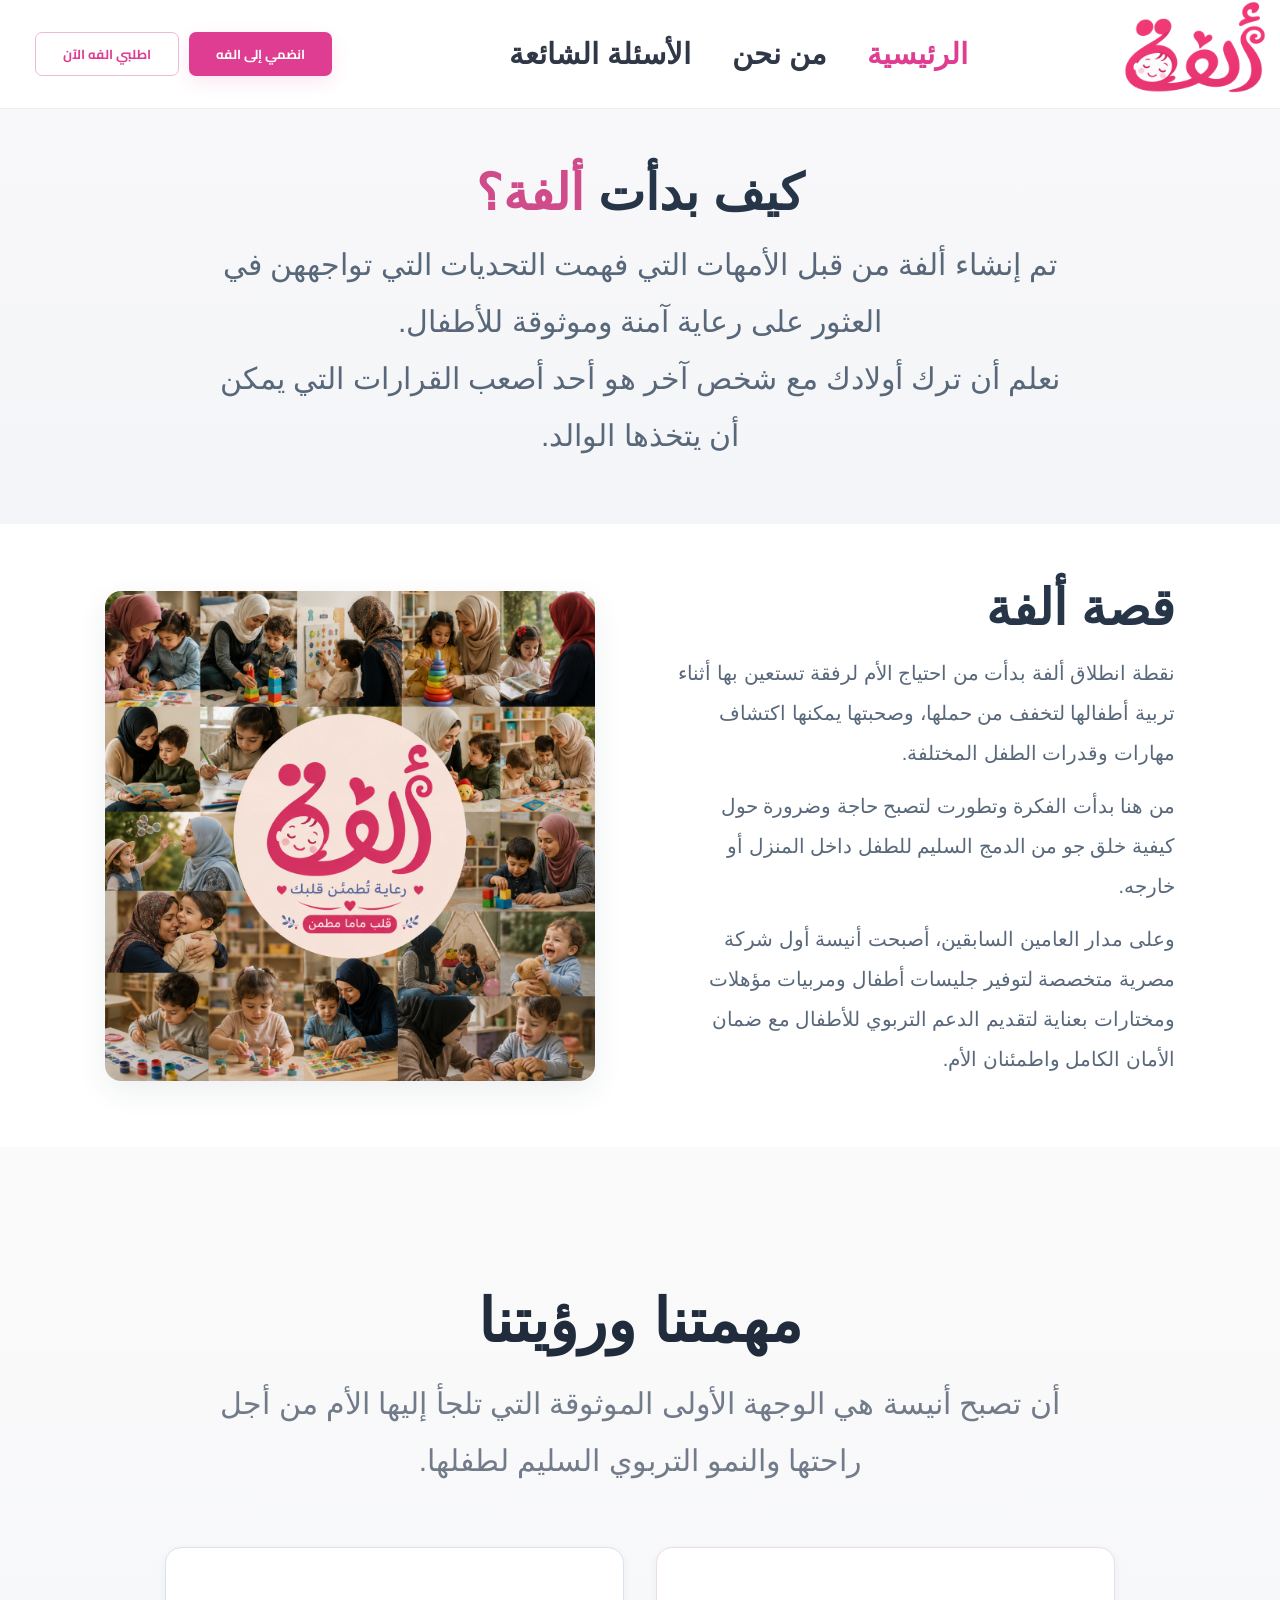
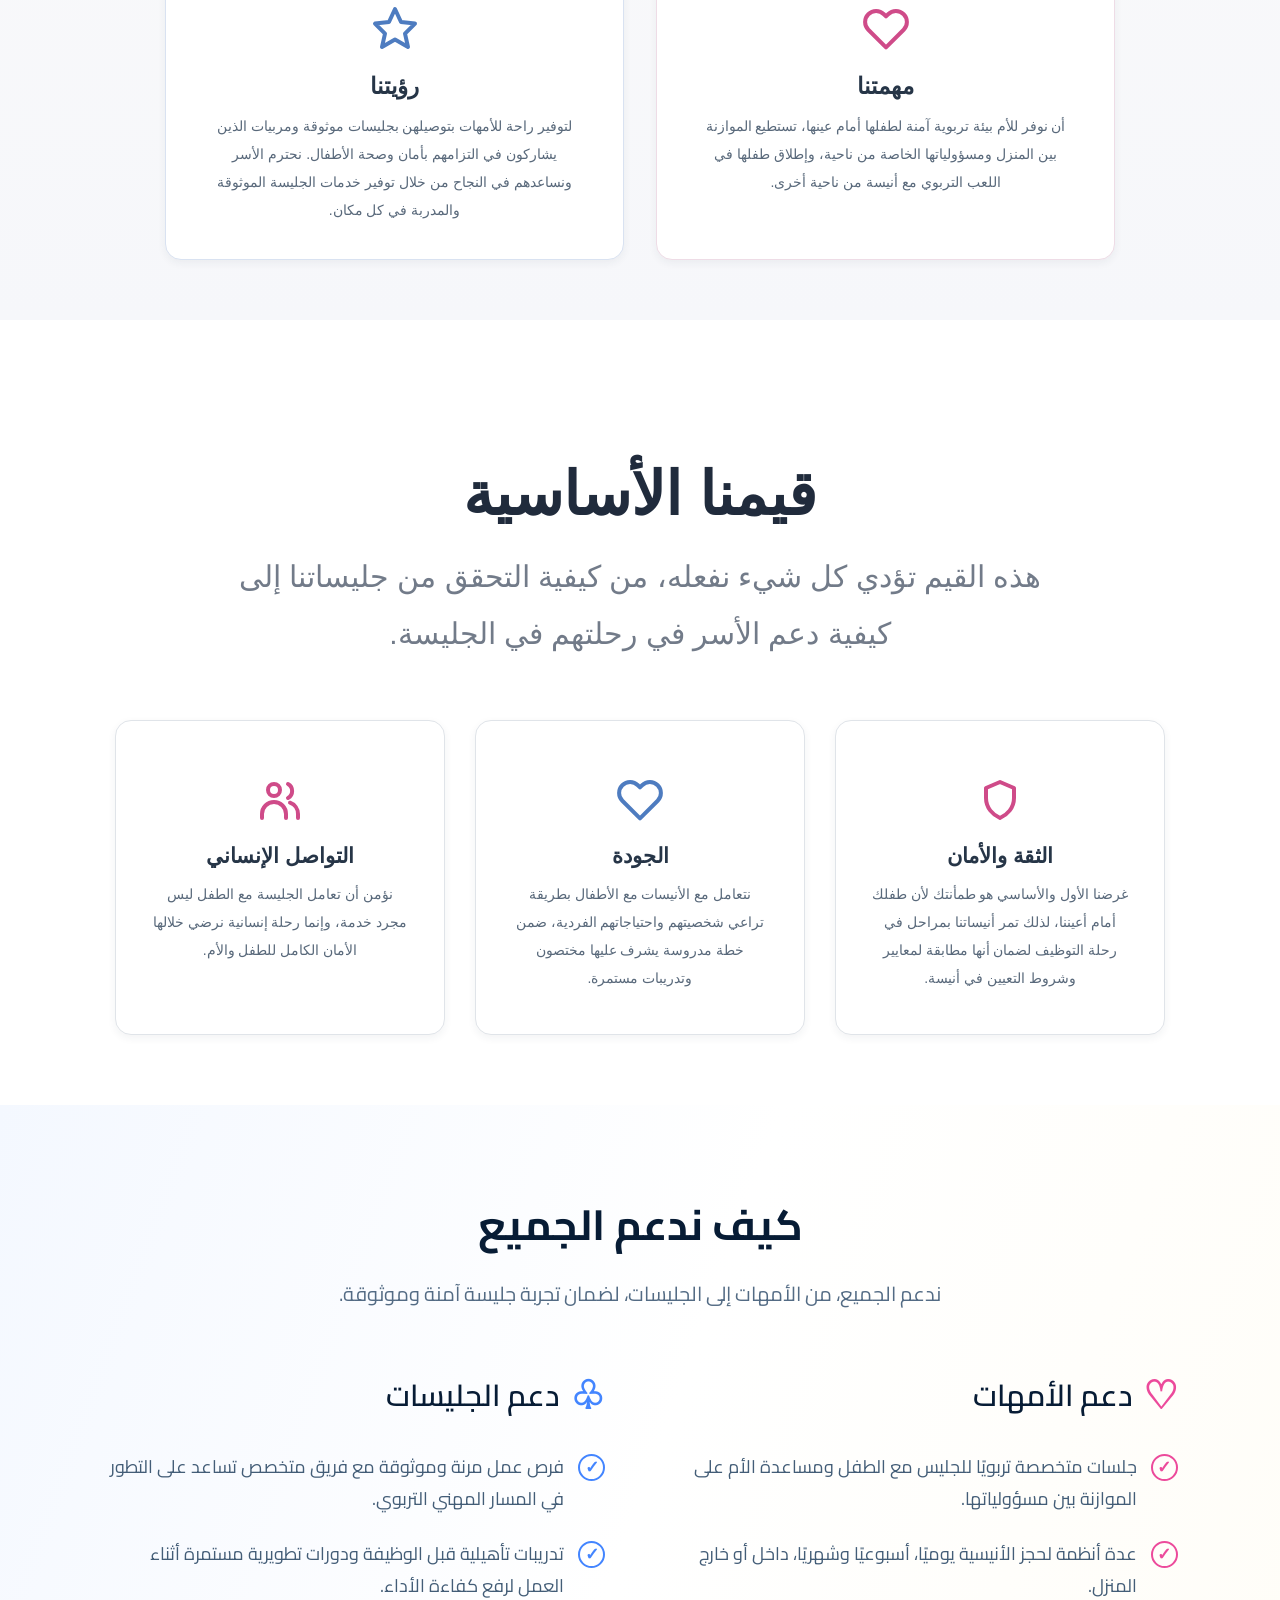
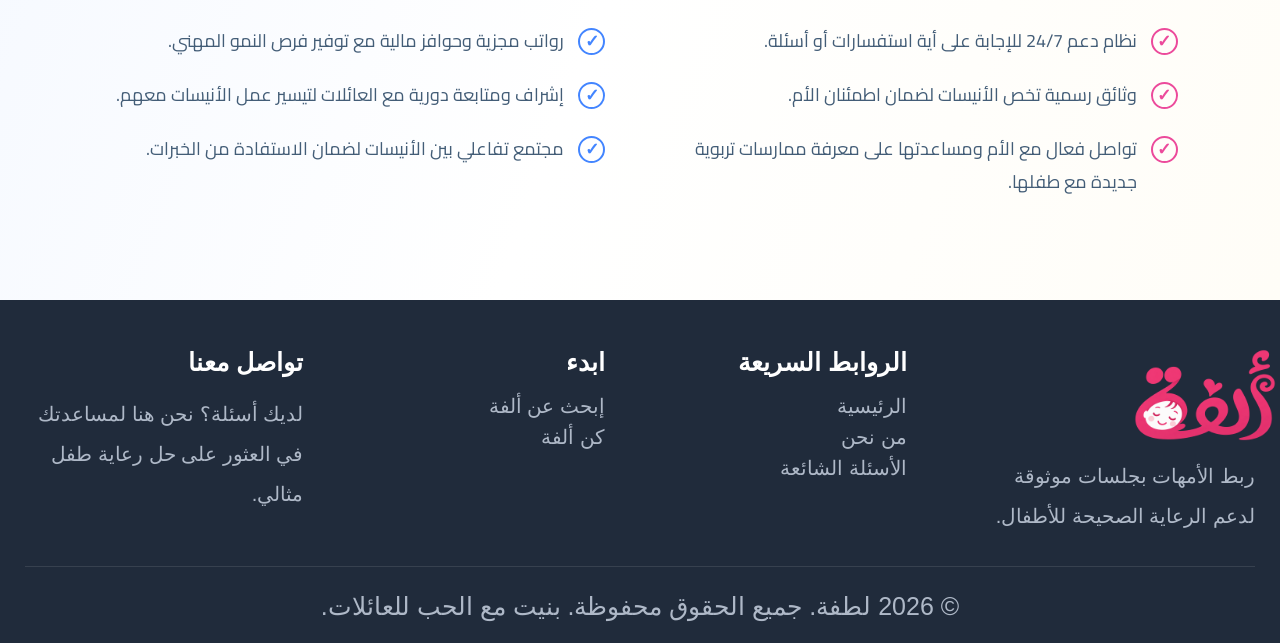
==== about.html @ d90d4c59 "Add files via upload" ====
<!DOCTYPE html>
<html lang="ar" dir="rtl">

<head>
    <meta charset="UTF-8">

    <meta name="viewport" content="width=device-width, initial-scale=1.0">

    <title>الفه | استراحة مثالية لك وصحبة تربوية لطفلك</title>

    <!-- Google Font -->
    <link rel="preconnect" href="https://fonts.googleapis.com">
    <link rel="preconnect" href="https://fonts.gstatic.com" crossorigin>

    <link href="https://fonts.googleapis.com/css2?family=Cairo:wght@400;500;600;700;800&display=swap" rel="stylesheet">

    <!-- CSS -->
    <link rel="stylesheet" href="./CSS/about.css">
    <link rel="stylesheet" href="../CSS/style.css">
</head>

<body>

    <!-- الشريط العلوي -->
    <div class="top-bar"></div>


    <!-- ================= NAVBAR ================= -->

    <header class="navbar">

        <div class="nav-container">

            <!-- اللوجو -->
            <a href="#" class="logo">
                <img src="../Images/logo.png" alt="الفه">
            </a>


            <!-- روابط الموقع -->
            <nav class="nav-links">

                <a href="index.html" class="active">
                    الرئيسية
                </a>

                <a href="about.html">
                    من نحن
                </a>

                <a href="#">
                    الأسئلة الشائعة
                </a>



            </nav>


            <!-- الأزرار -->
            <div class="nav-buttons">



                <a href="#" class="btn btn-pink">
                    انضمي إلى الفه
                </a>

                <a href="#" class="btn btn-outline">
                    اطلبي الفه الآن
                </a>

            </div>


            <!-- زر الموبايل -->
            <button class="mobile-menu-btn" id="mobileMenuBtn">
                ☰
            </button>

        </div>

    </header>



    <!-- ================= about ================= -->
    <section class="about">
        <div class="container" ">

            <h1>
                كيف بدأت <span>ألفة؟</span>
            </h1>

            <p>
                تم إنشاء ألفة من قبل الأمهات التي فهمت التحديات التي تواجههن في العثور
                على رعاية آمنة وموثوقة للأطفال.
                <br>
                نعلم أن ترك أولادك مع شخص آخر هو أحد أصعب القرارات التي يمكن أن يتخذها الوالد.
            </p>

        </div>
    </section>


    <!-- ================= OUR STORY ================= -->
    <section class=" story-section">
            <div class="container story-container">

                <!-- Image -->
                <div class="story-image">
                    <img src="./Images/a08bd523-5369-4f2f-ad71-0f037b990f4d.png" alt="قصة ألفة">
                </div>

                <!-- Content -->
                <div class="story-content">

                    <h2>قصة ألفة</h2>

                    <p>
                        نقطة انطلاق ألفة بدأت من احتياج الأم لرفقة تستعين بها أثناء تربية أطفالها
                        لتخفف من حملها، وصحبتها يمكنها اكتشاف مهارات وقدرات الطفل المختلفة.
                    </p>

                    <p>
                        من هنا بدأت الفكرة وتطورت لتصبح حاجة وضرورة حول كيفية خلق جو من الدمج
                        السليم للطفل داخل المنزل أو خارجه.
                    </p>

                    <p>
                        وعلى مدار العامين السابقين، أصبحت أنيسة أول شركة مصرية متخصصة
                        لتوفير جليسات أطفال ومربيات مؤهلات ومختارات بعناية لتقديم الدعم
                        التربوي للأطفال مع ضمان الأمان الكامل واطمئنان الأم.
                    </p>

                </div>

            </div>
    </section>


    <!-- ================= MISSION & VISION ================= -->
    <section class="mission-section">

        <div class="container">

            <div class="section-heading">
                <h2>مهمتنا ورؤيتنا</h2>
                <p>
                    أن تصبح أنيسة هي الوجهة الأولى الموثوقة التي تلجأ إليها الأم
                    من أجل راحتها والنمو التربوي السليم لطفلها.
                </p>
            </div>


            <div class="mission-grid">

                <!-- Mission -->
                <div class="info-card mission-card">

                    <div class="icon pink">
                        <svg viewBox="0 0 24 24">
                            <path
                                d="M20.84 4.61a5.5 5.5 0 0 0-7.78 0L12 5.67l-1.06-1.06a5.5 5.5 0 0 0-7.78 7.78L12 21.23l8.84-8.84a5.5 5.5 0 0 0 0-7.78z" />
                        </svg>
                    </div>

                    <h3>مهمتنا</h3>

                    <p>
                        أن نوفر للأم بيئة تربوية آمنة لطفلها أمام عينها، تستطيع
                        الموازنة بين المنزل ومسؤولياتها الخاصة من ناحية، وإطلاق
                        طفلها في اللعب التربوي مع أنيسة من ناحية أخرى.
                    </p>

                </div>


                <!-- Vision -->
                <div class="info-card vision-card">

                    <div class="icon blue">
                        <svg viewBox="0 0 24 24">
                            <polygon points="12,2 15,8.5 22,9.3 17,14.3 18.5,21 12,17.3 5.5,21 7,14.3 2,9.3 9,8.5" />
                        </svg>
                    </div>

                    <h3>رؤيتنا</h3>

                    <p>
                        لتوفير راحة للأمهات بتوصيلهن بجليسات موثوقة ومربيات
                        الذين يشاركون في التزامهم بأمان وصحة الأطفال.
                        نحترم الأسر ونساعدهم في النجاح من خلال توفير خدمات
                        الجليسة الموثوقة والمدربة في كل مكان.
                    </p>

                </div>

            </div>

        </div>

    </section>


    <!-- ================= OUR VALUES ================= -->
    <section class="values-section">

        <div class="container">

            <div class="section-heading">
                <h2>قيمنا الأساسية</h2>
                <p>
                    هذه القيم تؤدي كل شيء نفعله، من كيفية التحقق من جليساتنا
                    إلى كيفية دعم الأسر في رحلتهم في الجليسة.
                </p>
            </div>


            <div class="values-grid">

                <!-- Trust -->
                <div class="value-card">

                    <div class="icon pink">
                        <svg viewBox="0 0 24 24">
                            <path d="M12 3 19 6v5c0 5-3.5 8.5-7 10-3.5-1.5-7-5-7-10V6l7-3z" />
                        </svg>
                    </div>

                    <h3>الثقة والأمان</h3>

                    <p>
                        غرضنا الأول والأساسي هو طمأنتك لأن طفلك أمام أعيننا،
                        لذلك تمر أنيساتنا بمراحل في رحلة التوظيف لضمان أنها
                        مطابقة لمعايير وشروط التعيين في أنيسة.
                    </p>

                </div>


                <!-- Quality -->
                <div class="value-card">

                    <div class="icon blue">
                        <svg viewBox="0 0 24 24">
                            <path
                                d="M20.84 4.61a5.5 5.5 0 0 0-7.78 0L12 5.67l-1.06-1.06a5.5 5.5 0 0 0-7.78 7.78L12 21.23l8.84-8.84a5.5 5.5 0 0 0 0-7.78z" />
                        </svg>
                    </div>

                    <h3>الجودة</h3>

                    <p>
                        نتعامل مع الأنيسات مع الأطفال بطريقة تراعي شخصيتهم
                        واحتياجاتهم الفردية، ضمن خطة مدروسة يشرف عليها
                        مختصون وتدريبات مستمرة.
                    </p>

                </div>


                <!-- Human Connection -->
                <div class="value-card">

                    <div class="icon pink">
                        <svg viewBox="0 0 24 24">
                            <circle cx="9" cy="7" r="3" />
                            <path d="M3 21v-2a6 6 0 0 1 12 0v2" />
                            <path d="M16 4a4 4 0 0 1 0 7" />
                            <path d="M21 21v-2a6 6 0 0 0-4-5.65" />
                        </svg>
                    </div>

                    <h3>التواصل الإنساني</h3>

                    <p>
                        نؤمن أن تعامل الجليسة مع الطفل ليس مجرد خدمة، وإنما
                        رحلة إنسانية نرضي خلالها الأمان الكامل للطفل والأم.
                    </p>

                </div>

            </div>

        </div>

    </section>

    <section class="support-section" dir="rtl">

        <div class="support-header">
            <h2>كيف ندعم الجميع</h2>
            <p>
                ندعم الجميع، من الأمهات إلى الجليسات، لضمان تجربة جليسة آمنة وموثوقة.
            </p>
        </div>

        <div class="support-columns">

            <!-- دعم الأمهات -->
            <div class="support-box mothers">

                <h3>
                    <span class="title-icon">♡</span>
                    دعم الأمهات
                </h3>

                <ul>
                    <li>
                        <span class="check">✓</span>
                        <span>
                            جلسات متخصصة تربويًا للجليس مع الطفل ومساعدة الأم على الموازنة بين مسؤولياتها.
                        </span>
                    </li>

                    <li>
                        <span class="check">✓</span>
                        <span>
                            عدة أنظمة لحجز الأنيسية يوميًا، أسبوعيًا وشهريًا، داخل أو خارج المنزل.
                        </span>
                    </li>

                    <li>
                        <span class="check">✓</span>
                        <span>
                            نظام دعم 24/7 للإجابة على أية استفسارات أو أسئلة.
                        </span>
                    </li>

                    <li>
                        <span class="check">✓</span>
                        <span>
                            وثائق رسمية تخص الأنيسات لضمان اطمئنان الأم.
                        </span>
                    </li>

                    <li>
                        <span class="check">✓</span>
                        <span>
                            تواصل فعال مع الأم ومساعدتها على معرفة ممارسات تربوية جديدة مع طفلها.
                        </span>
                    </li>
                </ul>

            </div>


            <!-- دعم الجليسات -->
            <div class="support-box babysitters">

                <h3>
                    <span class="title-icon">♧</span>
                    دعم الجليسات
                </h3>

                <ul>
                    <li>
                        <span class="check">✓</span>
                        <span>
                            فرص عمل مرنة وموثوقة مع فريق متخصص تساعد على التطور في المسار المهني التربوي.
                        </span>
                    </li>

                    <li>
                        <span class="check">✓</span>
                        <span>
                            تدريبات تأهيلية قبل الوظيفة ودورات تطويرية مستمرة أثناء العمل لرفع كفاءة الأداء.
                        </span>
                    </li>

                    <li>
                        <span class="check">✓</span>
                        <span>
                            رواتب مجزية وحوافز مالية مع توفير فرص النمو المهني.
                        </span>
                    </li>

                    <li>
                        <span class="check">✓</span>
                        <span>
                            إشراف ومتابعة دورية مع العائلات لتيسير عمل الأنيسات معهم.
                        </span>
                    </li>

                    <li>
                        <span class="check">✓</span>
                        <span>
                            مجتمع تفاعلي بين الأنيسات لضمان الاستفادة من الخبرات.
                        </span>
                    </li>
                </ul>

            </div>

        </div>

    </section>


    <!-- =========================
         Footer
    ========================== -->
    <footer class="footer">

        <div class="footer-container">

            <!-- Logo / About -->
            <div class="footer-column footer-brand">

                <div class="logo">
                    <img src="./Images/logo.png" alt="" style="width: 150px;;">
                </div>

                <p>
                    ربط الأمهات بجلسات موثوقة لدعم الرعاية
                    الصحيحة للأطفال.
                </p>

            </div>


            <!-- Quick Links -->
            <div class="footer-column">

                <h3>الروابط السريعة</h3>

                <ul>
                    <li><a href="index.html">الرئيسية</a></li>
                    <li><a href="about.html">من نحن</a></li>
                    <li><a href="#">الأسئلة الشائعة</a></li>

                </ul>

            </div>


            <!-- Start -->
            <div class="footer-column">

                <h3>ابدء</h3>

                <ul>
                    <li><a href="#">إبحث عن ألفة</a></li>
                    <li><a href="#">كن ألفة</a></li>
                </ul>

            </div>


            <!-- Contact -->
            <div class="footer-column">

                <h3>تواصل معنا</h3>

                <p>
                    لديك أسئلة؟ نحن هنا لمساعدتك في العثور
                    على حل رعاية طفل مثالي.
                </p>

            </div>

        </div>


        <!-- Copyright -->
        <div class="footer-bottom">

            <p>
                © 2026 لطفة. جميع الحقوق محفوظة. بنيت مع الحب للعائلات.
            </p>

        </div>

    </footer>


    <!-- JS -->
    <script src="../JS/script.js"></script>

</body>

</html>
---- CSS/about.css ----
*/

*,
*::before,
*::after {
    box-sizing: border-box;
}

.about {
    min-height: 250px;
    display: flex;
    align-items: center;
    justify-content: center;

    text-align: center;

    padding: 55px 0 60px;

    background: linear-gradient(
        180deg,
        #f8f8fa 0%,
        #f4f5f8 100%
    );
}

/* علشان المحتوى نفسه ياخد العرض ويتوسط */
.about .container {
    width: 100%;
    margin: 0 auto;
    text-align: center;
}

.about h1 {
    font-size:50px;
    font-weight: 800;
    color: #263547;
    margin-bottom: 14px;
}

.about h1 span {
    color: #cf4b89;
}

.about p {
    max-width: 850px;
    margin: 0 auto;

    font-size: 30px;
    line-height: 1.9;
    color: #586779;
}


/* =========================
   STORY SECTION
========================= */

.story-section {
    padding: 55px 0;
    background-color: #ffffff;
}

.story-container {
    display: flex;
    flex-direction: row-reverse; /* الكلام يمين والصورة شمال */
    align-items: center;
    justify-content: center;
    gap: 80px;
}

/* الصورة */
.story-image {
    width: 490px;
    flex-shrink: 0;
}

.story-image img {
    width: 100%;
    display: block;
    border-radius: 16px;
    box-shadow: 0 10px 30px rgba(30, 50, 70, 0.08);
}

/* الكلام */
.story-content {
    width: 500px;
    text-align: right; /* الكلام على اليمين */
    direction: rtl; /* اتجاه الكتابة من اليمين للشمال */
}

/* العنوان */
.story-content h2 {
    font-size: 50px;
    font-weight: 800;
    margin-bottom: 16px;
    color: #263547;
    text-align: right;
}

/* البراجراف */
.story-content p {
    font-size: 20px;
    line-height: 2;
    color: #59697b;
    margin-bottom: 13px;
    text-align: right;
    direction: rtl;
}
/* =========================
   SECTION HEADING
========================= */

.section-heading {
    text-align: center;
    margin-bottom: 40px;
}

.section-heading h2 {
    font-size: 35px;
    font-weight: 800;
    color: #263547;
    margin-bottom: 6px;
}

.section-heading p {
    max-width: 900px;
    margin: auto;
    font-size: 16px;
    line-height: 1.9;
    color: #586779;
}


/* =========================
   MISSION
========================= */

.mission-section {
    padding: 60px 0;
    background:
        linear-gradient(
            180deg,
            #fafafa 0%,
            #f6f7fa 100%
        );
}

.mission-grid {
    display: grid;
    grid-template-columns: repeat(2, 1fr);
    gap: 32px;
    max-width: 950px;
    margin: auto;
}

.info-card,
.value-card {
    background-color: #ffffff;
    border-radius: 16px;
    text-align: center;
    border: 1px solid #e0e4e9;
    box-shadow: 0 3px 8px rgba(30, 50, 70, 0.06);
}

.info-card {
    min-height: 305px;
    padding: 52px 45px 35px;
}

.mission-card {
    border-color: #eedce6;
}

.vision-card {
    border-color: #d9e2f1;
}

.info-card h3 {
    font-size: 23px;
    font-weight: 800;
    margin: 15px 0 12px;
    color: #263547;
}

.info-card p {
    font-size: 14px;
    line-height: 2;
    color: #59697b;
}


/* =========================
   VALUES
========================= */

.values-section {
    padding: 60px 0 70px;
    background-color: #ffffff;
}

.values-grid {
    display: grid;
    grid-template-columns: repeat(3, 1fr);
    gap: 30px;
    max-width: 1050px;
    margin: auto;
}

.value-card {
    min-height: 315px;
    padding: 50px 35px 35px;
}

.value-card h3 {
    font-size: 21px;
    font-weight: 800;
    color: #263547;
    margin: 15px 0 12px;
}

.value-card p {
    font-size: 14px;
    line-height: 2;
    color: #59697b;
}


/* =========================
   ICONS
========================= */

.icon {
    width: 58px;
    height: 58px;
    margin: auto;
    display: flex;
    align-items: center;
    justify-content: center;
}

.icon svg {
    width: 48px;
    height: 48px;
    fill: none;
    stroke-width: 2;
    stroke-linecap: round;
    stroke-linejoin: round;
}

.icon.pink svg {
    stroke: #cf4b89;
}

.icon.blue svg {
    stroke: #4e7cc0;
}


/* =========================================
   SUPPORT SECTION
========================================= */

.support-section {
    width: 100%;
    padding: 80px 8%;
    background: linear-gradient(
        110deg,
        #f4f8ff 0%,
        #ffffff 50%,
        #fffdf7 100%
    );

    font-family: "Cairo", sans-serif;
    box-sizing: border-box;
}


/* =========================================
   HEADER
========================================= */

.support-header {
    text-align: center;
    margin-bottom: 55px;
}

.support-header h2 {
    margin: 0 0 12px;

    font-size: 42px;
    font-weight: 700;

    color: #071c35;
}

.support-header p {
    margin: 0;

    font-size: 20px;
    line-height: 1.8;

    color: #536b84;
}


/* =========================================
   COLUMNS
========================================= */

.support-columns {
    width: 100%;
    max-width: 1200px;
    margin: 0 auto;

    display: grid;
    grid-template-columns: minmax(0, 1fr) minmax(0, 1fr);

    gap: 70px;

    align-items: start;
    box-sizing: border-box;
}


/* =========================================
   BOX
========================================= */

.support-box {
    width: 100%;
    min-width: 0;
    box-sizing: border-box;
}


/* =========================================
   TITLES
========================================= */

.support-box h3 {
    margin: 0 0 28px;

    display: flex;
    align-items: center;
    justify-content: flex-start;

    gap: 10px;

    font-size: 30px;
    font-weight: 600;

    color: #071c35;
}

.title-icon {
    font-family: Arial, sans-serif;

    font-size: 39px;
    line-height: 1;
}

.mothers .title-icon {
    color: #ec4a9b;
}

.babysitters .title-icon {
    color: #4385ff;
}


/* =========================================
   LIST
========================================= */

.support-box ul {
    list-style: none;

    margin: 0;
    padding: 0;
}


/* =========================================
   LIST ITEM
========================================= */

.support-box li {
    display: flex;
    align-items: flex-start;

    gap: 14px;

    margin-bottom: 22px;

    color: #435d77;

    font-size: 18px;
    line-height: 1.8;
}


/* =========================================
   CHECK ICON
========================================= */

.check {
    width: 27px;
    height: 27px;

    min-width: 27px;

    margin-top: 3px;

    display: flex;
    align-items: center;
    justify-content: center;

    border: 2px solid currentColor;
    border-radius: 50%;

    font-size: 17px;
    font-weight: bold;

    line-height: 1;
}

.mothers .check {
    color: #ec4a9b;
}

.babysitters .check {
    color: #4385ff;
}

/* =========================
   RESPONSIVE
========================= */

/*
   مهم:
   الـ breakpoints هنا متدرجة علشان الصفحة ما يحصلش فيها
   ضغط أو horizontal scroll على التابلت والموبايل.
*/

@media (max-width: 1100px) {

    .nav-links {
        gap: 18px;
    }

    .story-container {
        gap: 45px;
        padding: 0 25px;
    }

    .story-image {
        width: 420px;
        max-width: 46vw;
    }

    .story-content {
        width: 470px;
        max-width: 48vw;
    }

    .mission-grid,
    .values-grid {
        width: calc(100% - 50px);
    }

    /* =========================
       SUPPORT
    ========================= */

    .support-section {
        padding: 70px 40px;
    }

    .support-columns {
        width: 100%;
        max-width: 1050px;
        grid-template-columns: minmax(0, 1fr) minmax(0, 1fr);
        gap: 45px;
    }

    .support-header h2 {
        font-size: 38px;
    }

    .support-header p {
        font-size: 18px;
    }

    .support-box h3 {
        font-size: 27px;
    }

    .support-box li {
        font-size: 16px;
    }
}


@media (max-width: 850px) {

    /* =========================
       NAVBAR
    ========================= */

    .navbar {
        height: auto;
        padding: 18px 0;
    }

    .nav-container {
        flex-wrap: wrap;
        justify-content: center;
    }

    .nav-links {
        order: 3;
        width: 100%;
        justify-content: center;
        margin: 0;
        flex-wrap: wrap;
        row-gap: 10px;
    }


    /* =========================
       STORY
    ========================= */

    .story-container {
        flex-direction: column;
        gap: 35px;
        padding: 0 25px;
    }

    .story-image,
    .story-content {
        width: 100%;
        max-width: 600px;
    }

    .story-image {
        order: 1;
    }

    .story-content {
        order: 2;
    }


    /* =========================
       MISSION / VALUES
    ========================= */

    .mission-grid,
    .values-grid {
        width: calc(100% - 50px);
        max-width: 600px;
        grid-template-columns: 1fr;
    }


    /* =========================
       SUPPORT
    ========================= */

    .support-section {
        padding: 60px 30px;
    }

    .support-columns {
        display: grid;
        grid-template-columns: 1fr;
        width: 100%;
        max-width: 650px;
        gap: 55px;
    }

    .support-header {
        margin-bottom: 45px;
    }

    .support-header h2 {
        font-size: 34px;
    }

    .support-header p {
        font-size: 17px;
    }

    .support-box h3 {
        font-size: 27px;
    }

    .support-box li {
        font-size: 16px;
        line-height: 1.85;
    }
}


@media (max-width: 600px) {

    /* =========================
       ABOUT
    ========================= */

    .about {
        min-height: auto;
        padding: 45px 18px;
    }

    .about .container {
        width: 100%;
    }

    .about h1 {
        font-size: 30px;
        line-height: 1.5;
    }

    .about p {
        font-size: 14px;
        line-height: 1.9;
    }


    /* =========================
       SECTIONS
    ========================= */

    .story-section,
    .mission-section,
    .values-section {
        padding: 45px 0;
    }

    .story-container {
        width: 100%;
        padding: 0 18px;
        box-sizing: border-box;
        gap: 30px;
    }

    .story-content,
    .story-image {
        width: 100%;
        max-width: 100%;
    }

    .story-content h2,
    .section-heading h2 {
        font-size: 28px;
        line-height: 1.5;
    }

    .story-content p,
    .section-heading p {
        font-size: 13px;
        line-height: 1.9;
    }


    /* =========================
       MISSION / VALUES
    ========================= */

    .mission-grid,
    .values-grid {
        width: calc(100% - 36px);
        max-width: none;
        grid-template-columns: 1fr;
        gap: 20px;
    }

    .info-card,
    .value-card {
        width: 100%;
        box-sizing: border-box;
        padding: 40px 25px 30px;
    }


    /* =========================
       BUTTONS
    ========================= */

    .join-btn,
    .request-btn {
        min-width: 130px;
    }


    /* =========================
       SUPPORT
    ========================= */

    .support-section {
        width: 100%;
        padding: 50px 18px;
        box-sizing: border-box;
        overflow: hidden;
    }

    .support-header {
        width: 100%;
        margin-bottom: 38px;
    }

    .support-header h2 {
        margin-bottom: 10px;
        font-size: 29px;
        line-height: 1.5;
    }

    .support-header p {
        font-size: 14px;
        line-height: 1.9;
    }

    .support-columns {
        display: flex;
        flex-direction: column;
        width: 100%;
        max-width: none;
        gap: 42px;
    }

    .support-box {
        width: 100%;
        min-width: 0;
    }

    .support-box h3 {
        width: 100%;
        margin-bottom: 20px;
        font-size: 24px;
        line-height: 1.5;
    }

    .title-icon {
        font-size: 32px;
    }

    .support-box ul {
        width: 100%;
    }

    .support-box li {
        display: flex;
        align-items: flex-start;
        width: 100%;
        min-width: 0;
        gap: 10px;
        margin-bottom: 17px;
        font-size: 14px;
        line-height: 1.9;
        box-sizing: border-box;
    }

    .support-box li > span:last-child {
        min-width: 0;
        flex: 1;
        overflow-wrap: break-word;
        word-break: normal;
    }

    .check {
        width: 23px;
        height: 23px;
        min-width: 23px;
        margin-top: 4px;
        font-size: 14px;
        flex-shrink: 0;
        box-sizing: border-box;
    }
}


@media (max-width: 400px) {

    .about {
        padding-left: 14px;
        padding-right: 14px;
    }

    .about h1 {
        font-size: 26px;
    }

    .about p {
        font-size: 13px;
    }

    .story-container {
        padding-left: 14px;
        padding-right: 14px;
    }

    .story-content h2,
    .section-heading h2 {
        font-size: 25px;
    }

    .story-content p,
    .section-heading p {
        font-size: 12.5px;
    }

    .mission-grid,
    .values-grid {
        width: calc(100% - 28px);
    }

    .info-card,
    .value-card {
        padding: 35px 20px 28px;
    }

    /* SUPPORT */

    .support-section {
        padding: 45px 14px;
    }

    .support-header h2 {
        font-size: 26px;
    }

    .support-header p {
        font-size: 13px;
    }

    .support-columns {
        gap: 38px;
    }

    .support-box h3 {
        font-size: 22px;
    }

    .support-box li {
        font-size: 13px;
        line-height: 1.9;
    }

    .check {
        width: 21px;
        height: 21px;
        min-width: 21px;
        font-size: 13px;
    }
}
---- CSS/style.css ----
/* =========================================
   GENERAL
========================================= */

* {
    margin: 0;
    padding: 0;
    box-sizing: border-box;
}

html {
    scroll-behavior: smooth;
}

body {
   font-family: 'Gill Sans', 'Gill Sans MT', Calibri, 'Trebuchet MS', sans-serif;

    color: #202b3c;

    background: #ffffff;

    direction: rtl;

    overflow-x: hidden;
}


/* =========================================
   COLORS
========================================= */

:root {

    --pink: #df3d91;

    --pink-hover: #cc2d80;

    --blue: #4288c7;

    --dark: #202b3c;

    --gray: #7d8490;

    --border: #efc8df;

}


/* =========================================
   TOP BAR
========================================= */

.top-bar {

    width: 100%;



    background: #4b3e26;

}


/* =========================================
   NAVBAR
========================================= */

.navbar {

    width: 100%;


    background: #ffffff;

    border-bottom: 1px solid #f2edf2;

    position: relative;

    z-index: 100;

}


.nav-container {

    width: min(1390px, calc(100% - 70px));

    height: 100%;

    margin: auto;

    display: flex;

    align-items: center;

    gap: 25px;

}


/* =========================================
   LOGO
========================================= */

.logo {

    width: 100px;

    display: flex;

    align-items: center;

    justify-content: center;

    flex-shrink: 0;

}


.logo img {

    width:150px;

    height: auto;

    display: block;

}


/* =========================================
   NAV LINKS
========================================= */

.nav-links {

    flex: 1;

    display: flex;

    align-items: center;

    justify-content: center;

    gap: 40px;

}


.nav-links a {

    color: #303746;

    text-decoration: none;

    font-size:29px;

    font-weight: 700;

    white-space: nowrap;

    transition: 0.25s ease;


}


.nav-links a:hover {

    color: var(--pink);

}


.nav-links a.active {

    color: var(--pink);

}


/* =========================================
   NAV BUTTONS
========================================= */

.nav-buttons {

    display: flex;

    align-items: center;

    gap: 10px;

}


.language {

    color: #303746;

    text-decoration: none;

    font-size: 15px;

    font-weight: 600;

    margin-left: 8px;

    direction: ltr;

}


.language span {

    font-size: 13px;

}


/* =========================================
   BUTTON
========================================= */

 .btn {

    min-height: 44px;

    padding: 8px 27px;

    border-radius:20px;

    display: inline-flex;

    align-items: center;

    justify-content: center;

    text-decoration: none;

    font-size:50px;

    font-weight:800;

    white-space: nowrap;

    transition:
        transform 0.2s ease,
        background 0.2s ease,
        box-shadow 0.2s ease;

}


.btn:hover {

    transform: translateY(-2px);

}


/* Pink Button */

.btn-pink {

    background: var(--pink);

    color: #ffffff;

    box-shadow: 0 6px 18px rgba(223, 61, 145, 0.12);

}


.btn-pink:hover {

    background: var(--pink-hover);

}


/* Outline Button */

.btn-outline {

    background: #ffffff;

    color: var(--pink);

    border: 1px solid var(--border);

}


.btn-outline:hover {

    background: #fff6fa;

}


/* =========================================
   HERO
========================================= */

.hero {


max-height: 800px;
    display: flex;

    align-items: center;

    background:

        radial-gradient(
            circle at 15% 55%,
            rgba(255,255,255,0.9),
            transparent 35%
        ),

        linear-gradient(
            110deg,
            #fcf6fb 0%,
            #f7f6fd 48%,
            #eef5ff 100%
        );

}


/* =========================================
   HERO CONTAINER
========================================= */

.hero-container {

    width: min(1400px, calc(100% - 100px));

    margin: auto;

    padding: 75px 0 400px;

    display: grid;

    grid-template-columns:
        minmax(520px, 650px)
        minmax(430px, 1fr);

    align-items: center;

    gap: 75px;

    direction: ltr;

}


/* =========================================
   HERO IMAGE
========================================= */

.hero-image-box {

    width: 100%;

    max-width: 650px;

    /* الصورة في الشمال */
    grid-column: 1;

    grid-row: 1;

}


.hero-image {

    width: 100%;

    height: auto;

    display: block;

    border-radius: 15px;

    box-shadow:
        0 25px 45px rgba(48, 63, 83, 0.18);

}


/* =========================================
   HERO CONTENT
========================================= */

.hero-content {

    direction: rtl;

    text-align: right;

    max-width: 640px;

    /* الكلام في اليمين */
    grid-column: 2;

    grid-row: 1;

    justify-self: end;

}


.hero-content h1 {

    color: var(--dark);

    font-size: clamp(31px, 2.5vw, 42px);

    line-height: 1.45;

    font-weight: 800;

    margin-bottom: 22px;

}


.hero-content h1 span {

    display: inline;

}


.hero-content p {

    color: var(--gray);

    font-size: 20px;

    line-height: 2.05;

    font-weight: 600;

    margin-bottom: 30px;

}


/* =========================================
   HERO BUTTONS
========================================= */

.hero-buttons {

    display: flex;

    align-items: center;

    justify-content: flex-start;

    gap: 13px;

}


.hero-buttons .btn {

    min-width: 205px;

    font-size: 20px;

}


/* =========================================
   MOBILE BUTTON
========================================= */

.mobile-menu-btn {

    display: none;

    border: none;

    background: transparent;

    color: #333;

    font-size: 28px;

    cursor: pointer;

}
/* =========================================
   TABLET
========================================= */

@media (max-width: 1200px) {

    .nav-links {
        gap: 22px;
    }

    .nav-buttons .btn {
        padding-left: 18px;
        padding-right: 18px;
    }


    /* =========================
       HERO
    ========================= */

    .hero-container {

        width: calc(100% - 70px);

        gap: 45px;

        grid-template-columns:
            minmax(420px, 1fr)
            minmax(350px, 1fr);

    }

    .hero-image-box {
        grid-column: 1;
        grid-row: 1;
    }

    .hero-content {
        grid-column: 2;
        grid-row: 1;

        max-width: 550px;
    }

    .hero-content h1 {
        font-size: 35px;
    }

    .hero-content p {
        font-size: 18px;
        line-height: 1.95;
    }

    .hero-buttons .btn {
        min-width: 175px;
        font-size: 18px;
    }

}


/* =========================================
   SMALL LAPTOP / TABLET
========================================= */

@media (max-width: 1000px) {

    .navbar {
        height: 75px;
    }

    .nav-container {
        width: calc(100% - 35px);
    }

    .nav-links,
    .nav-buttons {
        display: none;
    }

    .mobile-menu-btn {
        display: block;
        margin-right: auto;
    }


    /* =========================
       HERO
    ========================= */

    .hero {
        min-height: auto;
        max-height: none;
    }

    .hero-container {

        width: calc(100% - 40px);

        display: flex;

        flex-direction: column;

        align-items: center;

        gap: 40px;

        padding: 55px 0 70px;

    }


    /* الصورة فوق */

    .hero-image-box {

        order: 1;

        width: 100%;

        max-width: 650px;

        margin: 0 auto;

    }


    /* الكلام تحت */

    .hero-content {

        order: 2;

        width: 100%;

        max-width: 650px;

        margin: 0 auto;

        justify-self: center;

        text-align: right;

        direction: rtl;

    }


    .hero-content h1 {

        font-size: 32px;

        line-height: 1.5;

    }


    .hero-content p {

        font-size: 17px;

        line-height: 2;

    }


    .hero-buttons {

        justify-content: flex-start;

    }

}


/* =========================================
   MOBILE
========================================= */

@media (max-width: 600px) {

    .navbar {
        height: 68px;
    }

    .nav-container {
        width: calc(100% - 28px);
    }

    .logo img {
        width: 82px;
    }


    /* =========================
       HERO
    ========================= */

    .hero-container {

        width: calc(100% - 28px);

        padding: 35px 0 55px;

        gap: 30px;

    }


    .hero-image-box {

        width: 100%;

        max-width: 100%;

    }


    .hero-image {

        width: 100%;

        height: auto;

        border-radius: 11px;

    }


    .hero-content {

        width: 100%;

        max-width: 100%;

        text-align: right;

    }


    .hero-content h1 {

        font-size: 27px;

        line-height: 1.55;

        margin-bottom: 17px;

    }


    /* اللوجو الموجود داخل العنوان */

    .hero-content h1 img {

        width: 120px !important;

        height: auto;

        vertical-align: middle;

    }


    .hero-content p {

        font-size: 14px;

        line-height: 2;

        margin-bottom: 25px;

    }


    .hero-buttons {

        width: 100%;

        display: flex;

        flex-direction: column;

        align-items: stretch;

        gap: 10px;

    }


    .hero-buttons .btn {

        width: 100%;

        min-width: 0;

        font-size: 18px;

        font-weight: 700;

    }

}


/* =========================================
   EXTRA SMALL MOBILE
========================================= */

@media (max-width: 380px) {

    .hero-container {

        width: calc(100% - 24px);

        padding-top: 30px;

        padding-bottom: 45px;

        gap: 27px;

    }


    .hero-content h1 {

        font-size: 24px;

        line-height: 1.6;

    }


    .hero-content h1 img {

        width: 105px !important;

    }


    .hero-content p {

        font-size: 13px;

        line-height: 1.9;

    }


    .hero-buttons .btn {

        font-size: 16px;

    }

}
/* =========================================
   WHY ALFA SECTION
========================================= */

.why-alfa {

    width: 100%;



    background:
        linear-gradient(
            110deg,
            #fcf8fc 0%,
            #f8f8fd 50%,
            #f4f8fd 100%
        );

}


/* =========================================
   CONTAINER
========================================= */

.why-container {

    width: min(1210px, calc(100% - 50px));

    margin: auto;

}


/* =========================================
   SECTION HEADING
========================================= */

.section-heading {

    text-align: center;

    max-width: 850px;

    margin: 0 auto 58px;

}


.section-heading h2 {

    color: #202b3c;

    font-size:60px;

    line-height: 1.5;

    font-weight: 600;

    margin-bottom: 8px;
    padding-top: 70px;

}


.section-heading p {

    color: #727b89;

    font-size:30px;

    font-weight: 500;

    line-height: 1.9;

    margin: 0 auto;

}


/* =========================================
   GRID
========================================= */

.why-grid {

    display: grid;

    grid-template-columns: repeat(2, 1fr);

    gap: 28px 30px;

}


/* =========================================
   CARD
========================================= */

.why-card {

    min-height: 225px;

    background: #ffffff;

    border: 1px solid #f1dce9;

    border-radius: 14px;

    padding: 40px 55px 35px;

    text-align: center;

    display: flex;

    flex-direction: column;

    align-items: center;

    justify-content: flex-start;

    box-shadow:
        0 3px 12px rgba(31, 43, 60, 0.04);

    transition:
        transform 0.3s ease,
        box-shadow 0.3s ease,
        border-color 0.3s ease;

}


/* Hover */

.why-card:hover {

    transform: translateY(-5px);

    border-color: #edb7d5;

    box-shadow:
        0 12px 30px rgba(223, 61, 145, 0.09);

}


/* =========================================
   ICON
========================================= */

.why-icon {

    width: 50px;

    height: 50px;

    margin-bottom: 12px;

    display: flex;

    align-items: center;

    justify-content: center;

    color: #df3d91;

}


/* =========================================
   ICONS
========================================= */

/*
   بنعمل الأيقونات بالـCSS
   عشان مش محتاجين أي مكتبة خارجية
*/


/* Clock */

.icon-clock {

    width: 39px;

    height: 39px;

    border: 4px solid #df3d91;

    border-radius: 50%;

    position: relative;

    display: block;

}


.icon-clock::before {

    content: "";

    position: absolute;

    width: 3px;

    height: 13px;

    background: #df3d91;

    border-radius: 3px;

    top: 6px;

    left: 15px;

}


.icon-clock::after {

    content: "";

    position: absolute;

    width: 11px;

    height: 3px;

    background: #df3d91;

    border-radius: 3px;

    top: 18px;

    left: 15px;

    transform: rotate(30deg);

    transform-origin: left center;

}


/* Shield */

.icon-shield {

    width: 35px;

    height: 39px;

    border: 4px solid #df3d91;

    border-radius: 7px 7px 14px 14px;

    position: relative;

    display: block;

    clip-path: polygon(
        50% 0,
        95% 15%,
        95% 55%,
        80% 78%,
        50% 100%,
        20% 78%,
        5% 55%,
        5% 15%
    );

}


/* Check */

.icon-check {

    width: 40px;

    height: 40px;

    border: 4px solid #df3d91;

    border-radius: 50%;

    position: relative;

    display: block;

}


.icon-check::before {

    content: "";

    position: absolute;

    width: 19px;

    height: 9px;

    border-left: 4px solid #df3d91;

    border-bottom: 4px solid #df3d91;

    transform: rotate(-45deg);

    top: 10px;

    left: 8px;

}


/* Heart */

.icon-heart {

    width: 31px;

    height: 31px;

    position: relative;

    display: block;

    transform: rotate(-45deg);

    border-left: 4px solid #df3d91;

    border-bottom: 4px solid #df3d91;

    border-radius: 0 0 0 5px;

}


.icon-heart::before {

    content: "";

    position: absolute;

    width: 30px;

    height: 18px;

    border: 4px solid #df3d91;

    border-bottom: none;

    border-radius: 20px 20px 0 0;

    top: -18px;

    left: -4px;

}


.icon-heart::after {

    content: "";

    position: absolute;

    width: 18px;

    height: 30px;

    border: 4px solid #df3d91;

    border-left: none;

    border-radius: 0 20px 20px 0;

    top: -4px;

    right: -18px;

}


/* =========================================
   CARD TEXT
========================================= */

.why-card h3 {

    color: #202b3c;

    font-size: 25px;

    font-weight: 800;

    line-height: 1.6;

    margin-bottom: 7px;

}


.why-card p {

    color: #777f8c;

    font-size: 20px;

    line-height: 1.9;

    font-weight: 600;

    max-width: 530px;

    margin: 0;

}
 

/* =========================================
   TABLET
========================================= */

@media (max-width: 900px) {

    .why-alfa {

        padding: 60px 0 100px;

    }


    .why-container {

        width: calc(100% - 35px);

    }


    .section-heading {

        margin-bottom: 40px;

    }


    .section-heading h2 {

        font-size: 30px;

    }


    .section-heading p {

        font-size: 15px;

    }


    .why-grid {

        gap: 20px;

    }


    .why-card {

        padding: 32px 25px;

    }

}


/* =========================================
   MOBILE
========================================= */

@media (max-width: 650px) {

    .why-alfa {

        padding: 50px 0 60px;

    }


    .why-container {

        width: calc(100% - 28px);

    }


    .section-heading {

        margin-bottom: 30px;

    }


    .section-heading h2 {

        font-size: 35px;

        margin-bottom: 7px;

    }


    .section-heading p {

        font-size: 20px;

        line-height: 2;

    }


    .why-grid {

        grid-template-columns: 1fr;

        gap: 16px;

    }


    .why-card {

        min-height: 205px;

        padding: 30px 22px;

        border-radius: 12px;

    }


    .why-card h3 {

        font-size:25px;

    }


    .why-card p {

        font-size: 20px;

        line-height: 1.9;

    }

}

/* =========================
   Booking Section
========================= */

.booking-section {
    min-height: 468px;

    background: linear-gradient(
        110deg,
        #f8e9f3 0%,
        #f0e9f5 45%,
        #e5edfc 100%
    );

    padding: 65px 20px 76px;
}

.booking-container {
    max-width: 1000px;
    margin: 0 auto;
    text-align: center;
}


/* Main Title */

.booking-container h1 {
    font-size: 32px;
    font-weight: 800;
    color: #172334;
    margin-bottom: 5px;
}


/* Subtitle */

.subtitle {
    font-size: 15px;
    font-weight: 500;
    color: #637086;
    margin-bottom: 28px;
}


/* =========================
   Cards
========================= */

.cards {
    display: flex;
    justify-content: center;
    gap: 22px;

    max-width: 765px;
    margin: 0 auto;
}


.booking-card {
    width: 370px;
    min-height: 211px;

    background: #ffffff;

    border-radius: 15px;

    padding: 27px 30px 30px;

    box-shadow: 0 8px 18px rgba(32, 43, 61, 0.14);

    display: flex;
    flex-direction: column;
    align-items: center;
}


/* Card Title */

.booking-card h2 {
    font-size: 23px;
    font-weight: 700;
    color: #182231;

    margin-bottom: 10px;
}


/* Card Description */

.booking-card p {
    width: 100%;

    font-size: 14px;
    line-height: 1.8;

    color: #657083;

    margin-bottom: 18px;
}


/* =========================
   Buttons
========================= */

.btn {
    width: 100%;
    height: 35px;

    border-radius: 7px;

    display: flex;
    justify-content: center;
    align-items: center;

    text-decoration: none;

    font-family: "Cairo", sans-serif;
    font-size: 13px;
    font-weight: 700;

    transition: 0.25s ease;
}


/* Pink Button */

.btn-primary {
    background: #df3c91;
    color: #ffffff;
}

.btn-primary:hover {
    background: #c92d7d;
}


/* Outline Button */

.btn-outline {
    background: #ffffff;

    color: #df3c91;

    border: 1px solid #edb9d6;
}

.btn-outline:hover {
    background: #fff1f8;
}


/* =========================
   Footer
========================= */

.footer {
    background: #202b3b;
    color: #ffffff;

    padding: 48px 20px 22px;
}


.footer-container {
    max-width: 1230px;
    margin: 0 auto;

    display: grid;

    grid-template-columns:
        1.2fr
        1fr
        1fr
        1.2fr;

    gap: 70px;

    direction: rtl;
}


/* =========================
   Footer Columns
========================= */

.footer-column {
    text-align: right;
}


.footer-column h3 {
    font-size: 25px;
    font-weight: 700;

    margin-bottom: 17px;

    color: #ffffff;
}


.footer-column p {
    color: #aeb8c7;

    font-size: 20px;
    line-height: 2;

    max-width: 270px;
}


/* =========================
   Footer Links
========================= */

.footer-column ul {
    list-style: none;
}


.footer-column ul li {
    margin-bottom: 7px;
}


.footer-column ul li a {
    text-decoration: none;

    color: #aeb8c7;

    font-size: 20px;

    transition: 0.2s ease;
}


.footer-column ul li a:hover {
    color: #ffffff;
}


/* =========================
   Logo
========================= */

.logo {
    font-size: 38px;
    font-weight: 800;

    color: #4387d5;

    margin-bottom: 8px;
}


/* =========================
   Footer Bottom
========================= */

.footer-bottom {
    max-width: 1230px;

    margin: 30px auto 0;

    padding-top: 25px;

    border-top: 1px solid rgba(255, 255, 255, 0.1);

    text-align: center;
}


.footer-bottom p {
    color: #aeb8c7;

    font-size:25px;
}


/* =========================
   Responsive
========================= */

@media (max-width: 800px) {

    .booking-section {
        padding-top: 50px;
        padding-bottom: 55px;
    }

    .booking-container h1 {
        font-size: 27px;
    }

    .cards {
        flex-direction: column;
        align-items: center;
    }

    .booking-card {
        width: 100%;
        max-width: 370px;
    }


    .footer-container {
        grid-template-columns: 1fr 1fr;

        gap: 40px;
    }
}


@media (max-width: 500px) {

    .booking-section {
        padding: 45px 15px 50px;
    }

    .booking-container h1 {
        font-size: 24px;
    }

    .subtitle {
        font-size: 16px;
    }

    .cards {
        gap: 18px;
    }

    .booking-card {
        padding: 25px 22px;
    }


    .footer {
        padding-top: 40px;
    }

    .footer-container {
        grid-template-columns: 1fr;

        gap: 30px;
    }

 

    .footer-column p {
      font-size: 20px;
    }

    .footer-bottom {
        margin-top: 10px;
    }
      .footer-bottom p {
        margin-bottom: 20px;
        font-size: 16px;
    }
}
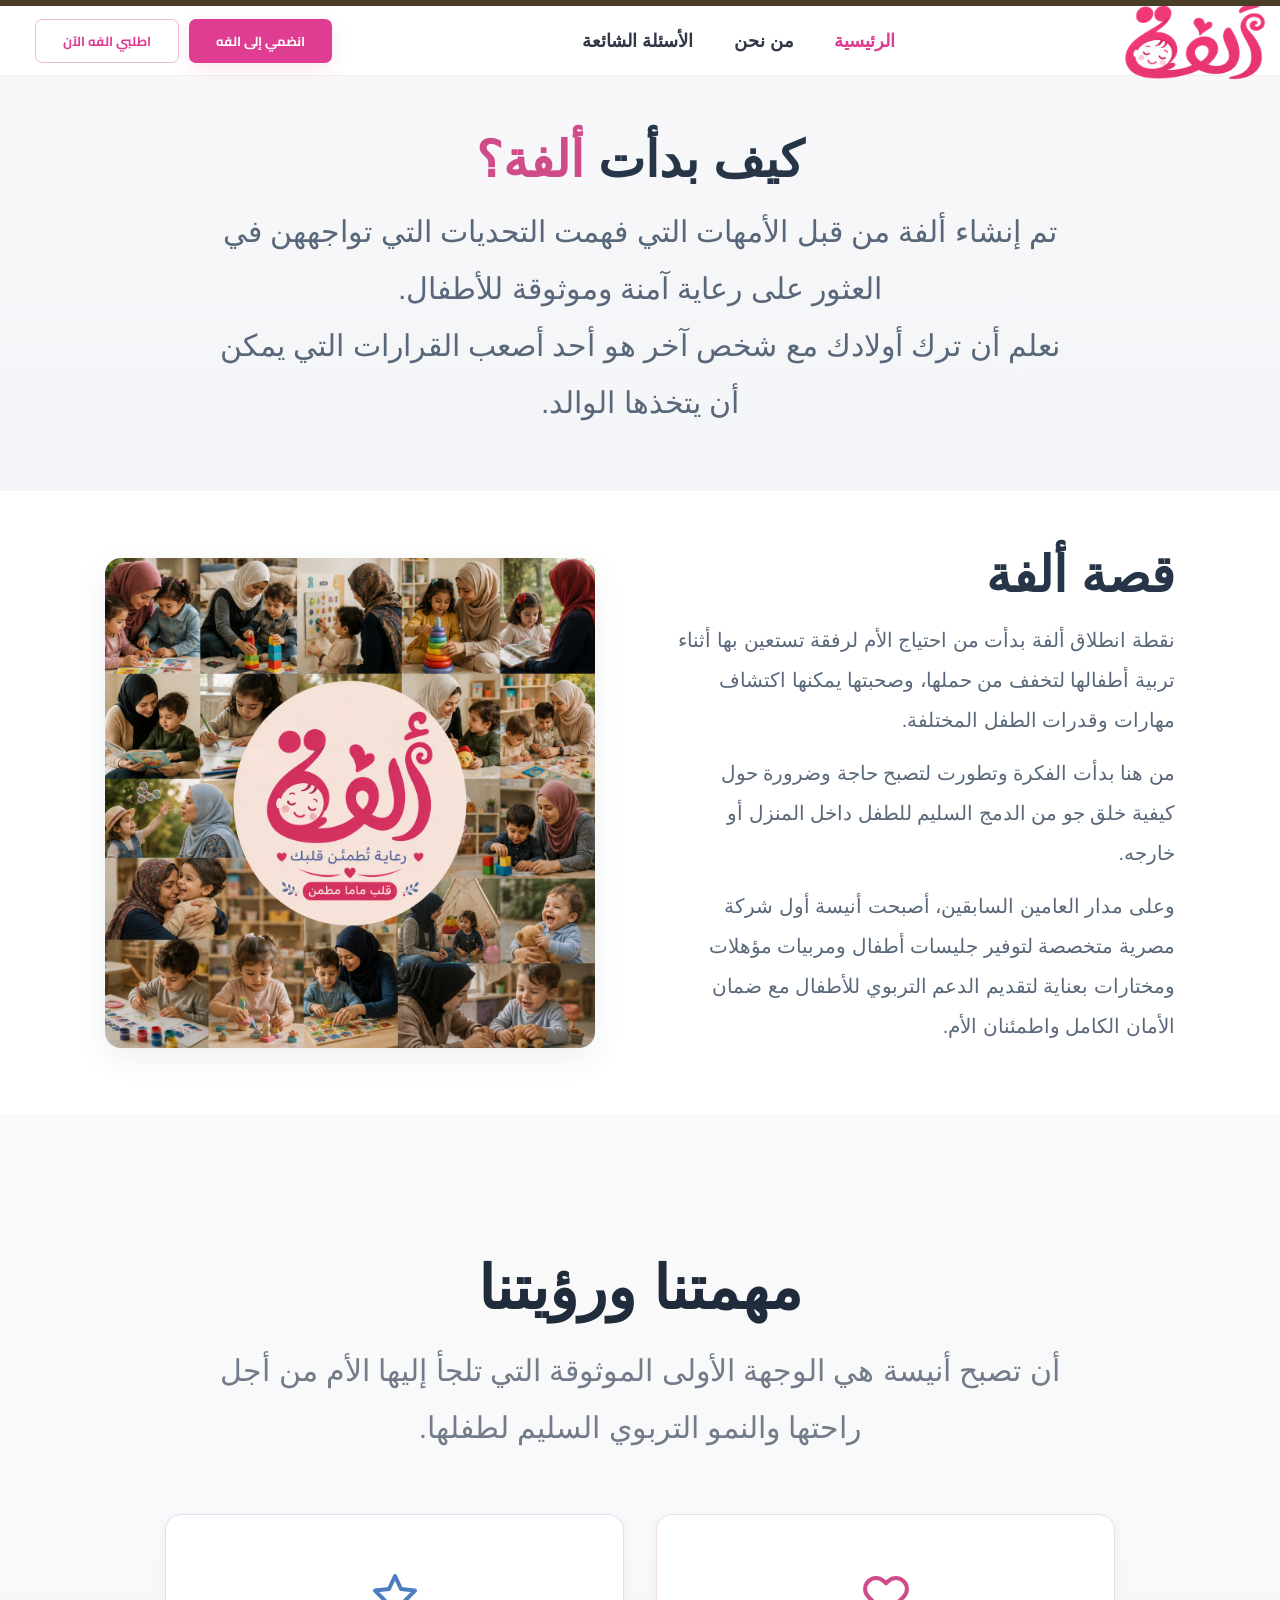
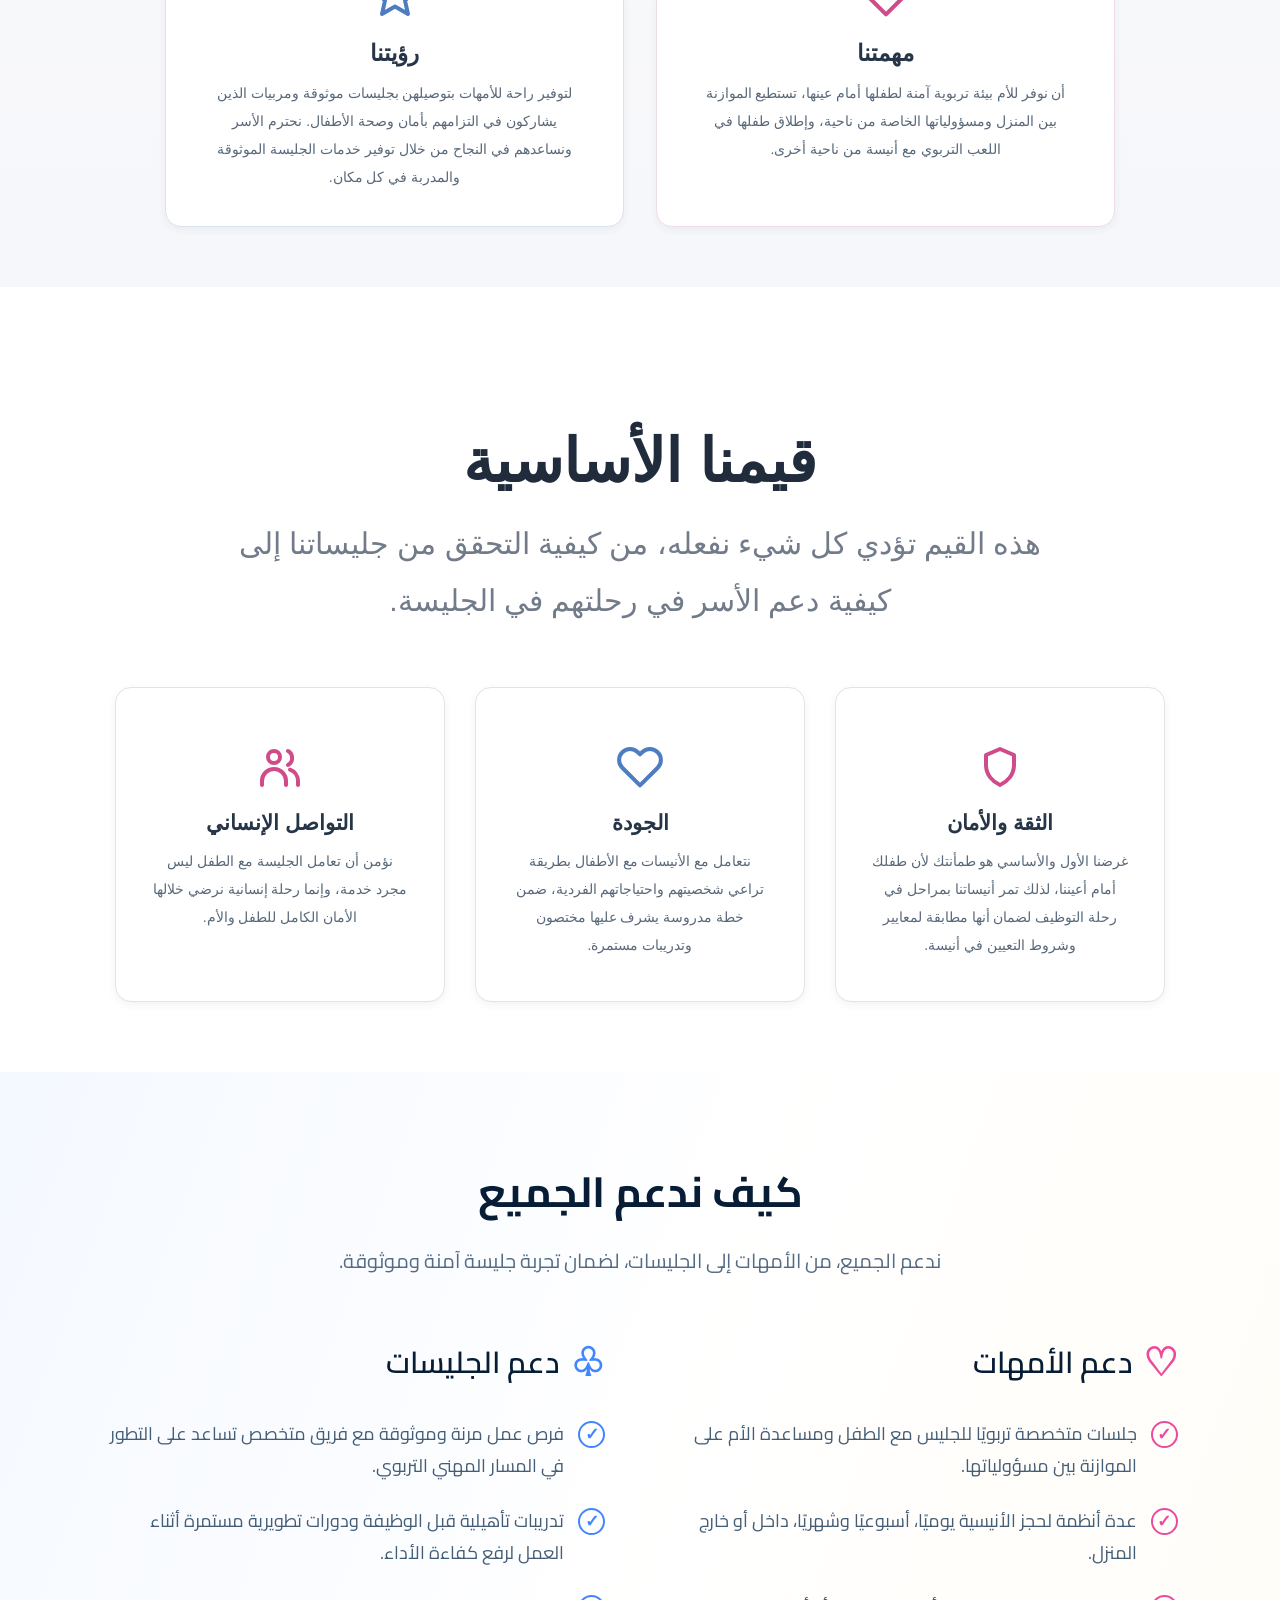
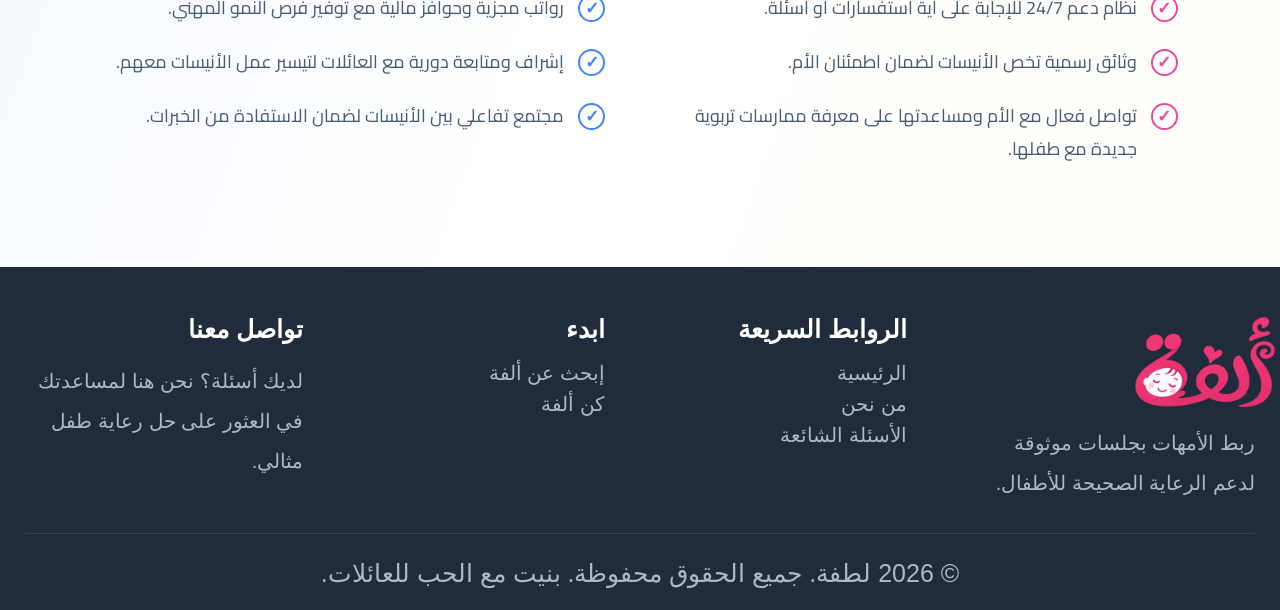
==== commit ebe0e64e: "Add files via upload" ====
--- a/about.html
+++ b/about.html
@@ -16,7 +16,7 @@
 
     <!-- CSS -->
     <link rel="stylesheet" href="./CSS/about.css">
-    <link rel="stylesheet" href="../CSS/style.css">
+    <link rel="stylesheet" href="./CSS/style.css">
 </head>
 
 <body>
@@ -48,7 +48,7 @@
                     من نحن
                 </a>
 
-                <a href="#">
+                <a href="FAQ.html">
                     الأسئلة الشائعة
                 </a>
 
@@ -428,7 +428,7 @@
                 <ul>
                     <li><a href="index.html">الرئيسية</a></li>
                     <li><a href="about.html">من نحن</a></li>
-                    <li><a href="#">الأسئلة الشائعة</a></li>
+                    <li><a href="FAQ.html">الأسئلة الشائعة</a></li>
 
                 </ul>
 
@@ -476,7 +476,7 @@
 
 
     <!-- JS -->
-    <script src="../JS/script.js"></script>
+    <script src="./JS/script.js"></script>
 
 </body>
 
--- a/CSS/about.css
+++ b/CSS/about.css
@@ -49,63 +49,274 @@
     line-height: 1.9;
     color: #586779;
 }
-
-
 /* =========================
    STORY SECTION
 ========================= */
 
 .story-section {
     padding: 55px 0;
-    background-color: #ffffff;
-}
+    background: #ffffff;
+}
+
+
+/* =========================
+   STORY CONTAINER
+========================= */
 
 .story-container {
-    display: flex;
-    flex-direction: row-reverse; /* الكلام يمين والصورة شمال */
+    display: flex !important;
+
     align-items: center;
+
     justify-content: center;
+
     gap: 80px;
-}
-
-/* الصورة */
-.story-image {
+
+    /* الصورة شمال - الكلام يمين */
+    flex-direction: row-reverse !important;
+}
+
+
+/* =========================
+   STORY IMAGE
+========================= */
+
+.story-container .story-image {
     width: 490px;
-    flex-shrink: 0;
-}
-
-.story-image img {
+
+    flex: 0 0 490px;
+
+    margin: 0;
+
+}
+
+
+.story-container .story-image img {
     width: 100%;
+
+    height: auto;
+
     display: block;
+
     border-radius: 16px;
+
     box-shadow: 0 10px 30px rgba(30, 50, 70, 0.08);
 }
 
-/* الكلام */
-.story-content {
+
+/* =========================
+   STORY CONTENT
+========================= */
+
+.story-container .story-content {
     width: 500px;
-    text-align: right; /* الكلام على اليمين */
-    direction: rtl; /* اتجاه الكتابة من اليمين للشمال */
-}
-
-/* العنوان */
-.story-content h2 {
+
+    flex: 0 0 500px;
+
+    margin: 0;
+
+    direction: rtl;
+
+    text-align: right;
+}
+
+
+/* =========================
+   TITLE
+========================= */
+
+.story-container .story-content h2 {
     font-size: 50px;
+
     font-weight: 800;
-    margin-bottom: 16px;
+
+    margin: 0 0 16px;
+
     color: #263547;
+
     text-align: right;
 }
 
-/* البراجراف */
-.story-content p {
+
+/* =========================
+   PARAGRAPH
+========================= */
+
+.story-container .story-content p {
     font-size: 20px;
+
     line-height: 2;
+
     color: #59697b;
-    margin-bottom: 13px;
+
+    margin: 0 0 13px;
+
     text-align: right;
+
     direction: rtl;
 }
+
+
+/* =========================================
+   TABLET
+========================================= */
+
+@media (max-width: 1000px) {
+
+    .story-container {
+        width: calc(100% - 40px);
+
+        margin: 0 auto;
+
+        display: flex !important;
+
+        flex-direction: column !important;
+
+        align-items: center;
+
+        gap: 40px;
+    }
+
+
+    /* الكلام فوق */
+
+    .story-container .story-content {
+        width: 100%;
+
+        max-width: 650px;
+
+        flex: none;
+
+        order: 1;
+
+        margin: 0 auto;
+    }
+
+
+    /* الصورة تحت */
+
+    .story-container .story-image {
+        width: 100%;
+
+        max-width: 650px;
+
+        flex: none;
+
+        order: 2;
+
+        margin: 0 auto;
+    }
+
+
+    .story-container .story-content h2 {
+        font-size: 40px;
+
+        line-height: 1.5;
+    }
+
+
+    .story-container .story-content p {
+        font-size: 18px;
+
+        line-height: 2;
+    }
+
+}
+
+
+/* =========================================
+   MOBILE
+========================================= */
+
+@media (max-width: 600px) {
+
+    .story-section {
+        padding: 40px 0;
+    }
+
+
+    .story-container {
+        width: calc(100% - 28px);
+
+        gap: 30px;
+    }
+
+
+    /* الكلام */
+
+    .story-container .story-content {
+        width: 100%;
+
+        max-width: 100%;
+
+        order: 1;
+    }
+
+
+    /* الصورة */
+
+    .story-container .story-image {
+        width: 100%;
+
+        max-width: 100%;
+
+        order: 2;
+    }
+
+
+    .story-container .story-image img {
+        width: 100%;
+
+        border-radius: 12px;
+    }
+
+
+    .story-container .story-content h2 {
+        font-size: 32px;
+
+        line-height: 1.5;
+
+        margin-bottom: 12px;
+    }
+
+
+    .story-container .story-content p {
+        font-size: 15px;
+
+        line-height: 2;
+
+        margin-bottom: 10px;
+    }
+
+}
+
+
+/* =========================================
+   EXTRA SMALL MOBILE
+========================================= */
+
+@media (max-width: 380px) {
+
+    .story-container {
+        width: calc(100% - 24px);
+
+        gap: 27px;
+    }
+
+
+    .story-container .story-content h2 {
+        font-size: 28px;
+    }
+
+
+    .story-container .story-content p {
+        font-size: 14px;
+
+        line-height: 1.9;
+    }
+
+}
+
 /* =========================
    SECTION HEADING
 ========================= */
@@ -444,9 +655,6 @@
 
 @media (max-width: 1100px) {
 
-    .nav-links {
-        gap: 18px;
-    }
 
     .story-container {
         gap: 45px;
@@ -503,28 +711,6 @@
 
 @media (max-width: 850px) {
 
-    /* =========================
-       NAVBAR
-    ========================= */
-
-    .navbar {
-        height: auto;
-        padding: 18px 0;
-    }
-
-    .nav-container {
-        flex-wrap: wrap;
-        justify-content: center;
-    }
-
-    .nav-links {
-        order: 3;
-        width: 100%;
-        justify-content: center;
-        margin: 0;
-        flex-wrap: wrap;
-        row-gap: 10px;
-    }
 
 
     /* =========================
--- a/CSS/style.css
+++ b/CSS/style.css
@@ -13,7 +13,7 @@
 }
 
 body {
-   font-family: 'Gill Sans', 'Gill Sans MT', Calibri, 'Trebuchet MS', sans-serif;
+    font-family: 'Gill Sans', 'Gill Sans MT', Calibri, 'Trebuchet MS', sans-serif;
 
     color: #202b3c;
 
@@ -22,6 +22,9 @@
     direction: rtl;
 
     overflow-x: hidden;
+
+    /* مساحة للـ Navbar الثابت */
+    padding-top: 76px;
 }
 
 
@@ -30,9 +33,7 @@
 ========================================= */
 
 :root {
-
     --pink: #df3d91;
-
     --pink-hover: #cc2d80;
 
     --blue: #4288c7;
@@ -42,7 +43,6 @@
     --gray: #7d8490;
 
     --border: #efc8df;
-
 }
 
 
@@ -51,13 +51,18 @@
 ========================================= */
 
 .top-bar {
-
     width: 100%;
 
-
+    height: 6px;
 
     background: #4b3e26;
 
+    position: fixed;
+
+    top: 0;
+    right: 0;
+
+    z-index: 1001;
 }
 
 
@@ -66,45 +71,84 @@
 ========================================= */
 
 .navbar {
-
     width: 100%;
 
+    height: 70px;
 
     background: #ffffff;
 
     border-bottom: 1px solid #f2edf2;
 
+    position: fixed;
+
+    top: 6px;
+    right: 0;
+
+    z-index: 1000;
+
+    box-sizing: border-box;
+}
+
+
+/* =========================================
+   NAV CONTAINER
+========================================= */
+
+.nav-container {
+
+    width: min(1390px, calc(100% - 70px));
+
+    height: 70px;
+
+    margin: auto;
+
+    display: flex;
+
+    align-items: center;
+
+    gap: 25px;
+
     position: relative;
-
-    z-index: 100;
-
-}
-
-
-.nav-container {
-
-    width: min(1390px, calc(100% - 70px));
-
-    height: 100%;
-
-    margin: auto;
+}
+
+
+/* =========================================
+   LOGO
+========================================= */
+
+.logo {
+
+    width: 100px;
 
     display: flex;
 
     align-items: center;
 
-    gap: 25px;
-
-}
-
-
-/* =========================================
-   LOGO
-========================================= */
-
-.logo {
-
-    width: 100px;
+    justify-content: center;
+
+    flex-shrink: 0;
+
+    text-decoration: none;
+}
+
+
+.logo img {
+
+    width: 150px;
+
+    height: auto;
+
+    display: block;
+}
+
+
+/* =========================================
+   NAV LINKS
+========================================= */
+
+.nav-links {
+
+    flex: 1;
 
     display: flex;
 
@@ -112,135 +156,97 @@
 
     justify-content: center;
 
-    flex-shrink: 0;
-
-}
-
-
-.logo img {
-
-    width:150px;
-
-    height: auto;
-
-    display: block;
-
-}
-
-
-/* =========================================
-   NAV LINKS
-========================================= */
-
-.nav-links {
-
-    flex: 1;
+    gap: 40px;
+}
+
+
+.nav-links a {
+
+    color: #303746;
+
+    text-decoration: none;
+
+    font-size: 18px;
+
+    font-weight: 700;
+
+    white-space: nowrap;
+
+    transition: 0.25s ease;
+}
+
+
+.nav-links a:hover {
+
+    color: var(--pink);
+}
+
+
+.nav-links a.active {
+
+    color: var(--pink);
+}
+
+
+/* =========================================
+   NAV BUTTONS
+========================================= */
+
+.nav-buttons {
 
     display: flex;
 
     align-items: center;
 
+    gap: 10px;
+}
+
+
+.language {
+
+    color: #303746;
+
+    text-decoration: none;
+
+    font-size: 15px;
+
+    font-weight: 600;
+
+    margin-left: 8px;
+
+    direction: ltr;
+}
+
+
+.language span {
+
+    font-size: 13px;
+}
+
+
+/* =========================================
+   BUTTON
+========================================= */
+
+.btn {
+
+    min-height: 44px;
+
+    padding: 8px 27px;
+
+    border-radius: 20px;
+
+    display: inline-flex;
+
+    align-items: center;
+
     justify-content: center;
 
-    gap: 40px;
-
-}
-
-
-.nav-links a {
-
-    color: #303746;
-
     text-decoration: none;
 
-    font-size:29px;
-
-    font-weight: 700;
-
-    white-space: nowrap;
-
-    transition: 0.25s ease;
-
-
-}
-
-
-.nav-links a:hover {
-
-    color: var(--pink);
-
-}
-
-
-.nav-links a.active {
-
-    color: var(--pink);
-
-}
-
-
-/* =========================================
-   NAV BUTTONS
-========================================= */
-
-.nav-buttons {
-
-    display: flex;
-
-    align-items: center;
-
-    gap: 10px;
-
-}
-
-
-.language {
-
-    color: #303746;
-
-    text-decoration: none;
-
     font-size: 15px;
 
-    font-weight: 600;
-
-    margin-left: 8px;
-
-    direction: ltr;
-
-}
-
-
-.language span {
-
-    font-size: 13px;
-
-}
-
-
-/* =========================================
-   BUTTON
-========================================= */
-
- .btn {
-
-    min-height: 44px;
-
-    padding: 8px 27px;
-
-    border-radius:20px;
-
-    display: inline-flex;
-
-    align-items: center;
-
-    justify-content: center;
-
-    text-decoration: none;
-
-    font-size:50px;
-
-    font-weight:800;
+    font-weight: 800;
 
     white-space: nowrap;
 
@@ -248,18 +254,18 @@
         transform 0.2s ease,
         background 0.2s ease,
         box-shadow 0.2s ease;
-
 }
 
 
 .btn:hover {
 
     transform: translateY(-2px);
-
-}
-
-
-/* Pink Button */
+}
+
+
+/* =========================================
+   PINK BUTTON
+========================================= */
 
 .btn-pink {
 
@@ -267,19 +273,20 @@
 
     color: #ffffff;
 
-    box-shadow: 0 6px 18px rgba(223, 61, 145, 0.12);
-
+    box-shadow:
+        0 6px 18px rgba(223, 61, 145, 0.12);
 }
 
 
 .btn-pink:hover {
 
     background: var(--pink-hover);
-
-}
-
-
-/* Outline Button */
+}
+
+
+/* =========================================
+   OUTLINE BUTTON
+========================================= */
 
 .btn-outline {
 
@@ -288,25 +295,416 @@
     color: var(--pink);
 
     border: 1px solid var(--border);
-
 }
 
 
 .btn-outline:hover {
 
     background: #fff6fa;
-
-}
-
-
+}
+
+
+/* =========================================
+   MOBILE MENU BUTTON
+========================================= */
+
+.mobile-menu-btn {
+
+    display: none;
+
+    width: 42px;
+
+    height: 42px;
+
+    padding: 0;
+
+    margin: 0;
+
+    border: none;
+
+    outline: none;
+
+    background: transparent;
+
+    color: #303746;
+
+    font-family: inherit;
+
+    font-size: 28px;
+
+    line-height: 1;
+
+    cursor: pointer;
+
+    align-items: center;
+
+    justify-content: center;
+
+    flex-shrink: 0;
+
+    position: relative;
+
+    z-index: 1002;
+}
+
+
+/* =========================================
+   TABLET
+========================================= */
+
+@media (max-width: 1000px) {
+
+    .nav-container {
+
+        width: calc(100% - 30px);
+
+        gap: 15px;
+    }
+
+
+    .logo {
+
+        width: 90px;
+    }
+
+
+    .logo img {
+
+        width: 125px;
+    }
+
+
+    .nav-links {
+
+        gap: 22px;
+    }
+
+
+    .nav-links a {
+
+        font-size: 15px;
+    }
+
+
+    .nav-buttons {
+
+        gap: 6px;
+    }
+
+
+    .nav-buttons .btn {
+
+        padding-left: 15px;
+
+        padding-right: 15px;
+
+        font-size: 12px;
+    }
+
+}
+
+
+/* =========================================
+   MOBILE
+========================================= */
+
+@media (max-width: 768px) {
+
+    /* -----------------------------------------
+       BODY
+    ----------------------------------------- */
+
+    body {
+
+        padding-top: 71px;
+    }
+
+
+    /* -----------------------------------------
+       NAVBAR
+    ----------------------------------------- */
+
+    .navbar {
+
+        top: 6px;
+
+        height: 65px;
+    }
+
+
+    .nav-container {
+
+        width: calc(100% - 24px);
+
+        height: 65px;
+
+        gap: 10px;
+    }
+
+
+    /* -----------------------------------------
+       LOGO
+    ----------------------------------------- */
+
+    .logo {
+
+        width: 80px;
+
+        justify-content: flex-start;
+    }
+
+
+    .logo img {
+
+        width: 105px;
+
+        max-width: none;
+    }
+
+
+    /* -----------------------------------------
+       MOBILE MENU BUTTON
+    ----------------------------------------- */
+
+    .mobile-menu-btn {
+
+        display: flex !important;
+
+        margin-right: auto;
+
+        z-index: 1002;
+ 
+    }
+
+
+    /* -----------------------------------------
+       HIDE DESKTOP BUTTONS
+    ----------------------------------------- */
+
+    .nav-buttons {
+
+        display: none !important;
+    }
+
+
+    /* -----------------------------------------
+       MOBILE NAV LINKS
+    ----------------------------------------- */
+
+    .nav-links {
+
+        display: none !important;
+
+        position: absolute !important;
+
+        top: calc(100% + 8px) !important;
+
+        right: 0 !important;
+
+        left: 0 !important;
+
+        width: 100% !important;
+
+        height: auto !important;
+
+        margin: 0 !important;
+
+        padding: 8px !important;
+
+        background: #ffffff !important;
+
+        flex: none !important;
+
+        flex-direction: column !important;
+
+        align-items: stretch !important;
+
+        justify-content: flex-start !important;
+
+        gap: 0 !important;
+
+        border: 1px solid #f2edf2 !important;
+
+        border-radius: 12px !important;
+
+        box-shadow:
+            0 10px 30px rgba(0, 0, 0, 0.12) !important;
+
+        box-sizing: border-box !important;
+
+        overflow: visible !important;
+
+        z-index: 1001 !important;
+    }
+
+
+    /* -----------------------------------------
+       OPEN MENU
+    ----------------------------------------- */
+
+    .nav-links.show {
+
+        display: flex !important;
+    }
+
+
+    /* -----------------------------------------
+       MOBILE LINKS
+    ----------------------------------------- */
+
+    .nav-links a {
+
+        width: 100% !important;
+
+        min-height: 48px;
+
+        padding: 12px 15px !important;
+
+        display: flex !important;
+
+        align-items: center;
+
+        justify-content: flex-start;
+
+        box-sizing: border-box;
+
+        color: #303746 !important;
+
+        background: #ffffff !important;
+
+        font-size: 14px !important;
+
+        font-weight: 600;
+
+        border-bottom: 1px solid #f3eff2;
+
+        text-align: right;
+
+        white-space: nowrap;
+    }
+
+
+    .nav-links a:last-child {
+
+        border-bottom: none;
+    }
+
+
+    .nav-links a:hover {
+
+        background: #fff6fa !important;
+
+        color: var(--pink) !important;
+    }
+
+
+    .nav-links a.active {
+
+        color: var(--pink) !important;
+    }
+
+}
+
+
+/* =========================================
+   SMALL MOBILE
+========================================= */
+
+@media (max-width: 480px) {
+
+    body {
+
+        padding-top: 66px;
+    }
+
+
+    .navbar {
+
+        height: 60px;
+    }
+
+
+    .nav-container {
+
+        width: calc(100% - 18px);
+
+        height: 60px;
+    }
+
+
+    .logo {
+
+        width: 75px;
+       padding-top: 10px;
+       padding-right:150px;
+    }
+
+
+    .logo img {
+
+        width: 95px;
+    
+    }
+
+.mobile-menu-btn {
+    width: 44px;
+    height: 44px;
+
+    display: flex;
+    align-items: center;
+    justify-content: center;
+
+    border: none;
+    border-radius: 50%;
+
+    background: #ffffff;
+
+    color: #263547;
+
+    font-size: 24px;
+
+    cursor: pointer;
+
+    box-shadow:
+        0 6px 20px rgba(38, 53, 71, 0.10);
+
+    transition: all 0.25s ease;
+}
+
+.mobile-menu-btn:hover {
+    transform: translateY(-2px);
+
+    box-shadow:
+        0 9px 25px rgba(38, 53, 71, 0.15);
+}
+
+.mobile-menu-btn:active {
+    transform: scale(0.92);
+}
+    .nav-links {
+
+        top: calc(100% + 6px) !important;
+    }
+
+
+    .nav-links a {
+
+        min-height: 46px;
+
+        font-size: 13px !important;
+
+        padding: 11px 13px !important;
+    }
+
+}
 /* =========================================
    HERO
 ========================================= */
 
 .hero {
 
-
-max-height: 800px;
+    max-height: 800px;
+
     display: flex;
 
     align-items: center;
@@ -351,6 +749,8 @@
 
     gap: 75px;
 
+    /* العمود الأول = الصورة
+       العمود الثاني = الكلام */
     direction: ltr;
 
 }
@@ -494,6 +894,8 @@
     cursor: pointer;
 
 }
+
+
 /* =========================================
    TABLET
 ========================================= */
@@ -501,12 +903,18 @@
 @media (max-width: 1200px) {
 
     .nav-links {
+
         gap: 22px;
-    }
+
+    }
+
 
     .nav-buttons .btn {
+
         padding-left: 18px;
+
         padding-right: 18px;
+
     }
 
 
@@ -524,32 +932,53 @@
             minmax(420px, 1fr)
             minmax(350px, 1fr);
 
-    }
+        direction: ltr;
+
+    }
+
 
     .hero-image-box {
+
         grid-column: 1;
+
         grid-row: 1;
-    }
+
+    }
+
 
     .hero-content {
+
         grid-column: 2;
+
         grid-row: 1;
 
         max-width: 550px;
-    }
+
+    }
+
 
     .hero-content h1 {
+
         font-size: 35px;
-    }
+
+    }
+
 
     .hero-content p {
+
         font-size: 18px;
+
         line-height: 1.95;
-    }
+
+    }
+
 
     .hero-buttons .btn {
+
         min-width: 175px;
+
         font-size: 18px;
+
     }
 
 }
@@ -562,21 +991,33 @@
 @media (max-width: 1000px) {
 
     .navbar {
+
         height: 75px;
-    }
+
+    }
+
 
     .nav-container {
+
         width: calc(100% - 35px);
-    }
+
+    }
+
 
     .nav-links,
     .nav-buttons {
+
         display: none;
-    }
+
+    }
+
 
     .mobile-menu-btn {
+
         display: block;
+
         margin-right: auto;
+
     }
 
 
@@ -585,9 +1026,13 @@
     ========================= */
 
     .hero {
+
         min-height: auto;
+
         max-height: none;
-    }
+
+    }
+
 
     .hero-container {
 
@@ -603,14 +1048,46 @@
 
         padding: 55px 0 70px;
 
-    }
-
-
-    /* الصورة فوق */
+        /*
+           مهم:
+           ترتيب العناصر يعتمد على الـ HTML
+           الكلام أولاً ثم الصورة
+        */
+        direction: rtl;
+
+    }
+
+
+    /* =========================
+       الكلام أولاً
+    ========================= */
+
+    .hero-content {
+
+        order: 1;
+
+        width: 100%;
+
+        max-width: 650px;
+
+        margin: 0 auto;
+
+        justify-self: center;
+
+        text-align: right;
+
+        direction: rtl;
+
+    }
+
+
+    /* =========================
+       الصورة ثانياً
+    ========================= */
 
     .hero-image-box {
 
-        order: 1;
+        order: 2;
 
         width: 100%;
 
@@ -621,27 +1098,6 @@
     }
 
 
-    /* الكلام تحت */
-
-    .hero-content {
-
-        order: 2;
-
-        width: 100%;
-
-        max-width: 650px;
-
-        margin: 0 auto;
-
-        justify-self: center;
-
-        text-align: right;
-
-        direction: rtl;
-
-    }
-
-
     .hero-content h1 {
 
         font-size: 32px;
@@ -676,15 +1132,23 @@
 @media (max-width: 600px) {
 
     .navbar {
+
         height: 68px;
-    }
+
+    }
+
 
     .nav-container {
+
         width: calc(100% - 28px);
-    }
+
+    }
+
 
     .logo img {
+
         width: 82px;
+
     }
 
 
@@ -700,11 +1164,42 @@
 
         gap: 30px;
 
-    }
-
+        /*
+           الكلام أولاً
+           الصورة ثانياً
+        */
+        flex-direction: column;
+
+    }
+
+
+    /* =========================
+       الكلام
+    ========================= */
+
+    .hero-content {
+
+        order: 1;
+
+        width: 100%;
+
+        max-width: 100%;
+
+        text-align: right;
+
+        direction: rtl;
+
+    }
+
+
+    /* =========================
+       الصورة
+    ========================= */
 
     .hero-image-box {
 
+        order: 2;
+
         width: 100%;
 
         max-width: 100%;
@@ -723,17 +1218,6 @@
     }
 
 
-    .hero-content {
-
-        width: 100%;
-
-        max-width: 100%;
-
-        text-align: right;
-
-    }
-
-
     .hero-content h1 {
 
         font-size: 27px;
@@ -768,6 +1252,10 @@
 
     }
 
+
+    /* =========================
+       BUTTONS
+    ========================= */
 
     .hero-buttons {
 
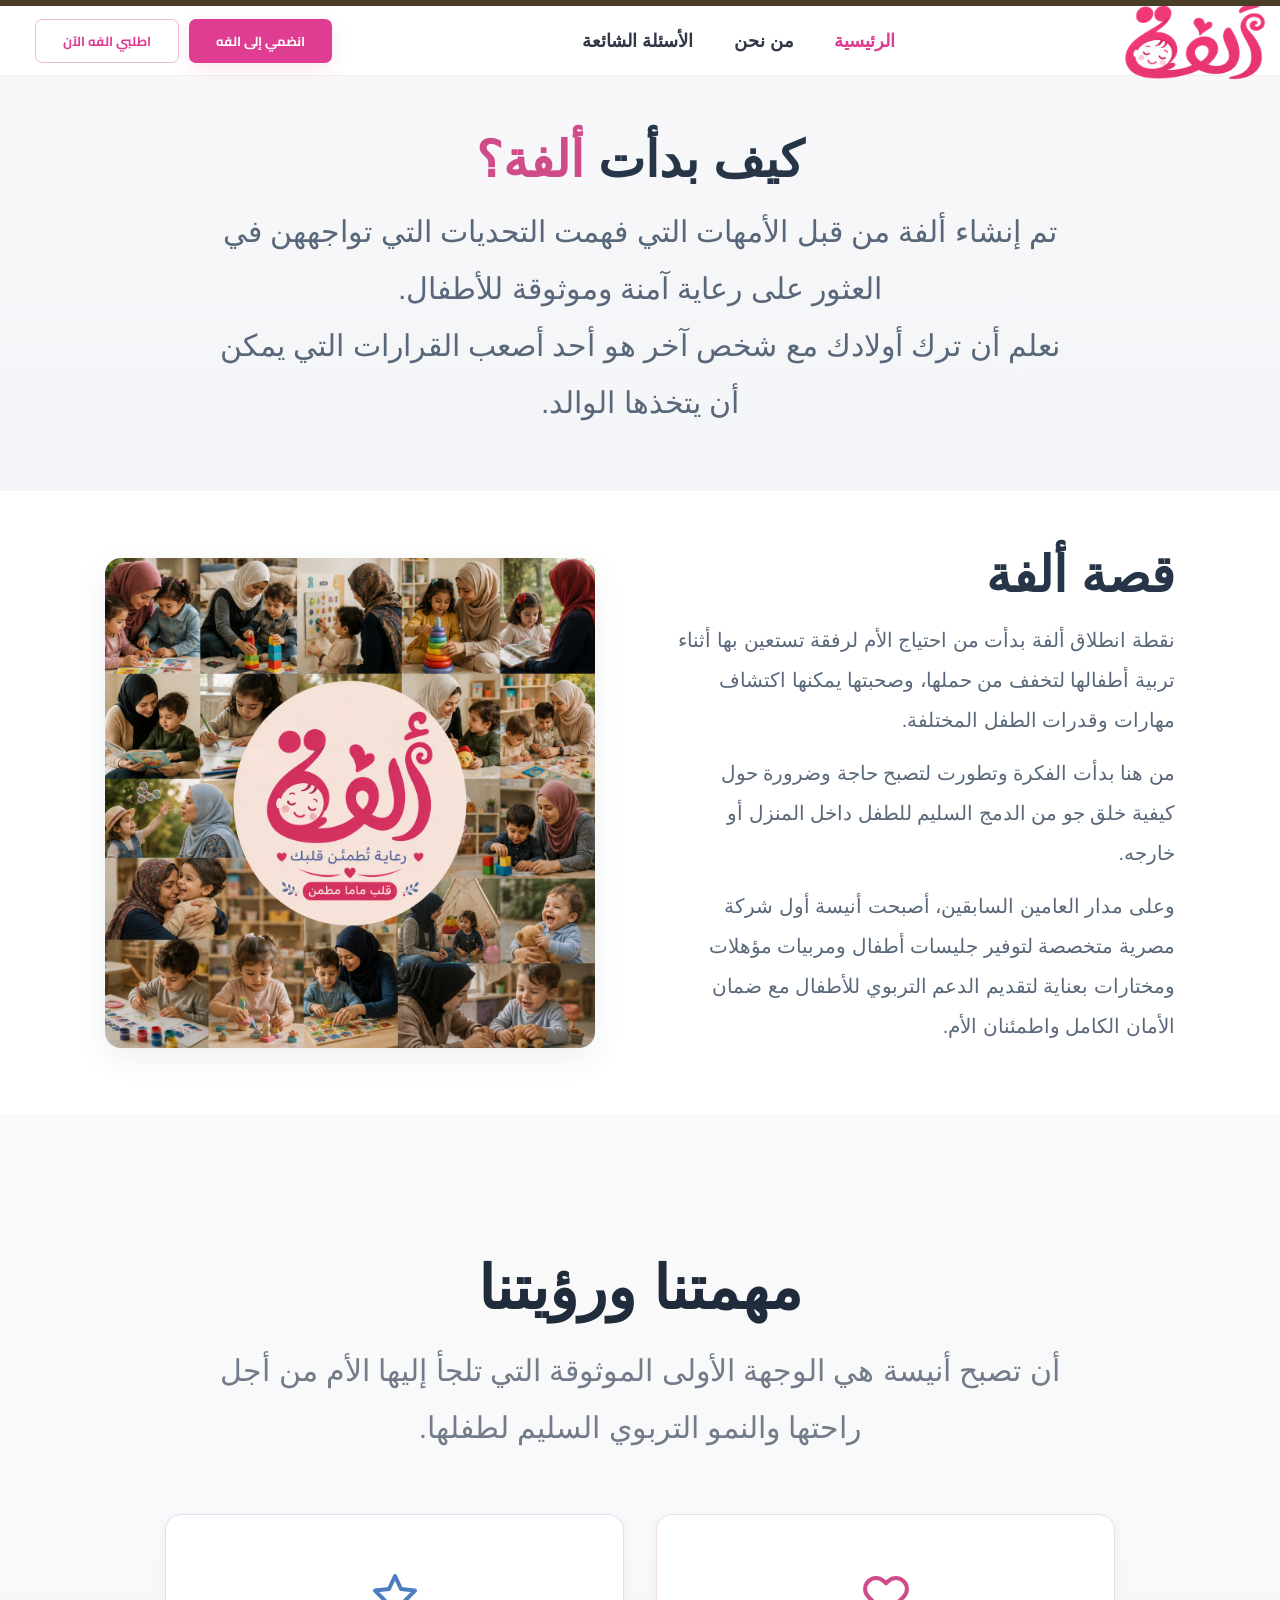
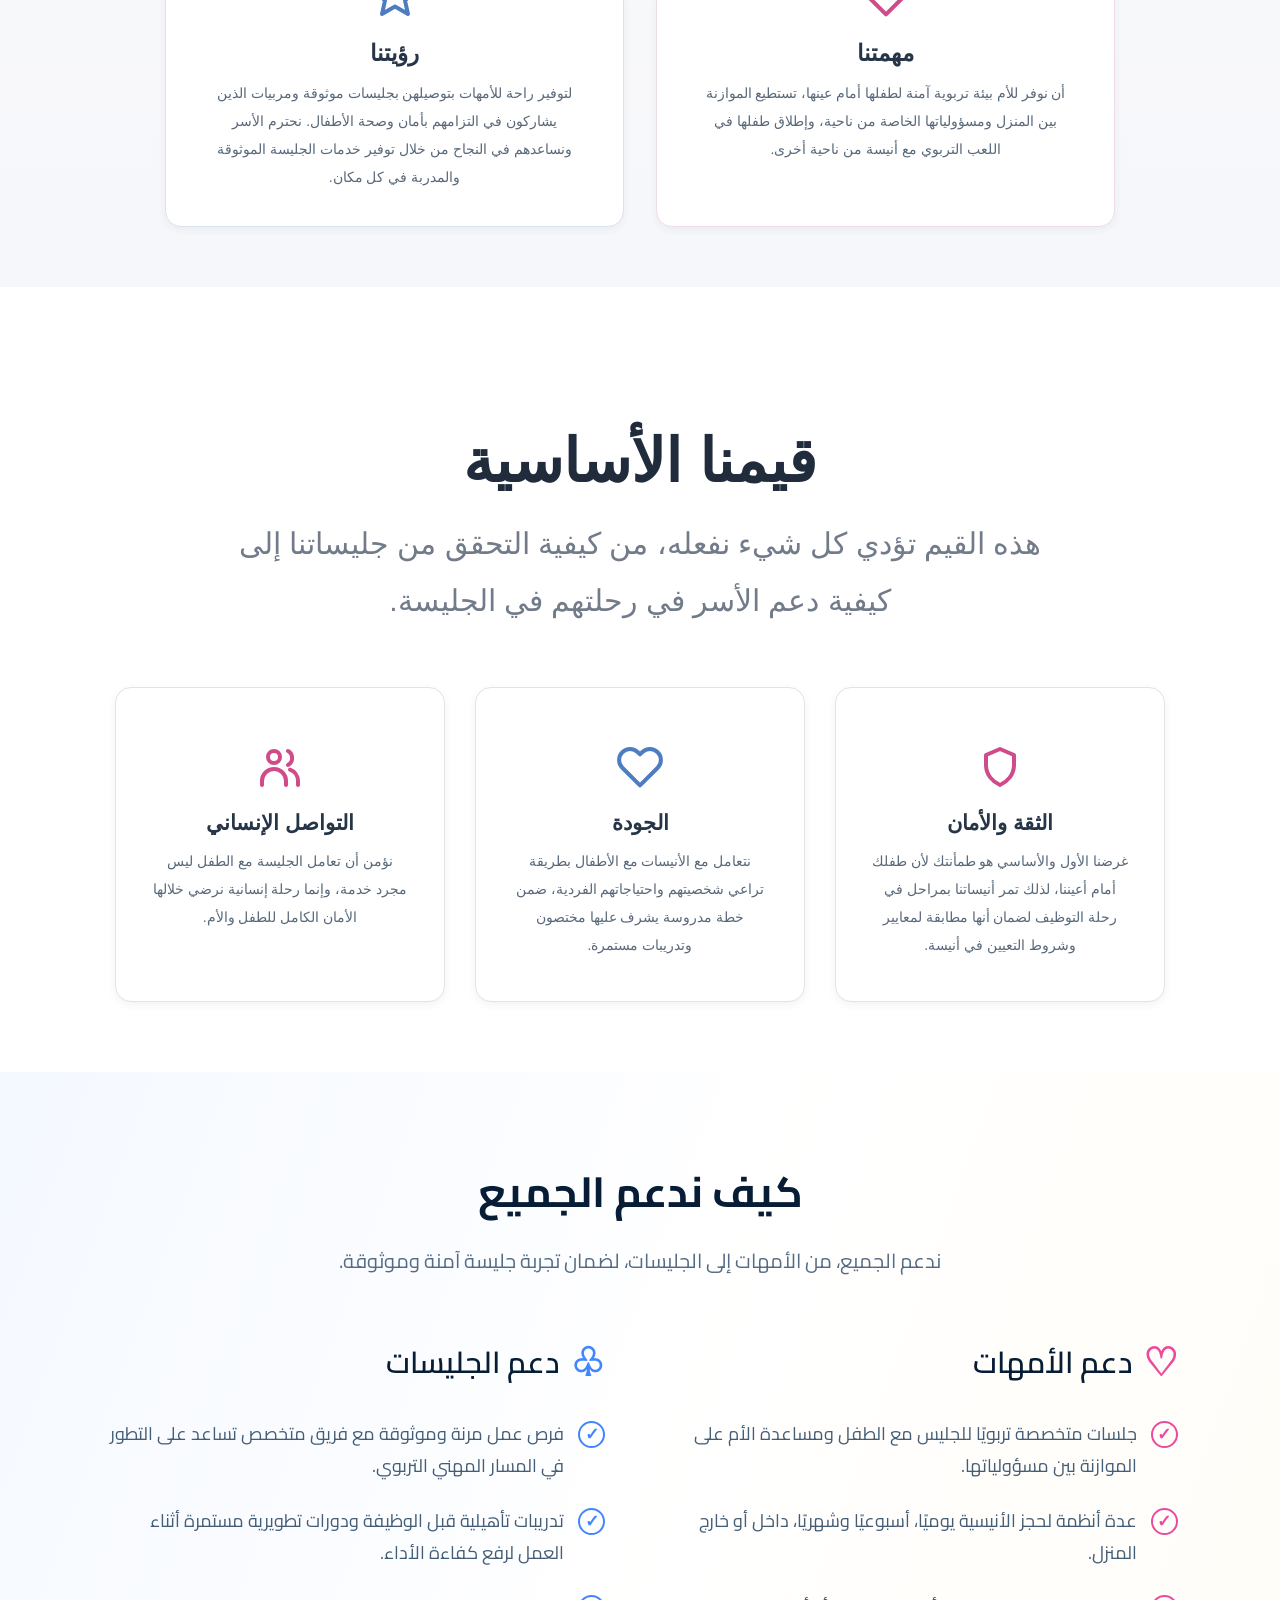
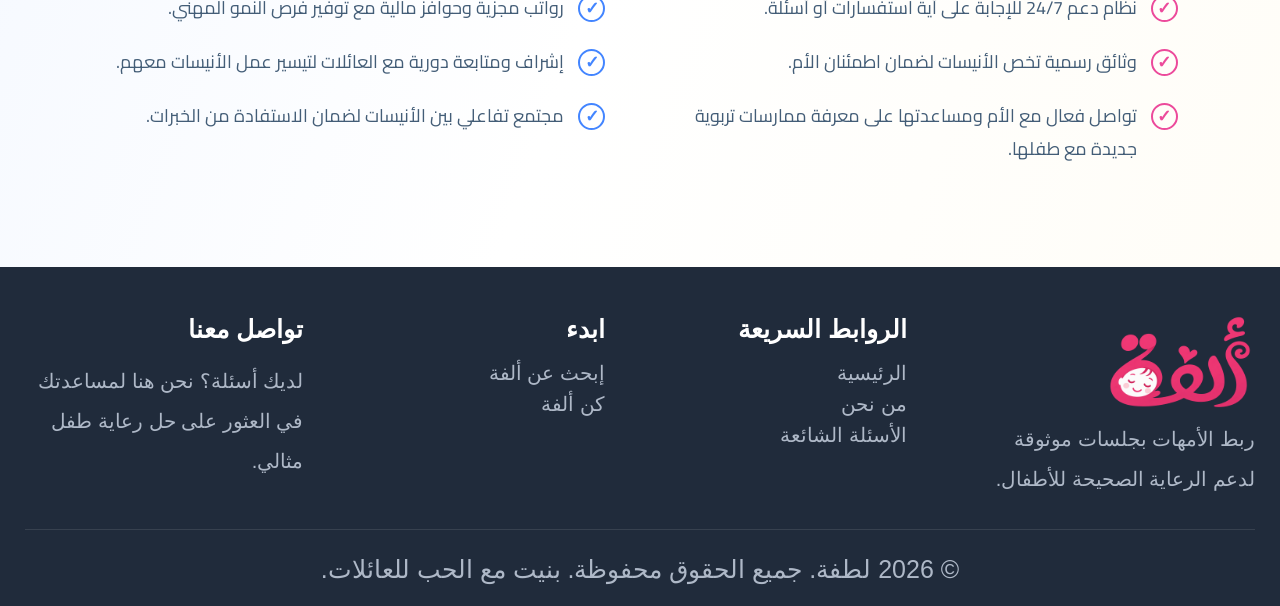
==== commit 0a71f06b: "Update about.html" ====
--- a/about.html
+++ b/about.html
@@ -408,7 +408,7 @@
             <!-- Logo / About -->
             <div class="footer-column footer-brand">
 
-                <div class="logo">
+                <div class="">
                     <img src="./Images/logo.png" alt="" style="width: 150px;;">
                 </div>
 
@@ -480,4 +480,4 @@
 
 </body>
 
-</html>+</html>
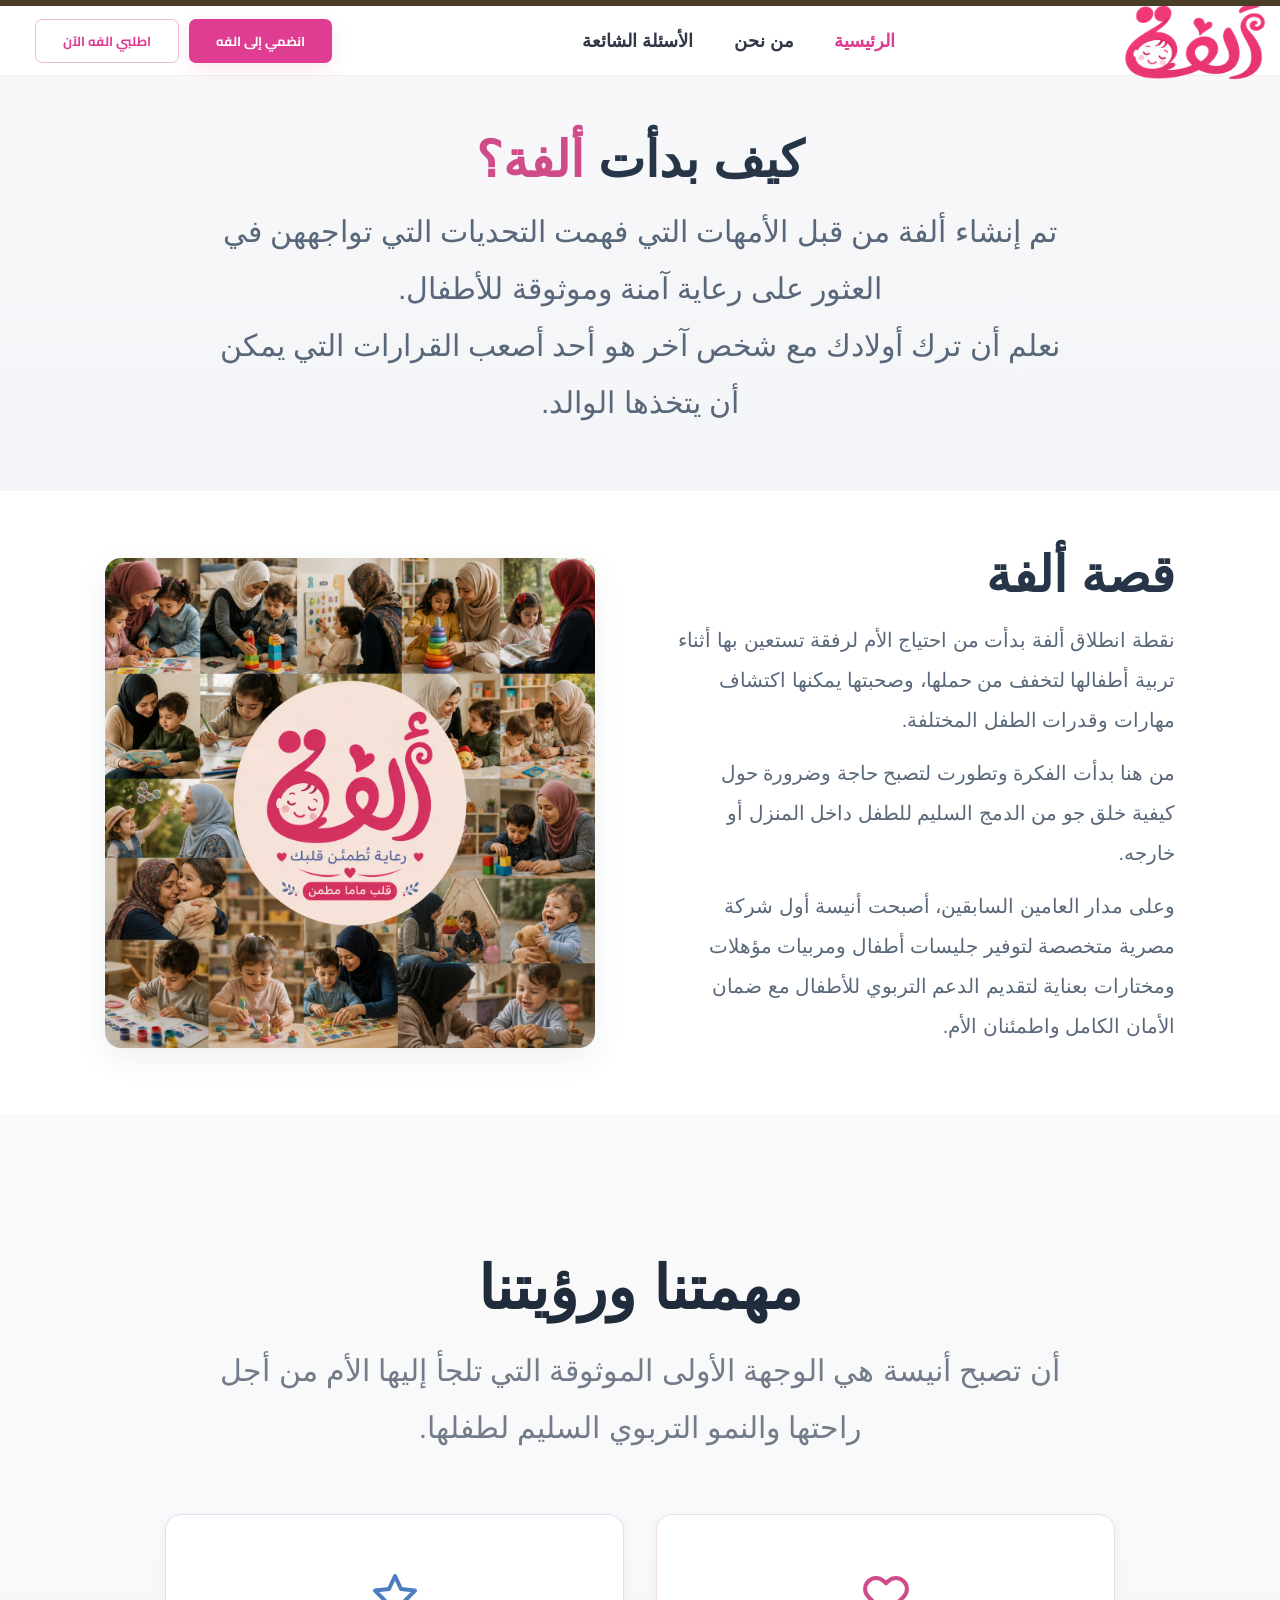
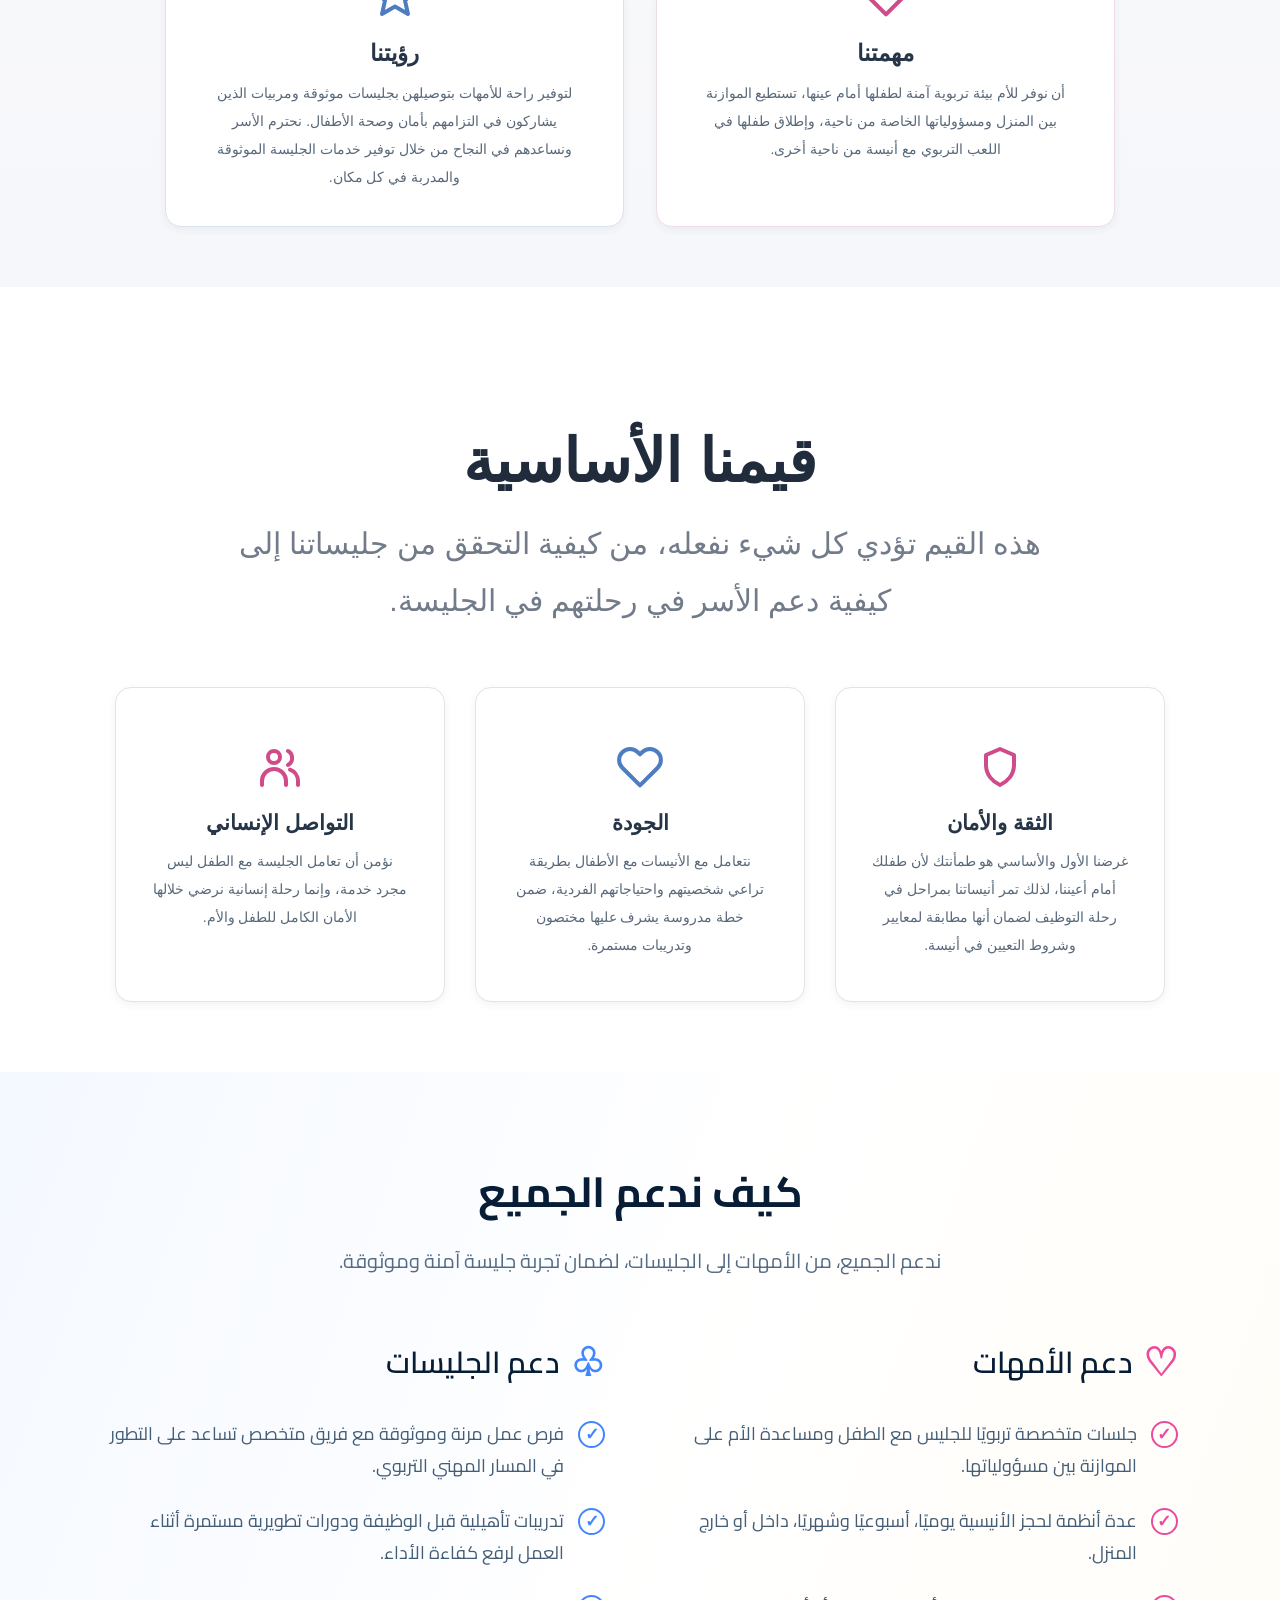
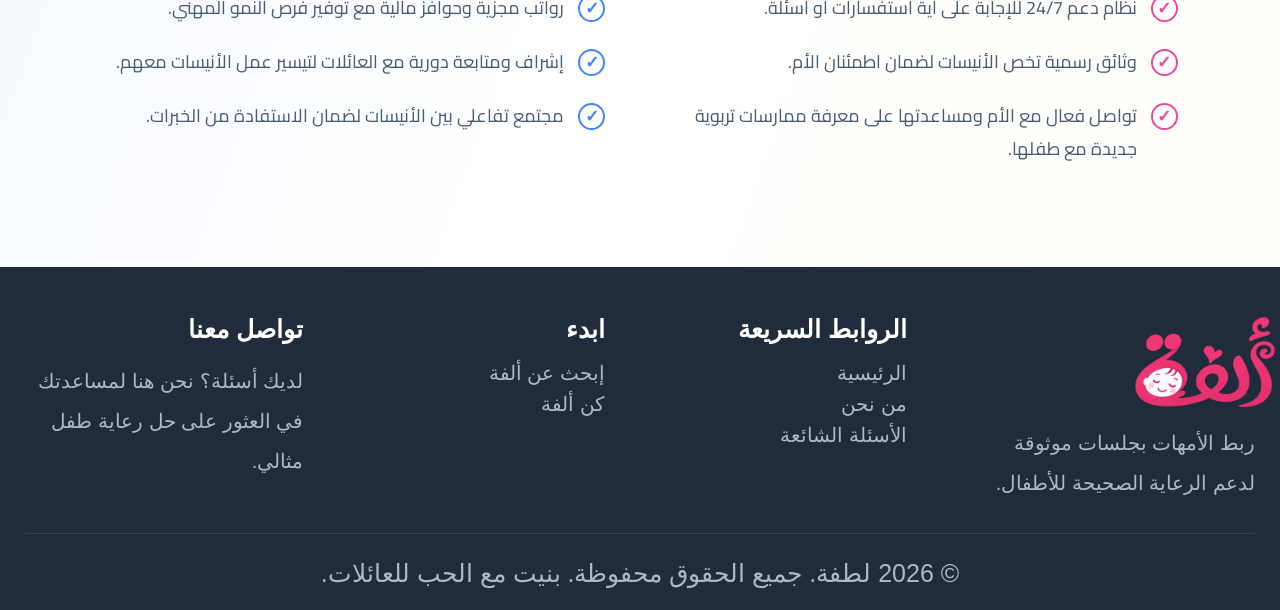
==== commit c860d294: "Add files via upload" ====
--- a/about.html
+++ b/about.html
@@ -62,11 +62,11 @@
 
 
 
-                <a href="#" class="btn btn-pink">
+                <a href="join.html" class="btn btn-pink">
                     انضمي إلى الفه
                 </a>
 
-                <a href="#" class="btn btn-outline">
+                <a href="book.html" class="btn btn-outline">
                     اطلبي الفه الآن
                 </a>
 
@@ -408,7 +408,7 @@
             <!-- Logo / About -->
             <div class="footer-column footer-brand">
 
-                <div class="">
+                <div class="logo">
                     <img src="./Images/logo.png" alt="" style="width: 150px;;">
                 </div>
 
@@ -441,8 +441,8 @@
                 <h3>ابدء</h3>
 
                 <ul>
-                    <li><a href="#">إبحث عن ألفة</a></li>
-                    <li><a href="#">كن ألفة</a></li>
+                    <li><a href="book.html">إبحث عن ألفة</a></li>
+                    <li><a href="join.html">كن ألفة</a></li>
                 </ul>
 
             </div>
@@ -480,4 +480,4 @@
 
 </body>
 
-</html>
+</html>
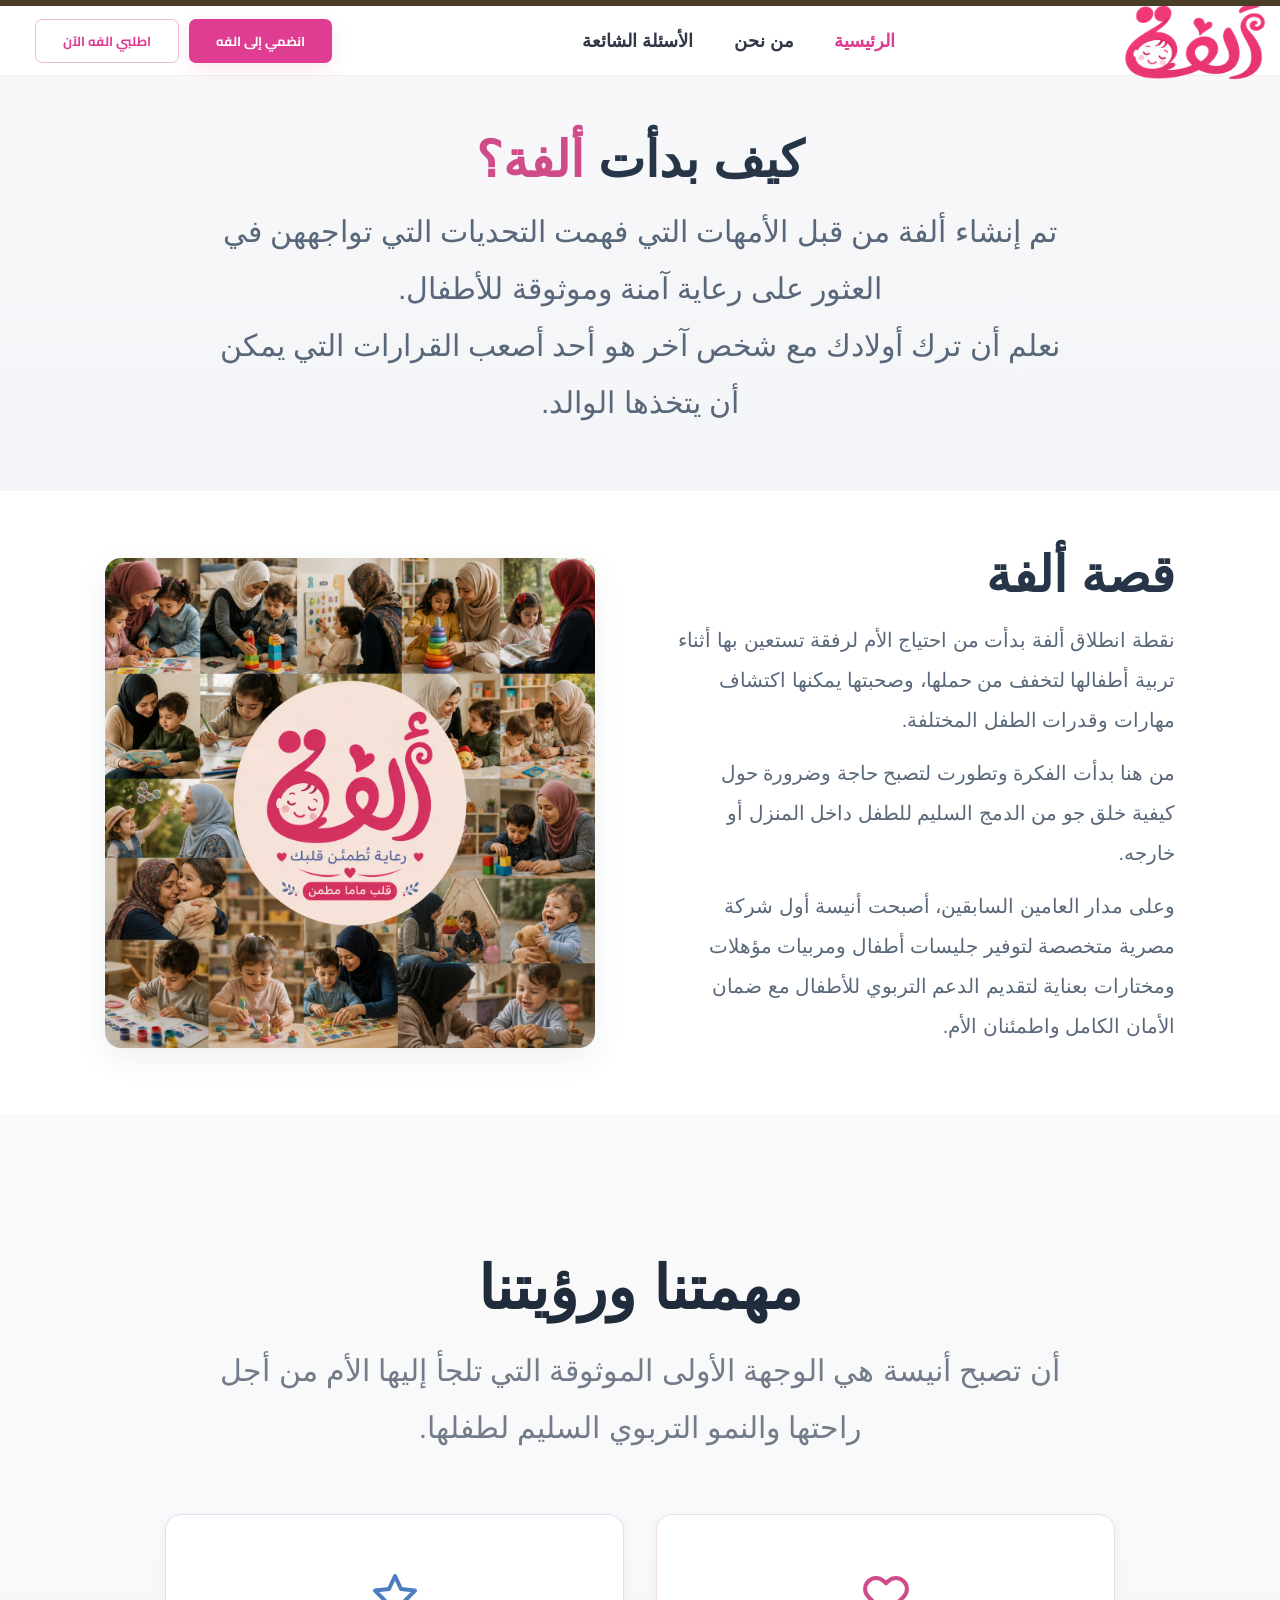
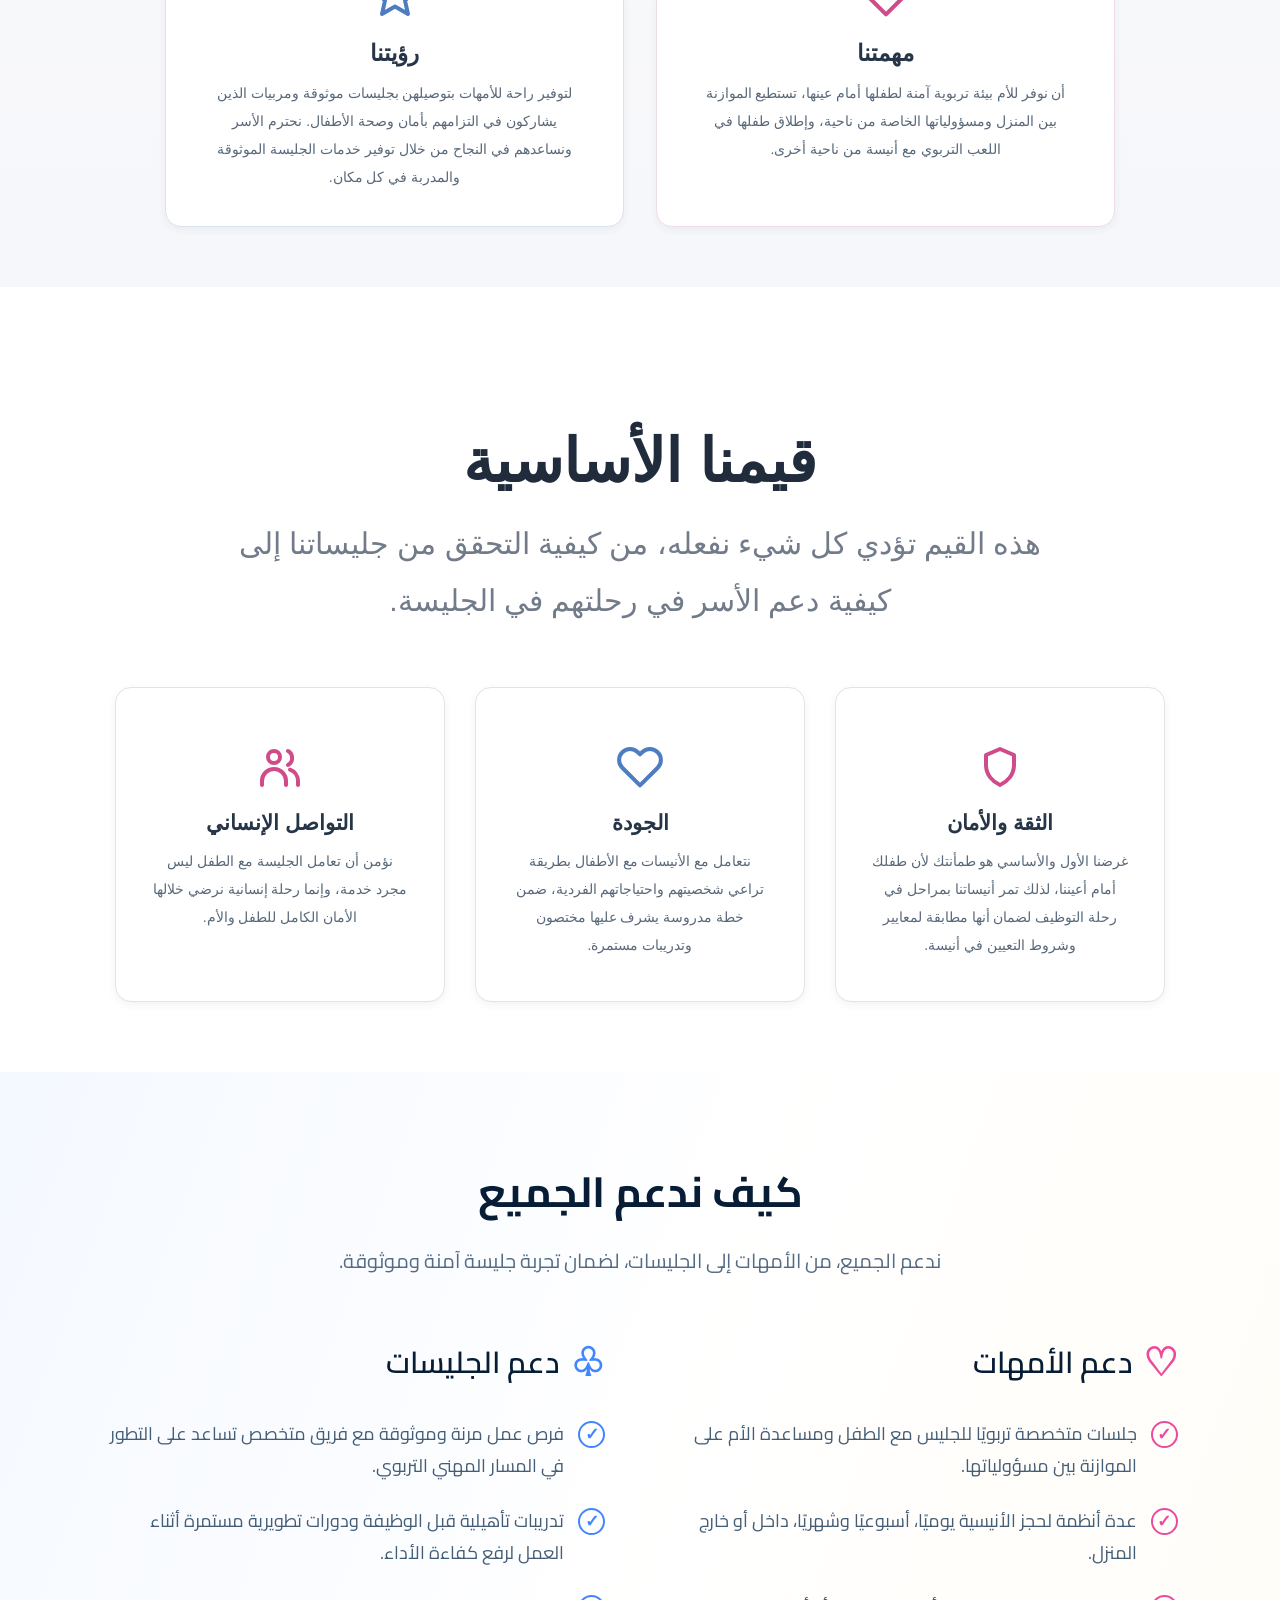
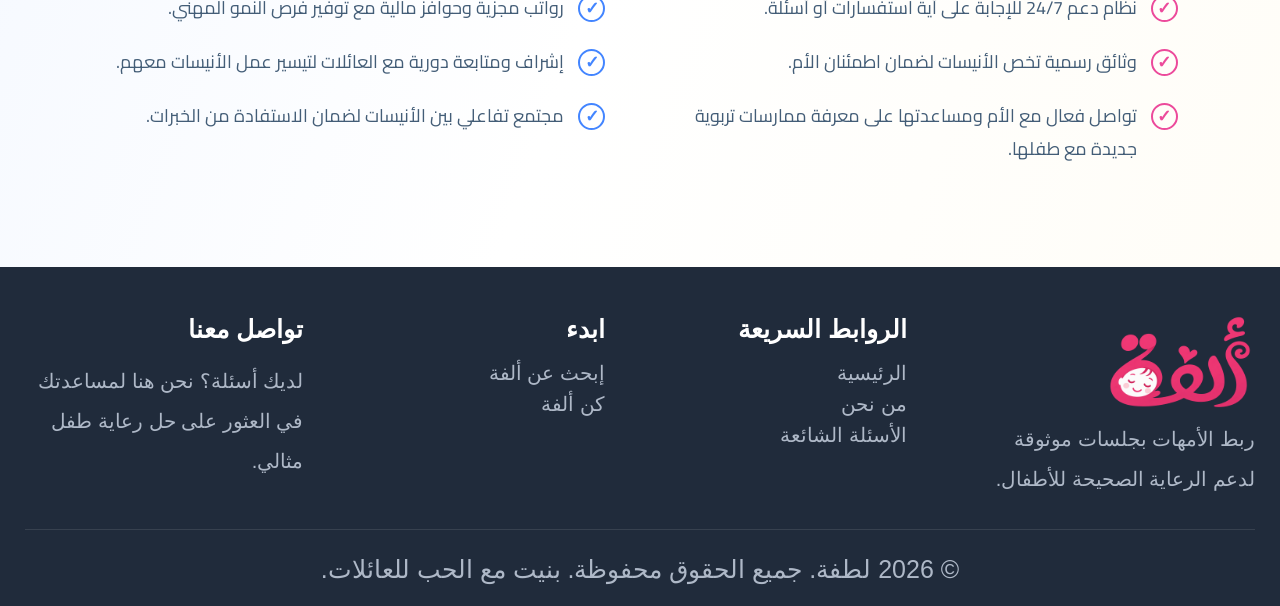
==== commit 3e166623: "Update about.html" ====
--- a/about.html
+++ b/about.html
@@ -408,7 +408,7 @@
             <!-- Logo / About -->
             <div class="footer-column footer-brand">
 
-                <div class="logo">
+                <div class="">
                     <img src="./Images/logo.png" alt="" style="width: 150px;;">
                 </div>
 
@@ -480,4 +480,4 @@
 
 </body>
 
-</html>+</html>
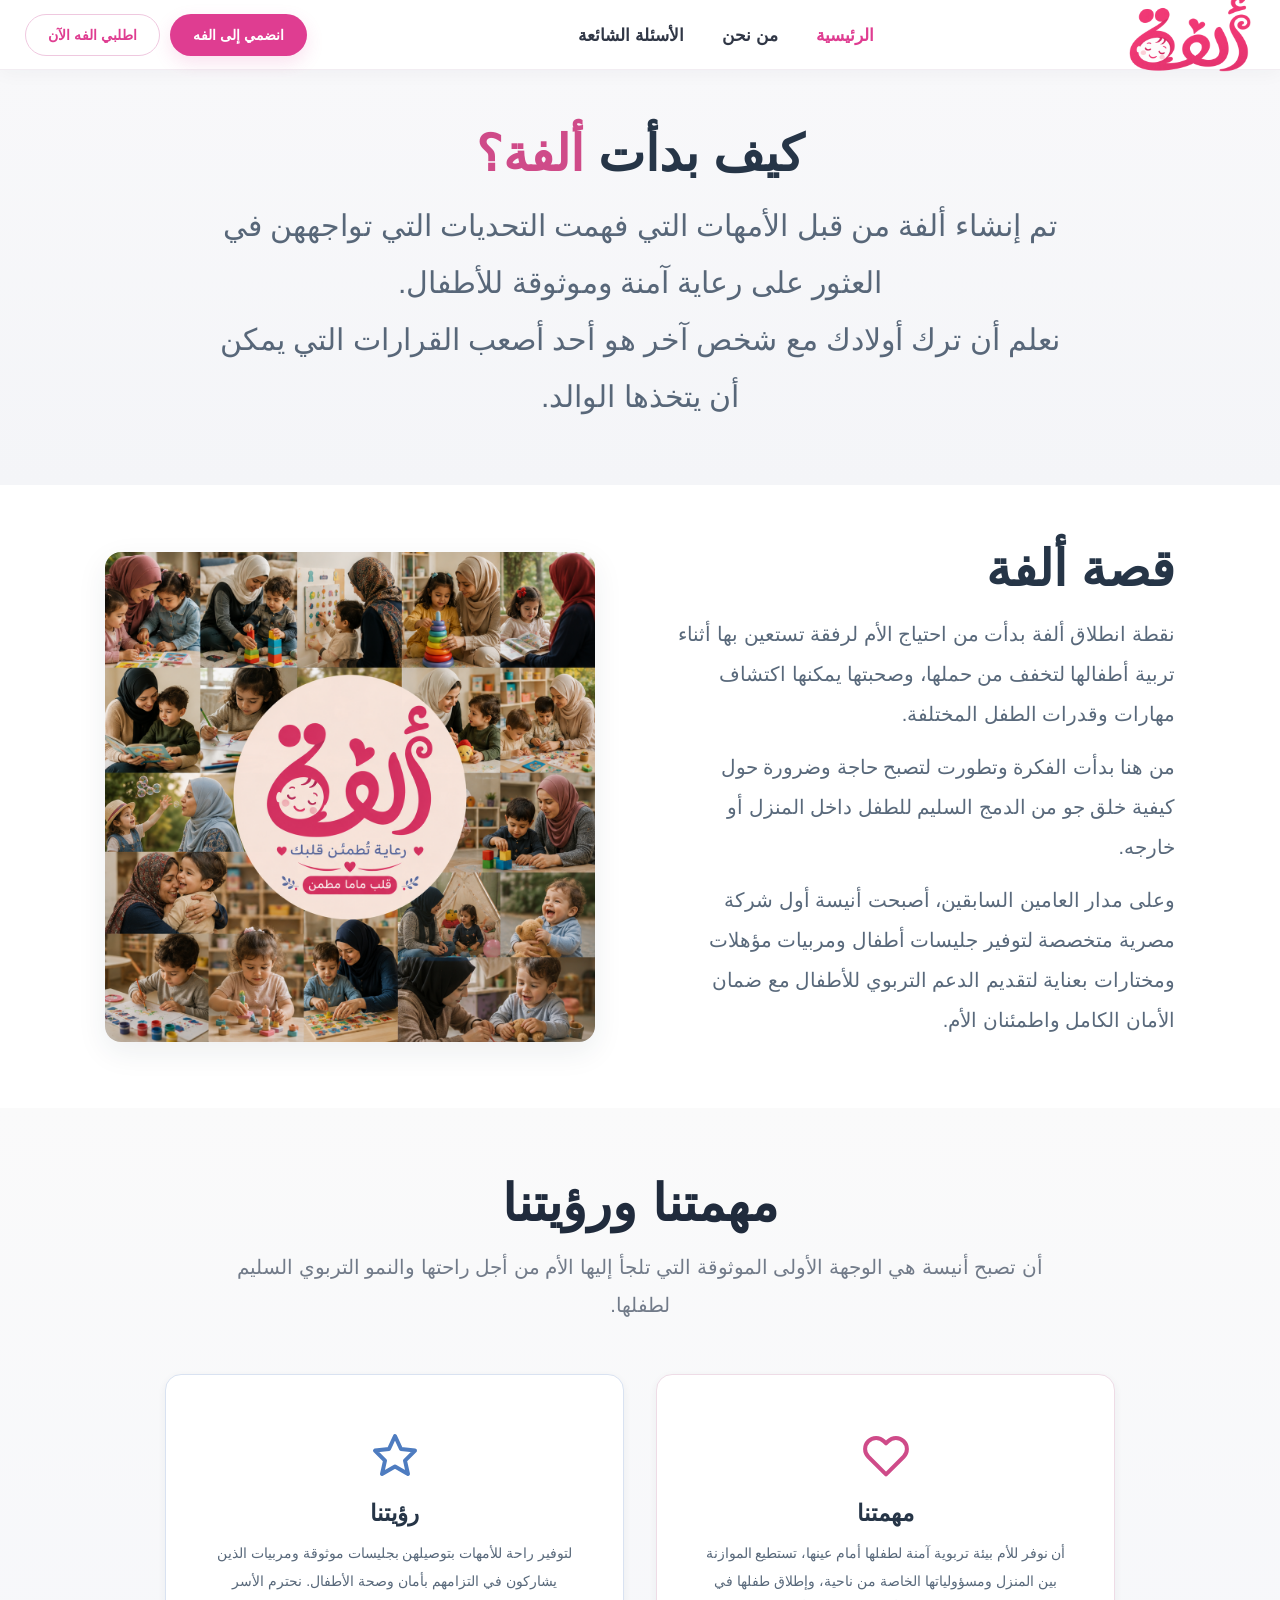
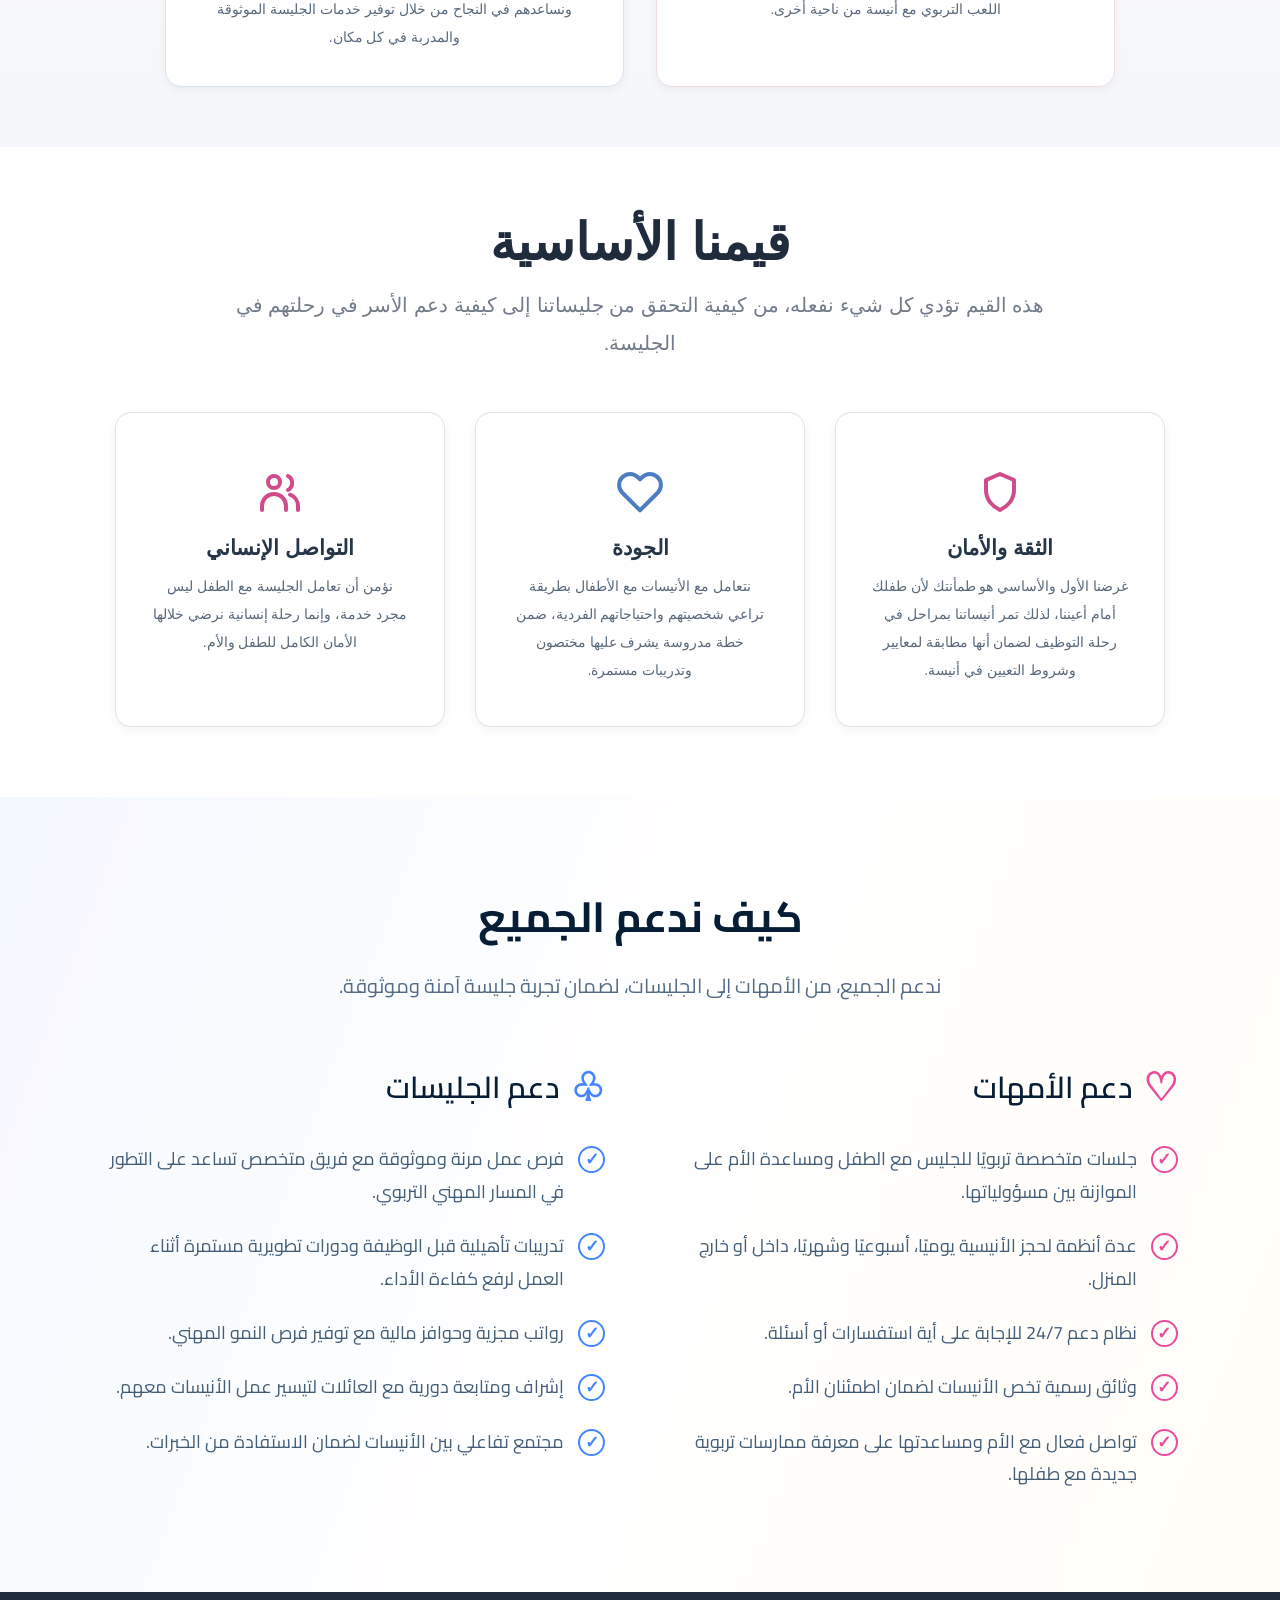
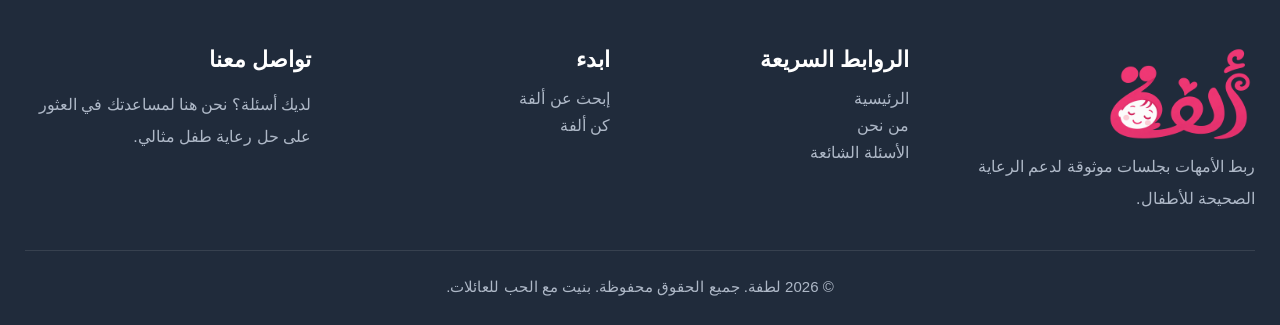
==== commit e523c14f: "Add files via upload" ====
--- a/about.html
+++ b/about.html
@@ -21,60 +21,60 @@
 
 <body>
 
-    <!-- الشريط العلوي -->
-    <div class="top-bar"></div>
+
 
 
     <!-- ================= NAVBAR ================= -->
-
     <header class="navbar">
 
         <div class="nav-container">
 
             <!-- اللوجو -->
             <a href="#" class="logo">
-                <img src="../Images/logo.png" alt="الفه">
+                <img src="Images/logo.png" alt="الفه">
             </a>
 
 
-            <!-- روابط الموقع -->
-            <nav class="nav-links">
-
-                <a href="index.html" class="active">
-                    الرئيسية
-                </a>
-
-                <a href="about.html">
-                    من نحن
-                </a>
-
-                <a href="FAQ.html">
-                    الأسئلة الشائعة
-                </a>
-
-
-
-            </nav>
-
-
-            <!-- الأزرار -->
-            <div class="nav-buttons">
-
-
-
-                <a href="join.html" class="btn btn-pink">
-                    انضمي إلى الفه
-                </a>
-
-                <a href="book.html" class="btn btn-outline">
-                    اطلبي الفه الآن
-                </a>
+            <!-- القائمة -->
+            <div class="mobile-nav" id="mobileNav">
+
+                <!-- روابط الموقع -->
+                <nav class="nav-links">
+
+                    <a href="index.html" class="active">
+                        الرئيسية
+                    </a>
+
+                    <a href="about.html">
+                        من نحن
+                    </a>
+
+                    <a href="FAQ.html">
+                        الأسئلة الشائعة
+                    </a>
+
+                </nav>
+
+
+                <!-- الأزرار -->
+                <div class="nav-buttons">
+
+                    <a href="join.html" class="btn btn-pink">
+                        انضمي إلى الفه
+                    </a>
+
+                    <a href="book.html" class="btn btn-outline">
+                        اطلبي الفه الآن
+                    </a>
+
+                </div>
 
             </div>
 
 
             <!-- زر الموبايل -->
-            <button class="mobile-menu-btn" id="mobileMenuBtn">
+            <button type="button" class="mobile-menu-btn" id="mobileMenuBtn" aria-label="فتح القائمة"
+                aria-expanded="false">
                 ☰
             </button>
 
@@ -480,4 +480,4 @@
 
 </body>
 
-</html>
+</html>
--- a/CSS/style.css
+++ b/CSS/style.css
@@ -1,3 +1,31 @@
+/* =========================================
+   ROOT / COLORS
+========================================= */
+
+:root {
+    --pink: #df3d91;
+    --pink-hover: #cc2d80;
+
+    --blue: #4288c7;
+
+    --dark: #202b3c;
+    --gray: #7d8490;
+
+    --border: #efc8df;
+
+    --white: #ffffff;
+
+    --soft-pink: #fff6fa;
+    --soft-border: #f2edf2;
+
+    --shadow-soft:
+        0 8px 25px rgba(32, 43, 60, 0.08);
+
+    --shadow-card:
+        0 8px 25px rgba(32, 43, 60, 0.07);
+}
+
+
 /* =========================================
    GENERAL
 ========================================= */
@@ -13,9 +41,14 @@
 }
 
 body {
-    font-family: 'Gill Sans', 'Gill Sans MT', Calibri, 'Trebuchet MS', sans-serif;
-
-    color: #202b3c;
+    font-family:
+        'Gill Sans',
+        'Gill Sans MT',
+        Calibri,
+        'Trebuchet MS',
+        sans-serif;
+
+    color: var(--dark);
 
     background: #ffffff;
 
@@ -23,284 +56,245 @@
 
     overflow-x: hidden;
 
-    /* مساحة للـ Navbar الثابت */
-    padding-top: 76px;
-}
-
-
-/* =========================================
-   COLORS
-========================================= */
-
-:root {
-    --pink: #df3d91;
-    --pink-hover: #cc2d80;
-
-    --blue: #4288c7;
-
-    --dark: #202b3c;
-
-    --gray: #7d8490;
-
-    --border: #efc8df;
-}
-
-
-/* =========================================
-   TOP BAR
-========================================= */
-
-.top-bar {
+    padding-top: 70px;
+}
+
+img {
+    max-width: 100%;
+}
+
+a {
+    -webkit-tap-highlight-color: transparent;
+}
+
+
+/* =========================================
+   NAVBAR
+========================================= */
+
+.navbar {
     width: 100%;
-
-    height: 6px;
-
-    background: #4b3e26;
+    height: 70px;
 
     position: fixed;
-
     top: 0;
     right: 0;
 
-    z-index: 1001;
-}
-
-
-/* =========================================
-   NAVBAR
-========================================= */
-
-.navbar {
-    width: 100%;
+    background: rgba(255, 255, 255, 0.97);
+
+    border-bottom: 1px solid var(--soft-border);
+
+    z-index: 1000;
+
+    box-shadow:
+        0 3px 18px rgba(32, 43, 60, 0.04);
+
+    backdrop-filter: blur(12px);
+    -webkit-backdrop-filter: blur(12px);
+}
+
+
+/* =========================================
+   NAV CONTAINER
+========================================= */
+
+.nav-container {
+    width: min(1390px, calc(100% - 50px));
 
     height: 70px;
 
-    background: #ffffff;
-
-    border-bottom: 1px solid #f2edf2;
-
-    position: fixed;
-
-    top: 6px;
-    right: 0;
-
-    z-index: 1000;
-
-    box-sizing: border-box;
-}
-
-
-/* =========================================
-   NAV CONTAINER
-========================================= */
-
-.nav-container {
-
-    width: min(1390px, calc(100% - 70px));
-
+    margin: 0 auto;
+
+    display: flex;
+
+    align-items: center;
+
+    gap: 25px;
+
+    position: relative;
+}
+
+
+/* =========================================
+   NAVBAR LOGO
+========================================= */
+
+.navbar .logo {
+    width: 120px;
     height: 70px;
 
-    margin: auto;
-
     display: flex;
 
     align-items: center;
-
-    gap: 25px;
+    justify-content: flex-start;
+
+    flex-shrink: 0;
+
+    text-decoration: none;
 
     position: relative;
-}
-
-
-/* =========================================
-   LOGO
-========================================= */
-
-.logo {
-
-    width: 100px;
+    z-index: 1002;
+}
+
+.navbar .logo img {
+    width: 130px;
+    height: auto;
+
+    display: block;
+
+    max-width: none;
+}
+
+
+/* =========================================
+   DESKTOP NAV WRAPPER
+========================================= */
+
+.mobile-nav {
+    flex: 1;
+
+    min-width: 0;
 
     display: flex;
 
     align-items: center;
 
+    justify-content: space-between;
+
+    gap: 35px;
+}
+
+
+/* =========================================
+   NAV LINKS
+========================================= */
+
+.nav-links {
+    display: flex;
+
+    align-items: center;
     justify-content: center;
 
+    gap: 38px;
+
+    flex: 1;
+
+    min-width: 0;
+}
+
+.nav-links a {
+    color: #303746;
+
+    text-decoration: none;
+
+    font-size: 17px;
+
+    font-weight: 700;
+
+    white-space: nowrap;
+
+    transition:
+        color 0.25s ease,
+        transform 0.25s ease;
+}
+
+.nav-links a:hover {
+    color: var(--pink);
+}
+
+.nav-links a.active {
+    color: var(--pink);
+}
+
+
+/* =========================================
+   NAV BUTTONS
+========================================= */
+
+.nav-buttons {
+    display: flex;
+
+    align-items: center;
+
+    gap: 10px;
+
     flex-shrink: 0;
+}
+
+
+/* =========================================
+   NAV BUTTON BASE
+========================================= */
+
+.nav-buttons .btn {
+    min-height: 42px;
+
+    padding: 8px 22px;
+
+    border-radius: 22px;
+
+    display: inline-flex;
+
+    align-items: center;
+    justify-content: center;
 
     text-decoration: none;
-}
-
-
-.logo img {
-
-    width: 150px;
-
-    height: auto;
-
-    display: block;
-}
-
-
-/* =========================================
-   NAV LINKS
-========================================= */
-
-.nav-links {
-
-    flex: 1;
-
-    display: flex;
-
-    align-items: center;
-
-    justify-content: center;
-
-    gap: 40px;
-}
-
-
-.nav-links a {
-
-    color: #303746;
-
-    text-decoration: none;
-
-    font-size: 18px;
-
-    font-weight: 700;
+
+    font-size: 14px;
+
+    font-weight: 800;
 
     white-space: nowrap;
 
-    transition: 0.25s ease;
-}
-
-
-.nav-links a:hover {
-
-    color: var(--pink);
-}
-
-
-.nav-links a.active {
-
-    color: var(--pink);
-}
-
-
-/* =========================================
-   NAV BUTTONS
-========================================= */
-
-.nav-buttons {
-
-    display: flex;
-
-    align-items: center;
-
-    gap: 10px;
-}
-
-
-.language {
-
-    color: #303746;
-
-    text-decoration: none;
-
-    font-size: 15px;
-
-    font-weight: 600;
-
-    margin-left: 8px;
-
-    direction: ltr;
-}
-
-
-.language span {
-
-    font-size: 13px;
-}
-
-
-/* =========================================
-   BUTTON
-========================================= */
-
-.btn {
-
-    min-height: 44px;
-
-    padding: 8px 27px;
-
-    border-radius: 20px;
-
-    display: inline-flex;
-
-    align-items: center;
-
-    justify-content: center;
-
-    text-decoration: none;
-
-    font-size: 15px;
-
-    font-weight: 800;
-
-    white-space: nowrap;
+    border: 1px solid transparent;
 
     transition:
         transform 0.2s ease,
         background 0.2s ease,
-        box-shadow 0.2s ease;
-}
-
-
-.btn:hover {
-
+        box-shadow 0.2s ease,
+        color 0.2s ease;
+}
+
+.nav-buttons .btn:hover {
     transform: translateY(-2px);
 }
 
 
 /* =========================================
-   PINK BUTTON
-========================================= */
-
-.btn-pink {
-
+   PINK NAV BUTTON
+========================================= */
+
+.nav-buttons .btn-pink {
     background: var(--pink);
 
     color: #ffffff;
 
     box-shadow:
-        0 6px 18px rgba(223, 61, 145, 0.12);
-}
-
-
-.btn-pink:hover {
-
+        0 7px 18px rgba(223, 61, 145, 0.15);
+}
+
+.nav-buttons .btn-pink:hover {
     background: var(--pink-hover);
-}
-
-
-/* =========================================
-   OUTLINE BUTTON
-========================================= */
-
-.btn-outline {
-
+
+    box-shadow:
+        0 10px 24px rgba(223, 61, 145, 0.20);
+}
+
+
+/* =========================================
+   OUTLINE NAV BUTTON
+========================================= */
+
+.nav-buttons .btn-outline {
     background: #ffffff;
 
     color: var(--pink);
 
-    border: 1px solid var(--border);
-}
-
-
-.btn-outline:hover {
-
-    background: #fff6fa;
+    border-color: var(--border);
+}
+
+.nav-buttons .btn-outline:hover {
+    background: var(--soft-pink);
 }
 
 
@@ -309,366 +303,46 @@
 ========================================= */
 
 .mobile-menu-btn {
-
     display: none;
 
-    width: 42px;
-
-    height: 42px;
-
-    padding: 0;
-
-    margin: 0;
-
-    border: none;
-
-    outline: none;
-
-    background: transparent;
-
-    color: #303746;
-
-    font-family: inherit;
-
-    font-size: 28px;
-
-    line-height: 1;
-
-    cursor: pointer;
-
-    align-items: center;
-
-    justify-content: center;
-
-    flex-shrink: 0;
-
-    position: relative;
-
-    z-index: 1002;
-}
-
-
-/* =========================================
-   TABLET
-========================================= */
-
-@media (max-width: 1000px) {
-
-    .nav-container {
-
-        width: calc(100% - 30px);
-
-        gap: 15px;
-    }
-
-
-    .logo {
-
-        width: 90px;
-    }
-
-
-    .logo img {
-
-        width: 125px;
-    }
-
-
-    .nav-links {
-
-        gap: 22px;
-    }
-
-
-    .nav-links a {
-
-        font-size: 15px;
-    }
-
-
-    .nav-buttons {
-
-        gap: 6px;
-    }
-
-
-    .nav-buttons .btn {
-
-        padding-left: 15px;
-
-        padding-right: 15px;
-
-        font-size: 12px;
-    }
-
-}
-
-
-/* =========================================
-   MOBILE
-========================================= */
-
-@media (max-width: 768px) {
-
-    /* -----------------------------------------
-       BODY
-    ----------------------------------------- */
-
-    body {
-
-        padding-top: 71px;
-    }
-
-
-    /* -----------------------------------------
-       NAVBAR
-    ----------------------------------------- */
-
-    .navbar {
-
-        top: 6px;
-
-        height: 65px;
-    }
-
-
-    .nav-container {
-
-        width: calc(100% - 24px);
-
-        height: 65px;
-
-        gap: 10px;
-    }
-
-
-    /* -----------------------------------------
-       LOGO
-    ----------------------------------------- */
-
-    .logo {
-
-        width: 80px;
-
-        justify-content: flex-start;
-    }
-
-
-    .logo img {
-
-        width: 105px;
-
-        max-width: none;
-    }
-
-
-    /* -----------------------------------------
-       MOBILE MENU BUTTON
-    ----------------------------------------- */
-
-    .mobile-menu-btn {
-
-        display: flex !important;
-
-        margin-right: auto;
-
-        z-index: 1002;
- 
-    }
-
-
-    /* -----------------------------------------
-       HIDE DESKTOP BUTTONS
-    ----------------------------------------- */
-
-    .nav-buttons {
-
-        display: none !important;
-    }
-
-
-    /* -----------------------------------------
-       MOBILE NAV LINKS
-    ----------------------------------------- */
-
-    .nav-links {
-
-        display: none !important;
-
-        position: absolute !important;
-
-        top: calc(100% + 8px) !important;
-
-        right: 0 !important;
-
-        left: 0 !important;
-
-        width: 100% !important;
-
-        height: auto !important;
-
-        margin: 0 !important;
-
-        padding: 8px !important;
-
-        background: #ffffff !important;
-
-        flex: none !important;
-
-        flex-direction: column !important;
-
-        align-items: stretch !important;
-
-        justify-content: flex-start !important;
-
-        gap: 0 !important;
-
-        border: 1px solid #f2edf2 !important;
-
-        border-radius: 12px !important;
-
-        box-shadow:
-            0 10px 30px rgba(0, 0, 0, 0.12) !important;
-
-        box-sizing: border-box !important;
-
-        overflow: visible !important;
-
-        z-index: 1001 !important;
-    }
-
-
-    /* -----------------------------------------
-       OPEN MENU
-    ----------------------------------------- */
-
-    .nav-links.show {
-
-        display: flex !important;
-    }
-
-
-    /* -----------------------------------------
-       MOBILE LINKS
-    ----------------------------------------- */
-
-    .nav-links a {
-
-        width: 100% !important;
-
-        min-height: 48px;
-
-        padding: 12px 15px !important;
-
-        display: flex !important;
-
-        align-items: center;
-
-        justify-content: flex-start;
-
-        box-sizing: border-box;
-
-        color: #303746 !important;
-
-        background: #ffffff !important;
-
-        font-size: 14px !important;
-
-        font-weight: 600;
-
-        border-bottom: 1px solid #f3eff2;
-
-        text-align: right;
-
-        white-space: nowrap;
-    }
-
-
-    .nav-links a:last-child {
-
-        border-bottom: none;
-    }
-
-
-    .nav-links a:hover {
-
-        background: #fff6fa !important;
-
-        color: var(--pink) !important;
-    }
-
-
-    .nav-links a.active {
-
-        color: var(--pink) !important;
-    }
-
-}
-
-
-/* =========================================
-   SMALL MOBILE
-========================================= */
-
-@media (max-width: 480px) {
-
-    body {
-
-        padding-top: 66px;
-    }
-
-
-    .navbar {
-
-        height: 60px;
-    }
-
-
-    .nav-container {
-
-        width: calc(100% - 18px);
-
-        height: 60px;
-    }
-
-
-    .logo {
-
-        width: 75px;
-       padding-top: 10px;
-       padding-right:150px;
-    }
-
-
-    .logo img {
-
-        width: 95px;
-    
-    }
-
-.mobile-menu-btn {
     width: 44px;
     height: 44px;
 
-    display: flex;
+    padding: 0;
+    margin: 0;
+
+    border: none;
+    outline: none;
+
+    border-radius: 50%;
+
+    background: #ffffff;
+
+    color: #263547;
+
+    font-family: inherit;
+
+    font-size: 25px;
+
+    line-height: 1;
+
+    cursor: pointer;
+
     align-items: center;
     justify-content: center;
 
-    border: none;
-    border-radius: 50%;
-
-    background: #ffffff;
-
-    color: #263547;
-
-    font-size: 24px;
-
-    cursor: pointer;
+    flex-shrink: 0;
+
+    position: relative;
+
+    z-index: 1003;
 
     box-shadow:
         0 6px 20px rgba(38, 53, 71, 0.10);
 
-    transition: all 0.25s ease;
+    transition:
+        transform 0.25s ease,
+        box-shadow 0.25s ease;
 }
 
 .mobile-menu-btn:hover {
@@ -681,49 +355,33 @@
 .mobile-menu-btn:active {
     transform: scale(0.92);
 }
-    .nav-links {
-
-        top: calc(100% + 6px) !important;
-    }
-
-
-    .nav-links a {
-
-        min-height: 46px;
-
-        font-size: 13px !important;
-
-        padding: 11px 13px !important;
-    }
-
-}
+
+
 /* =========================================
    HERO
 ========================================= */
 
 .hero {
-
-    max-height: 800px;
+    width: 100%;
+
+    min-height: 680px;
 
     display: flex;
 
     align-items: center;
 
     background:
-
         radial-gradient(
             circle at 15% 55%,
-            rgba(255,255,255,0.9),
+            rgba(255, 255, 255, 0.90),
             transparent 35%
         ),
-
         linear-gradient(
             110deg,
             #fcf6fb 0%,
             #f7f6fd 48%,
             #eef5ff 100%
         );
-
 }
 
 
@@ -732,27 +390,23 @@
 ========================================= */
 
 .hero-container {
-
-    width: min(1400px, calc(100% - 100px));
-
-    margin: auto;
-
-    padding: 75px 0 400px;
+    width: min(1400px, calc(100% - 80px));
+
+    margin: 0 auto;
+
+    padding: 65px 0;
 
     display: grid;
 
     grid-template-columns:
-        minmax(520px, 650px)
-        minmax(430px, 1fr);
+        minmax(480px, 650px)
+        minmax(400px, 1fr);
 
     align-items: center;
 
-    gap: 75px;
-
-    /* العمود الأول = الصورة
-       العمود الثاني = الكلام */
+    gap: 70px;
+
     direction: ltr;
-
 }
 
 
@@ -761,32 +415,24 @@
 ========================================= */
 
 .hero-image-box {
-
     width: 100%;
 
     max-width: 650px;
 
-    /* الصورة في الشمال */
     grid-column: 1;
-
     grid-row: 1;
-
-}
-
+}
 
 .hero-image {
-
     width: 100%;
-
     height: auto;
 
     display: block;
 
-    border-radius: 15px;
+    border-radius: 16px;
 
     box-shadow:
-        0 25px 45px rgba(48, 63, 83, 0.18);
-
+        0 25px 50px rgba(48, 63, 83, 0.16);
 }
 
 
@@ -795,57 +441,46 @@
 ========================================= */
 
 .hero-content {
-
     direction: rtl;
 
     text-align: right;
 
-    max-width: 640px;
-
-    /* الكلام في اليمين */
+    width: 100%;
+
+    max-width: 620px;
+
     grid-column: 2;
-
     grid-row: 1;
 
     justify-self: end;
-
-}
-
+}
 
 .hero-content h1 {
-
     color: var(--dark);
 
-    font-size: clamp(31px, 2.5vw, 42px);
+    font-size: clamp(32px, 3vw, 44px);
 
     line-height: 1.45;
 
     font-weight: 800;
 
-    margin-bottom: 22px;
-
-}
-
+    margin-bottom: 20px;
+}
 
 .hero-content h1 span {
-
     display: inline;
-
-}
-
+}
 
 .hero-content p {
-
     color: var(--gray);
 
-    font-size: 20px;
-
-    line-height: 2.05;
+    font-size: 19px;
+
+    line-height: 2;
 
     font-weight: 600;
 
-    margin-bottom: 30px;
-
+    margin-bottom: 28px;
 }
 
 
@@ -854,499 +489,94 @@
 ========================================= */
 
 .hero-buttons {
-
     display: flex;
 
     align-items: center;
 
     justify-content: flex-start;
 
-    gap: 13px;
-
-}
-
+    gap: 12px;
+}
+
+
+/* =========================================
+   HERO BUTTON BASE
+========================================= */
 
 .hero-buttons .btn {
-
-    min-width: 205px;
-
-    font-size: 20px;
-
-}
-
-
-/* =========================================
-   MOBILE BUTTON
-========================================= */
-
-.mobile-menu-btn {
-
-    display: none;
-
-    border: none;
-
-    background: transparent;
-
-    color: #333;
-
-    font-size: 28px;
-
-    cursor: pointer;
-
-}
-
-
-/* =========================================
-   TABLET
-========================================= */
-
-@media (max-width: 1200px) {
-
-    .nav-links {
-
-        gap: 22px;
-
-    }
-
-
-    .nav-buttons .btn {
-
-        padding-left: 18px;
-
-        padding-right: 18px;
-
-    }
-
-
-    /* =========================
-       HERO
-    ========================= */
-
-    .hero-container {
-
-        width: calc(100% - 70px);
-
-        gap: 45px;
-
-        grid-template-columns:
-            minmax(420px, 1fr)
-            minmax(350px, 1fr);
-
-        direction: ltr;
-
-    }
-
-
-    .hero-image-box {
-
-        grid-column: 1;
-
-        grid-row: 1;
-
-    }
-
-
-    .hero-content {
-
-        grid-column: 2;
-
-        grid-row: 1;
-
-        max-width: 550px;
-
-    }
-
-
-    .hero-content h1 {
-
-        font-size: 35px;
-
-    }
-
-
-    .hero-content p {
-
-        font-size: 18px;
-
-        line-height: 1.95;
-
-    }
-
-
-    .hero-buttons .btn {
-
-        min-width: 175px;
-
-        font-size: 18px;
-
-    }
-
-}
-
-
-/* =========================================
-   SMALL LAPTOP / TABLET
-========================================= */
-
-@media (max-width: 1000px) {
-
-    .navbar {
-
-        height: 75px;
-
-    }
-
-
-    .nav-container {
-
-        width: calc(100% - 35px);
-
-    }
-
-
-    .nav-links,
-    .nav-buttons {
-
-        display: none;
-
-    }
-
-
-    .mobile-menu-btn {
-
-        display: block;
-
-        margin-right: auto;
-
-    }
-
-
-    /* =========================
-       HERO
-    ========================= */
-
-    .hero {
-
-        min-height: auto;
-
-        max-height: none;
-
-    }
-
-
-    .hero-container {
-
-        width: calc(100% - 40px);
-
-        display: flex;
-
-        flex-direction: column;
-
-        align-items: center;
-
-        gap: 40px;
-
-        padding: 55px 0 70px;
-
-        /*
-           مهم:
-           ترتيب العناصر يعتمد على الـ HTML
-           الكلام أولاً ثم الصورة
-        */
-        direction: rtl;
-
-    }
-
-
-    /* =========================
-       الكلام أولاً
-    ========================= */
-
-    .hero-content {
-
-        order: 1;
-
-        width: 100%;
-
-        max-width: 650px;
-
-        margin: 0 auto;
-
-        justify-self: center;
-
-        text-align: right;
-
-        direction: rtl;
-
-    }
-
-
-    /* =========================
-       الصورة ثانياً
-    ========================= */
-
-    .hero-image-box {
-
-        order: 2;
-
-        width: 100%;
-
-        max-width: 650px;
-
-        margin: 0 auto;
-
-    }
-
-
-    .hero-content h1 {
-
-        font-size: 32px;
-
-        line-height: 1.5;
-
-    }
-
-
-    .hero-content p {
-
-        font-size: 17px;
-
-        line-height: 2;
-
-    }
-
-
-    .hero-buttons {
-
-        justify-content: flex-start;
-
-    }
-
-}
-
-
-/* =========================================
-   MOBILE
-========================================= */
-
-@media (max-width: 600px) {
-
-    .navbar {
-
-        height: 68px;
-
-    }
-
-
-    .nav-container {
-
-        width: calc(100% - 28px);
-
-    }
-
-
-    .logo img {
-
-        width: 82px;
-
-    }
-
-
-    /* =========================
-       HERO
-    ========================= */
-
-    .hero-container {
-
-        width: calc(100% - 28px);
-
-        padding: 35px 0 55px;
-
-        gap: 30px;
-
-        /*
-           الكلام أولاً
-           الصورة ثانياً
-        */
-        flex-direction: column;
-
-    }
-
-
-    /* =========================
-       الكلام
-    ========================= */
-
-    .hero-content {
-
-        order: 1;
-
-        width: 100%;
-
-        max-width: 100%;
-
-        text-align: right;
-
-        direction: rtl;
-
-    }
-
-
-    /* =========================
-       الصورة
-    ========================= */
-
-    .hero-image-box {
-
-        order: 2;
-
-        width: 100%;
-
-        max-width: 100%;
-
-    }
-
-
-    .hero-image {
-
-        width: 100%;
-
-        height: auto;
-
-        border-radius: 11px;
-
-    }
-
-
-    .hero-content h1 {
-
-        font-size: 27px;
-
-        line-height: 1.55;
-
-        margin-bottom: 17px;
-
-    }
-
-
-    /* اللوجو الموجود داخل العنوان */
-
-    .hero-content h1 img {
-
-        width: 120px !important;
-
-        height: auto;
-
-        vertical-align: middle;
-
-    }
-
-
-    .hero-content p {
-
-        font-size: 14px;
-
-        line-height: 2;
-
-        margin-bottom: 25px;
-
-    }
-
-
-    /* =========================
-       BUTTONS
-    ========================= */
-
-    .hero-buttons {
-
-        width: 100%;
-
-        display: flex;
-
-        flex-direction: column;
-
-        align-items: stretch;
-
-        gap: 10px;
-
-    }
-
-
-    .hero-buttons .btn {
-
-        width: 100%;
-
-        min-width: 0;
-
-        font-size: 18px;
-
-        font-weight: 700;
-
-    }
-
-}
-
-
-/* =========================================
-   EXTRA SMALL MOBILE
-========================================= */
-
-@media (max-width: 380px) {
-
-    .hero-container {
-
-        width: calc(100% - 24px);
-
-        padding-top: 30px;
-
-        padding-bottom: 45px;
-
-        gap: 27px;
-
-    }
-
-
-    .hero-content h1 {
-
-        font-size: 24px;
-
-        line-height: 1.6;
-
-    }
-
-
-    .hero-content h1 img {
-
-        width: 105px !important;
-
-    }
-
-
-    .hero-content p {
-
-        font-size: 13px;
-
-        line-height: 1.9;
-
-    }
-
-
-    .hero-buttons .btn {
-
-        font-size: 16px;
-
-    }
-
-}
-/* =========================================
-   WHY ALFA SECTION
+    min-width: 190px;
+
+    min-height: 48px;
+
+    padding: 10px 24px;
+
+    border-radius: 10px;
+
+    display: inline-flex;
+
+    align-items: center;
+    justify-content: center;
+
+    text-decoration: none;
+
+    font-size: 17px;
+
+    font-weight: 800;
+
+    transition:
+        transform 0.2s ease,
+        background 0.2s ease,
+        box-shadow 0.2s ease;
+}
+
+.hero-buttons .btn:hover {
+    transform: translateY(-2px);
+}
+
+
+/* =========================================
+   HERO PINK BUTTON
+========================================= */
+
+.hero-buttons .btn-pink {
+    background: var(--pink);
+
+    color: #ffffff;
+
+    box-shadow:
+        0 8px 22px rgba(223, 61, 145, 0.14);
+}
+
+.hero-buttons .btn-pink:hover {
+    background: var(--pink-hover);
+}
+
+
+/* =========================================
+   HERO OUTLINE BUTTON
+========================================= */
+
+.hero-buttons .btn-outline {
+    background: #ffffff;
+
+    color: var(--pink);
+
+    border: 1px solid var(--border);
+}
+
+.hero-buttons .btn-outline:hover {
+    background: var(--soft-pink);
+}
+
+
+/* =========================================
+   WHY ALFA
 ========================================= */
 
 .why-alfa {
-
     width: 100%;
 
-
+    padding: 75px 0 90px;
 
     background:
         linear-gradient(
@@ -1355,20 +585,17 @@
             #f8f8fd 50%,
             #f4f8fd 100%
         );
-
-}
-
-
-/* =========================================
-   CONTAINER
+}
+
+
+/* =========================================
+   WHY CONTAINER
 ========================================= */
 
 .why-container {
-
     width: min(1210px, calc(100% - 50px));
 
-    margin: auto;
-
+    margin: 0 auto;
 }
 
 
@@ -1377,77 +604,67 @@
 ========================================= */
 
 .section-heading {
-
     text-align: center;
 
     max-width: 850px;
 
-    margin: 0 auto 58px;
-
-}
-
+    margin: 0 auto 50px;
+}
 
 .section-heading h2 {
-
-    color: #202b3c;
-
-    font-size:60px;
-
-    line-height: 1.5;
-
-    font-weight: 600;
+    color: var(--dark);
+
+    font-size: clamp(34px, 4vw, 52px);
+
+    line-height: 1.4;
+
+    font-weight: 700;
 
     margin-bottom: 8px;
-    padding-top: 70px;
-
-}
-
+
+    padding: 0;
+}
 
 .section-heading p {
-
     color: #727b89;
 
-    font-size:30px;
+    font-size: 20px;
 
     font-weight: 500;
 
     line-height: 1.9;
 
     margin: 0 auto;
-
-}
-
-
-/* =========================================
-   GRID
+}
+
+
+/* =========================================
+   WHY GRID
 ========================================= */
 
 .why-grid {
-
     display: grid;
 
     grid-template-columns: repeat(2, 1fr);
 
-    gap: 28px 30px;
-
-}
-
-
-/* =========================================
-   CARD
+    gap: 25px 28px;
+}
+
+
+/* =========================================
+   WHY CARD
 ========================================= */
 
 .why-card {
-
     min-height: 225px;
 
     background: #ffffff;
 
     border: 1px solid #f1dce9;
 
-    border-radius: 14px;
-
-    padding: 40px 55px 35px;
+    border-radius: 16px;
+
+    padding: 38px 45px 35px;
 
     text-align: center;
 
@@ -1460,38 +677,30 @@
     justify-content: flex-start;
 
     box-shadow:
-        0 3px 12px rgba(31, 43, 60, 0.04);
+        0 4px 15px rgba(31, 43, 60, 0.04);
 
     transition:
         transform 0.3s ease,
         box-shadow 0.3s ease,
         border-color 0.3s ease;
-
-}
-
-
-/* Hover */
+}
 
 .why-card:hover {
-
     transform: translateY(-5px);
 
     border-color: #edb7d5;
 
     box-shadow:
-        0 12px 30px rgba(223, 61, 145, 0.09);
-
-}
-
-
-/* =========================================
-   ICON
+        0 14px 32px rgba(223, 61, 145, 0.09);
+}
+
+
+/* =========================================
+   WHY ICON
 ========================================= */
 
 .why-icon {
-
     width: 50px;
-
     height: 50px;
 
     margin-bottom: 12px;
@@ -1499,98 +708,75 @@
     display: flex;
 
     align-items: center;
-
     justify-content: center;
 
-    color: #df3d91;
-
-}
-
-
-/* =========================================
-   ICONS
-========================================= */
-
-/*
-   بنعمل الأيقونات بالـCSS
-   عشان مش محتاجين أي مكتبة خارجية
-*/
-
-
-/* Clock */
+    color: var(--pink);
+}
+
+
+/* =========================================
+   CLOCK ICON
+========================================= */
 
 .icon-clock {
-
     width: 39px;
-
     height: 39px;
 
-    border: 4px solid #df3d91;
+    border: 4px solid var(--pink);
 
     border-radius: 50%;
 
     position: relative;
 
     display: block;
-
-}
-
+}
 
 .icon-clock::before {
-
     content: "";
 
     position: absolute;
 
     width: 3px;
-
     height: 13px;
 
-    background: #df3d91;
+    background: var(--pink);
 
     border-radius: 3px;
 
     top: 6px;
-
     left: 15px;
-
-}
-
+}
 
 .icon-clock::after {
-
     content: "";
 
     position: absolute;
 
     width: 11px;
-
     height: 3px;
 
-    background: #df3d91;
+    background: var(--pink);
 
     border-radius: 3px;
 
     top: 18px;
-
     left: 15px;
 
     transform: rotate(30deg);
 
     transform-origin: left center;
-
-}
-
-
-/* Shield */
+}
+
+
+/* =========================================
+   SHIELD ICON
+========================================= */
 
 .icon-shield {
-
     width: 35px;
-
     height: 39px;
 
-    border: 4px solid #df3d91;
+    border: 4px solid var(--pink);
 
     border-radius: 7px 7px 14px 14px;
 
@@ -1608,58 +794,50 @@
         5% 55%,
         5% 15%
     );
-
-}
-
-
-/* Check */
+}
+
+
+/* =========================================
+   CHECK ICON
+========================================= */
 
 .icon-check {
-
     width: 40px;
-
     height: 40px;
 
-    border: 4px solid #df3d91;
+    border: 4px solid var(--pink);
 
     border-radius: 50%;
 
     position: relative;
 
     display: block;
-
-}
-
+}
 
 .icon-check::before {
-
     content: "";
 
     position: absolute;
 
     width: 19px;
-
     height: 9px;
 
-    border-left: 4px solid #df3d91;
-
-    border-bottom: 4px solid #df3d91;
+    border-left: 4px solid var(--pink);
+    border-bottom: 4px solid var(--pink);
 
     transform: rotate(-45deg);
 
     top: 10px;
-
     left: 8px;
-
-}
-
-
-/* Heart */
+}
+
+
+/* =========================================
+   HEART ICON
+========================================= */
 
 .icon-heart {
-
     width: 31px;
-
     height: 31px;
 
     position: relative;
@@ -1668,85 +846,69 @@
 
     transform: rotate(-45deg);
 
-    border-left: 4px solid #df3d91;
-
-    border-bottom: 4px solid #df3d91;
+    border-left: 4px solid var(--pink);
+    border-bottom: 4px solid var(--pink);
 
     border-radius: 0 0 0 5px;
-
-}
-
+}
 
 .icon-heart::before {
-
     content: "";
 
     position: absolute;
 
     width: 30px;
-
     height: 18px;
 
-    border: 4px solid #df3d91;
+    border: 4px solid var(--pink);
 
     border-bottom: none;
 
     border-radius: 20px 20px 0 0;
 
     top: -18px;
-
     left: -4px;
-
-}
-
+}
 
 .icon-heart::after {
-
     content: "";
 
     position: absolute;
 
     width: 18px;
-
     height: 30px;
 
-    border: 4px solid #df3d91;
+    border: 4px solid var(--pink);
 
     border-left: none;
 
     border-radius: 0 20px 20px 0;
 
     top: -4px;
-
     right: -18px;
-
-}
-
-
-/* =========================================
-   CARD TEXT
+}
+
+
+/* =========================================
+   WHY CARD TEXT
 ========================================= */
 
 .why-card h3 {
-
-    color: #202b3c;
-
-    font-size: 25px;
+    color: var(--dark);
+
+    font-size: 24px;
 
     font-weight: 800;
 
     line-height: 1.6;
 
     margin-bottom: 7px;
-
-}
-
+}
 
 .why-card p {
-
     color: #777f8c;
 
-    font-size: 20px;
+    font-size: 17px;
 
     line-height: 1.9;
 
@@ -1755,242 +917,124 @@
     max-width: 530px;
 
     margin: 0;
-
-}
- 
-
-/* =========================================
-   TABLET
-========================================= */
-
-@media (max-width: 900px) {
-
-    .why-alfa {
-
-        padding: 60px 0 100px;
-
-    }
-
-
-    .why-container {
-
-        width: calc(100% - 35px);
-
-    }
-
-
-    .section-heading {
-
-        margin-bottom: 40px;
-
-    }
-
-
-    .section-heading h2 {
-
-        font-size: 30px;
-
-    }
-
-
-    .section-heading p {
-
-        font-size: 15px;
-
-    }
-
-
-    .why-grid {
-
-        gap: 20px;
-
-    }
-
-
-    .why-card {
-
-        padding: 32px 25px;
-
-    }
-
-}
-
-
-/* =========================================
-   MOBILE
-========================================= */
-
-@media (max-width: 650px) {
-
-    .why-alfa {
-
-        padding: 50px 0 60px;
-
-    }
-
-
-    .why-container {
-
-        width: calc(100% - 28px);
-
-    }
-
-
-    .section-heading {
-
-        margin-bottom: 30px;
-
-    }
-
-
-    .section-heading h2 {
-
-        font-size: 35px;
-
-        margin-bottom: 7px;
-
-    }
-
-
-    .section-heading p {
-
-        font-size: 20px;
-
-        line-height: 2;
-
-    }
-
-
-    .why-grid {
-
-        grid-template-columns: 1fr;
-
-        gap: 16px;
-
-    }
-
-
-    .why-card {
-
-        min-height: 205px;
-
-        padding: 30px 22px;
-
-        border-radius: 12px;
-
-    }
-
-
-    .why-card h3 {
-
-        font-size:25px;
-
-    }
-
-
-    .why-card p {
-
-        font-size: 20px;
-
-        line-height: 1.9;
-
-    }
-
-}
-
-/* =========================
-   Booking Section
-========================= */
+}
+
+
+/* =========================================
+   BOOKING SECTION
+========================================= */
 
 .booking-section {
-    min-height: 468px;
-
-    background: linear-gradient(
-        110deg,
-        #f8e9f3 0%,
-        #f0e9f5 45%,
-        #e5edfc 100%
-    );
-
-    padding: 65px 20px 76px;
-}
+    width: 100%;
+
+    background:
+        linear-gradient(
+            110deg,
+            #f8e9f3 0%,
+            #f0e9f5 45%,
+            #e5edfc 100%
+        );
+
+    padding: 70px 20px 80px;
+}
+
+
+/* =========================================
+   BOOKING CONTAINER
+========================================= */
 
 .booking-container {
     max-width: 1000px;
+
     margin: 0 auto;
+
     text-align: center;
 }
-
-
-/* Main Title */
 
 .booking-container h1 {
     font-size: 32px;
+
     font-weight: 800;
+
     color: #172334;
-    margin-bottom: 5px;
-}
-
-
-/* Subtitle */
+
+    margin-bottom: 7px;
+}
 
 .subtitle {
-    font-size: 15px;
+    font-size: 16px;
+
     font-weight: 500;
+
     color: #637086;
-    margin-bottom: 28px;
-}
-
-
-/* =========================
-   Cards
-========================= */
+
+    margin-bottom: 30px;
+}
+
+
+/* =========================================
+   BOOKING CARDS
+========================================= */
 
 .cards {
     display: flex;
+
     justify-content: center;
+
     gap: 22px;
 
     max-width: 765px;
+
     margin: 0 auto;
 }
-
 
 .booking-card {
     width: 370px;
+
     min-height: 211px;
 
     background: #ffffff;
 
-    border-radius: 15px;
-
-    padding: 27px 30px 30px;
-
-    box-shadow: 0 8px 18px rgba(32, 43, 61, 0.14);
+    border-radius: 16px;
+
+    padding: 28px 30px 30px;
+
+    box-shadow:
+        0 8px 22px rgba(32, 43, 61, 0.12);
 
     display: flex;
+
     flex-direction: column;
+
     align-items: center;
-}
-
-
-/* Card Title */
+
+    transition:
+        transform 0.25s ease,
+        box-shadow 0.25s ease;
+}
+
+.booking-card:hover {
+    transform: translateY(-4px);
+
+    box-shadow:
+        0 14px 30px rgba(32, 43, 61, 0.15);
+}
 
 .booking-card h2 {
     font-size: 23px;
+
     font-weight: 700;
+
     color: #182231;
 
     margin-bottom: 10px;
 }
-
-
-/* Card Description */
 
 .booking-card p {
     width: 100%;
 
-    font-size: 14px;
+    font-size: 15px;
+
     line-height: 1.8;
 
     color: #657083;
@@ -1999,71 +1043,98 @@
 }
 
 
-/* =========================
-   Buttons
-========================= */
-
-.btn {
+/* =========================================
+   BOOKING BUTTONS
+   مهم:
+   استخدمنا .booking-card
+   عشان ما نكسرش أزرار الـNavbar
+========================================= */
+
+.booking-card .btn {
     width: 100%;
-    height: 35px;
-
-    border-radius: 7px;
+
+    min-height: 40px;
+
+    border-radius: 8px;
 
     display: flex;
+
     justify-content: center;
+
     align-items: center;
 
     text-decoration: none;
 
     font-family: "Cairo", sans-serif;
+
     font-size: 13px;
+
     font-weight: 700;
 
-    transition: 0.25s ease;
-}
-
-
-/* Pink Button */
-
-.btn-primary {
-    background: #df3c91;
+    transition:
+        transform 0.2s ease,
+        background 0.2s ease;
+}
+
+.booking-card .btn:hover {
+    transform: translateY(-2px);
+}
+
+
+/* =========================================
+   BOOKING PRIMARY
+========================================= */
+
+.booking-card .btn-primary {
+    background: var(--pink);
+
     color: #ffffff;
 }
 
-.btn-primary:hover {
-    background: #c92d7d;
-}
-
-
-/* Outline Button */
-
-.btn-outline {
+.booking-card .btn-primary:hover {
+    background: var(--pink-hover);
+}
+
+
+/* =========================================
+   BOOKING OUTLINE
+========================================= */
+
+.booking-card .btn-outline {
     background: #ffffff;
 
-    color: #df3c91;
+    color: var(--pink);
 
     border: 1px solid #edb9d6;
 }
 
-.btn-outline:hover {
+.booking-card .btn-outline:hover {
     background: #fff1f8;
 }
 
 
-/* =========================
-   Footer
-========================= */
+/* =========================================
+   FOOTER
+========================================= */
 
 .footer {
+    width: 100%;
+
     background: #202b3b;
+
     color: #ffffff;
 
-    padding: 48px 20px 22px;
-}
-
+    padding: 55px 20px 25px;
+}
+
+
+/* =========================================
+   FOOTER CONTAINER
+========================================= */
 
 .footer-container {
     max-width: 1230px;
+
     margin: 0 auto;
 
     display: grid;
@@ -2074,187 +1145,789 @@
         1fr
         1.2fr;
 
-    gap: 70px;
+    gap: 60px;
 
     direction: rtl;
 }
 
 
-/* =========================
-   Footer Columns
-========================= */
+/* =========================================
+   FOOTER COLUMN
+========================================= */
 
 .footer-column {
     text-align: right;
-}
-
+
+}
 
 .footer-column h3 {
-    font-size: 25px;
+    font-size: 22px;
+
     font-weight: 700;
 
-    margin-bottom: 17px;
+    margin-bottom: 16px;
 
     color: #ffffff;
 }
-
 
 .footer-column p {
     color: #aeb8c7;
 
-    font-size: 20px;
+    font-size: 16px;
+
     line-height: 2;
 
-    max-width: 270px;
-}
-
-
-/* =========================
-   Footer Links
-========================= */
+    max-width: 290px;
+}
+
+
+/* =========================================
+   FOOTER LINKS
+========================================= */
 
 .footer-column ul {
     list-style: none;
 }
 
-
 .footer-column ul li {
-    margin-bottom: 7px;
-}
-
+    margin-bottom: 8px;
+}
 
 .footer-column ul li a {
     text-decoration: none;
 
     color: #aeb8c7;
 
-    font-size: 20px;
-
-    transition: 0.2s ease;
-}
-
+    font-size: 16px;
+
+    transition:
+        color 0.2s ease,
+        padding-right 0.2s ease;
+}
 
 .footer-column ul li a:hover {
     color: #ffffff;
-}
-
-
-/* =========================
-   Logo
-========================= */
-
-.logo {
+
+    padding-right: 4px;
+}
+
+
+/* =========================================
+   FOOTER LOGO
+   مهم جداً:
+   استخدمنا .footer .logo
+   عشان ما يأثرش على Navbar
+========================================= */
+
+.footer .logo {
+    width: auto;
+    height: auto;
+
+    display: block;
+
     font-size: 38px;
+
     font-weight: 800;
 
-    color: #4387d5;
-
-    margin-bottom: 8px;
-}
-
-
-/* =========================
-   Footer Bottom
-========================= */
+    color: var(--blue);
+
+    margin-bottom: 10px;
+}
+
+
+/* =========================================
+   FOOTER BOTTOM
+========================================= */
 
 .footer-bottom {
     max-width: 1230px;
 
-    margin: 30px auto 0;
-
-    padding-top: 25px;
-
-    border-top: 1px solid rgba(255, 255, 255, 0.1);
+    margin: 35px auto 0;
+
+    padding-top: 22px;
+
+    border-top:
+        1px solid rgba(255, 255, 255, 0.10);
 
     text-align: center;
 }
-
 
 .footer-bottom p {
     color: #aeb8c7;
 
-    font-size:25px;
-}
-
-
-/* =========================
-   Responsive
-========================= */
-
-@media (max-width: 800px) {
+    font-size: 15px;
+
+    line-height: 1.8;
+}
+
+
+/* =========================================
+   TABLET
+========================================= */
+
+@media (max-width: 1100px) {
+
+    /* NAVBAR */
+
+    .nav-container {
+        width: calc(100% - 35px);
+
+        gap: 15px;
+    }
+
+    .navbar .logo {
+        width: 105px;
+    }
+
+    .navbar .logo img {
+        width: 125px;
+    }
+
+    .nav-links {
+        gap: 22px;
+    }
+
+    .nav-links a {
+        font-size: 15px;
+    }
+
+    .nav-buttons {
+        gap: 6px;
+    }
+
+    .nav-buttons .btn {
+        padding-left: 14px;
+        padding-right: 14px;
+
+        font-size: 12px;
+    }
+
+
+    /* HERO */
+
+    .hero-container {
+        width: calc(100% - 60px);
+
+        gap: 45px;
+
+        grid-template-columns:
+            minmax(400px, 1fr)
+            minmax(340px, 1fr);
+    }
+
+    .hero-content {
+        max-width: 540px;
+    }
+
+    .hero-content h1 {
+        font-size: 34px;
+    }
+
+    .hero-content p {
+        font-size: 17px;
+    }
+
+    .hero-buttons .btn {
+        min-width: 165px;
+
+        font-size: 16px;
+    }
+
+
+    /* FOOTER */
+
+    .footer-container {
+        gap: 40px;
+    }
+}
+
+
+/* =========================================
+   TABLET / SMALL LAPTOP
+========================================= */
+
+@media (max-width: 900px) {
+
+    /* NAVBAR */
+
+    .navbar {
+        height: 68px;
+    }
+
+    .nav-container {
+        height: 68px;
+    }
+
+    .mobile-nav {
+        display: none;
+    }
+
+    .mobile-nav.show {
+        display: flex;
+    }
+
+    .mobile-menu-btn {
+        display: flex;
+    }
+
+
+    /* MOBILE NAV DROPDOWN */
+
+    .mobile-nav {
+        position: absolute;
+
+        top: calc(100% + 8px);
+
+        right: 0;
+        left: 0;
+
+        width: 100%;
+
+        padding: 8px;
+
+        background: #ffffff;
+
+        border:
+            1px solid var(--soft-border);
+
+        border-radius: 15px;
+
+        box-shadow:
+            0 14px 35px rgba(0, 0, 0, 0.12);
+
+        flex-direction: column;
+
+        align-items: stretch;
+
+        justify-content: flex-start;
+
+        gap: 0;
+
+        z-index: 1001;
+    }
+
+
+    /* LINKS */
+
+    .mobile-nav .nav-links {
+        width: 100%;
+
+        display: flex;
+
+        flex-direction: column;
+
+        align-items: stretch;
+
+        gap: 0;
+
+        flex: none;
+    }
+
+    .mobile-nav .nav-links a {
+        width: 100%;
+
+        min-height: 48px;
+
+        padding: 12px 15px;
+
+        display: flex;
+
+        align-items: center;
+
+        justify-content: flex-start;
+
+        color: #303746;
+
+        background: #ffffff;
+
+        font-size: 15px;
+
+        font-weight: 600;
+
+        text-align: right;
+
+        border-bottom:
+            1px solid #f2edf2;
+    }
+
+    .mobile-nav .nav-links a:last-child {
+        border-bottom: none;
+    }
+
+    .mobile-nav .nav-links a:hover {
+        background: var(--soft-pink);
+
+        color: var(--pink);
+    }
+
+    .mobile-nav .nav-links a.active {
+        color: var(--pink);
+    }
+
+
+    /* BUTTONS */
+
+    .mobile-nav .nav-buttons {
+        width: 100%;
+
+        display: flex;
+
+        flex-direction: column;
+
+        align-items: stretch;
+
+        gap: 9px;
+
+        margin-top: 10px;
+
+        padding-top: 10px;
+
+        border-top:
+            1px solid #f2edf2;
+    }
+
+    .mobile-nav .nav-buttons .btn {
+        width: 100%;
+
+        min-height: 45px;
+
+        border-radius: 11px;
+
+        font-size: 14px;
+    }
+
+
+    /* HERO */
+
+    .hero {
+        min-height: auto;
+    }
+
+    .hero-container {
+        width: calc(100% - 40px);
+
+        display: flex;
+
+        flex-direction: column;
+
+        align-items: center;
+
+        gap: 38px;
+
+        padding: 55px 0 70px;
+
+        direction: rtl;
+    }
+
+    .hero-content {
+        order: 1;
+
+        width: 100%;
+
+        max-width: 680px;
+
+        text-align: right;
+    }
+
+    .hero-image-box {
+        order: 2;
+
+        width: 100%;
+
+        max-width: 680px;
+    }
+
+
+    /* WHY */
+
+    .why-alfa {
+        padding: 65px 0 75px;
+    }
+
+    .why-grid {
+        gap: 20px;
+    }
+
+    .why-card {
+        padding:
+            32px 25px;
+    }
+
+    .why-card h3 {
+        font-size: 22px;
+    }
+
+    .why-card p {
+        font-size: 16px;
+    }
+
+
+    /* FOOTER */
+
+    .footer-container {
+        grid-template-columns: 1fr 1fr;
+
+        gap: 35px;
+    }
+}
+
+
+/* =========================================
+   MOBILE
+========================================= */
+
+@media (max-width: 600px) {
+
+    body {
+        padding-top: 64px;
+    }
+
+
+    /* NAVBAR */
+
+    .navbar {
+        height: 64px;
+    }
+
+    .nav-container {
+        width: calc(100% - 20px);
+
+        height: 64px;
+
+        gap: 0;
+
+        justify-content: space-between;
+    }
+
+    .navbar .logo {
+        width: auto;
+
+        height: 64px;
+
+        padding: 0;
+
+        justify-content: flex-start;
+    }
+
+    .navbar .logo img {
+        width: 80px;
+    }
+
+    .mobile-menu-btn {
+        width: 43px;
+        height: 43px;
+
+        font-size: 24px;
+    }
+
+
+    /* HERO */
+
+    .hero-container {
+        width: calc(100% - 28px);
+
+        padding: 35px 0 55px;
+
+        gap: 30px;
+    }
+
+    .hero-content {
+        width: 100%;
+
+        max-width: 100%;
+    }
+
+    .hero-content h1 {
+        font-size: 27px;
+
+        line-height: 1.55;
+
+        margin-bottom: 16px;
+    }
+
+    .hero-content p {
+        font-size: 14px;
+
+        line-height: 2;
+
+        margin-bottom: 23px;
+    }
+
+    .hero-content h1 img {
+        width: 115px !important;
+
+        height: auto;
+
+        vertical-align: middle;
+    }
+
+
+    /* HERO BUTTONS */
+
+    .hero-buttons {
+        width: 100%;
+
+        flex-direction: column;
+
+        align-items: stretch;
+
+        gap: 9px;
+    }
+
+    .hero-buttons .btn {
+        width: 100%;
+
+        min-width: 0;
+
+        min-height: 46px;
+
+        font-size: 17px;
+    }
+
+    .hero-image {
+        border-radius: 12px;
+    }
+
+
+    /* WHY */
+
+    .why-alfa {
+        padding: 50px 0 60px;
+    }
+
+    .why-container {
+        width: calc(100% - 28px);
+    }
+
+    .section-heading {
+        margin-bottom: 30px;
+    }
+
+    .section-heading h2 {
+        font-size: 34px;
+
+        line-height: 1.45;
+    }
+
+    .section-heading p {
+        font-size: 17px;
+
+        line-height: 2;
+    }
+
+    .why-grid {
+        grid-template-columns: 1fr;
+
+        gap: 15px;
+    }
+
+    .why-card {
+        min-height: 200px;
+
+        padding: 28px 20px;
+
+        border-radius: 13px;
+    }
+
+    .why-card h3 {
+        font-size: 22px;
+    }
+
+    .why-card p {
+        font-size: 16px;
+
+        line-height: 1.9;
+    }
+
+
+    /* BOOKING */
 
     .booking-section {
-        padding-top: 50px;
-        padding-bottom: 55px;
+        padding: 50px 15px 55px;
     }
 
     .booking-container h1 {
-        font-size: 27px;
+        font-size: 25px;
+    }
+
+    .subtitle {
+        font-size: 15px;
+
+        line-height: 1.8;
     }
 
     .cards {
         flex-direction: column;
+
         align-items: center;
+
+        gap: 17px;
     }
 
     .booking-card {
         width: 100%;
+
         max-width: 370px;
-    }
-
-
-    .footer-container {
-        grid-template-columns: 1fr 1fr;
-
-        gap: 40px;
-    }
-}
-
-
-@media (max-width: 500px) {
-
-    .booking-section {
-        padding: 45px 15px 50px;
-    }
-
-    .booking-container h1 {
-        font-size: 24px;
-    }
-
-    .subtitle {
-        font-size: 16px;
-    }
-
-    .cards {
-        gap: 18px;
-    }
-
-    .booking-card {
-        padding: 25px 22px;
-    }
-
+
+        padding:
+            25px 20px;
+    }
+
+    .booking-card h2 {
+        font-size: 21px;
+    }
+
+    .booking-card p {
+        font-size: 14px;
+    }
+
+
+    /* FOOTER */
 
     .footer {
-        padding-top: 40px;
+        padding:
+            42px 20px 20px;
     }
 
     .footer-container {
         grid-template-columns: 1fr;
 
-        gap: 30px;
-    }
-
- 
+        gap: 28px;
+    }
+
+  
 
     .footer-column p {
-      font-size: 20px;
+        max-width: 100%;
+
+        margin: 0 auto;
+
+        font-size: 16px;
+    }
+
+    .footer-column h3 {
+        font-size: 21px;
+    }
+
+    .footer-column ul li a {
+        font-size: 16px;
+    }
+
+    .footer .loga  {
+       width: 100px;
     }
 
     .footer-bottom {
-        margin-top: 10px;
-    }
-      .footer-bottom p {
-        margin-bottom: 20px;
+        margin-top: 20px;
+
+        padding-top: 14px;
+    }
+
+    .footer-bottom p {
+        font-size: 14px;
+        top: 35px;
+    }
+}
+
+
+/* =========================================
+   EXTRA SMALL MOBILE
+========================================= */
+
+@media (max-width: 380px) {
+
+    body {
+        padding-top: 62px;
+    }
+
+    .navbar,
+    .nav-container {
+        height: 62px;
+    }
+
+    .navbar .logo img {
+        width: 92px;
+    }
+
+    .mobile-menu-btn {
+        width: 41px;
+        height: 41px;
+
+        font-size: 23px;
+    }
+
+
+    /* HERO */
+
+    .hero-container {
+        width: calc(100% - 22px);
+
+        padding-top: 30px;
+
+        padding-bottom: 45px;
+
+        gap: 26px;
+    }
+
+    .hero-content h1 {
+        font-size: 24px;
+
+        line-height: 1.6;
+    }
+
+    .hero-content h1 img {
+        width: 103px !important;
+    }
+
+    .hero-content p {
+        font-size: 13px;
+
+        line-height: 1.9;
+    }
+
+    .hero-buttons .btn {
         font-size: 16px;
     }
+
+
+    /* WHY */
+
+    .section-heading h2 {
+        font-size: 30px;
+    }
+
+    .section-heading p {
+        font-size: 15px;
+    }
+
+    .why-card h3 {
+        font-size: 20px;
+    }
+
+    .why-card p {
+        font-size: 15px;
+    }
+
+
+    /* BOOKING */
+
+    .booking-container h1 {
+        font-size: 23px;
+    }
+
+    .subtitle {
+        font-size: 14px;
+    }
+
+
+    /* FOOTER */
+
+    .footer-column p {
+        font-size: 15px;
+    
+    }
+
+    .footer-bottom p {
+        font-size: 13px;
+    }
 }
